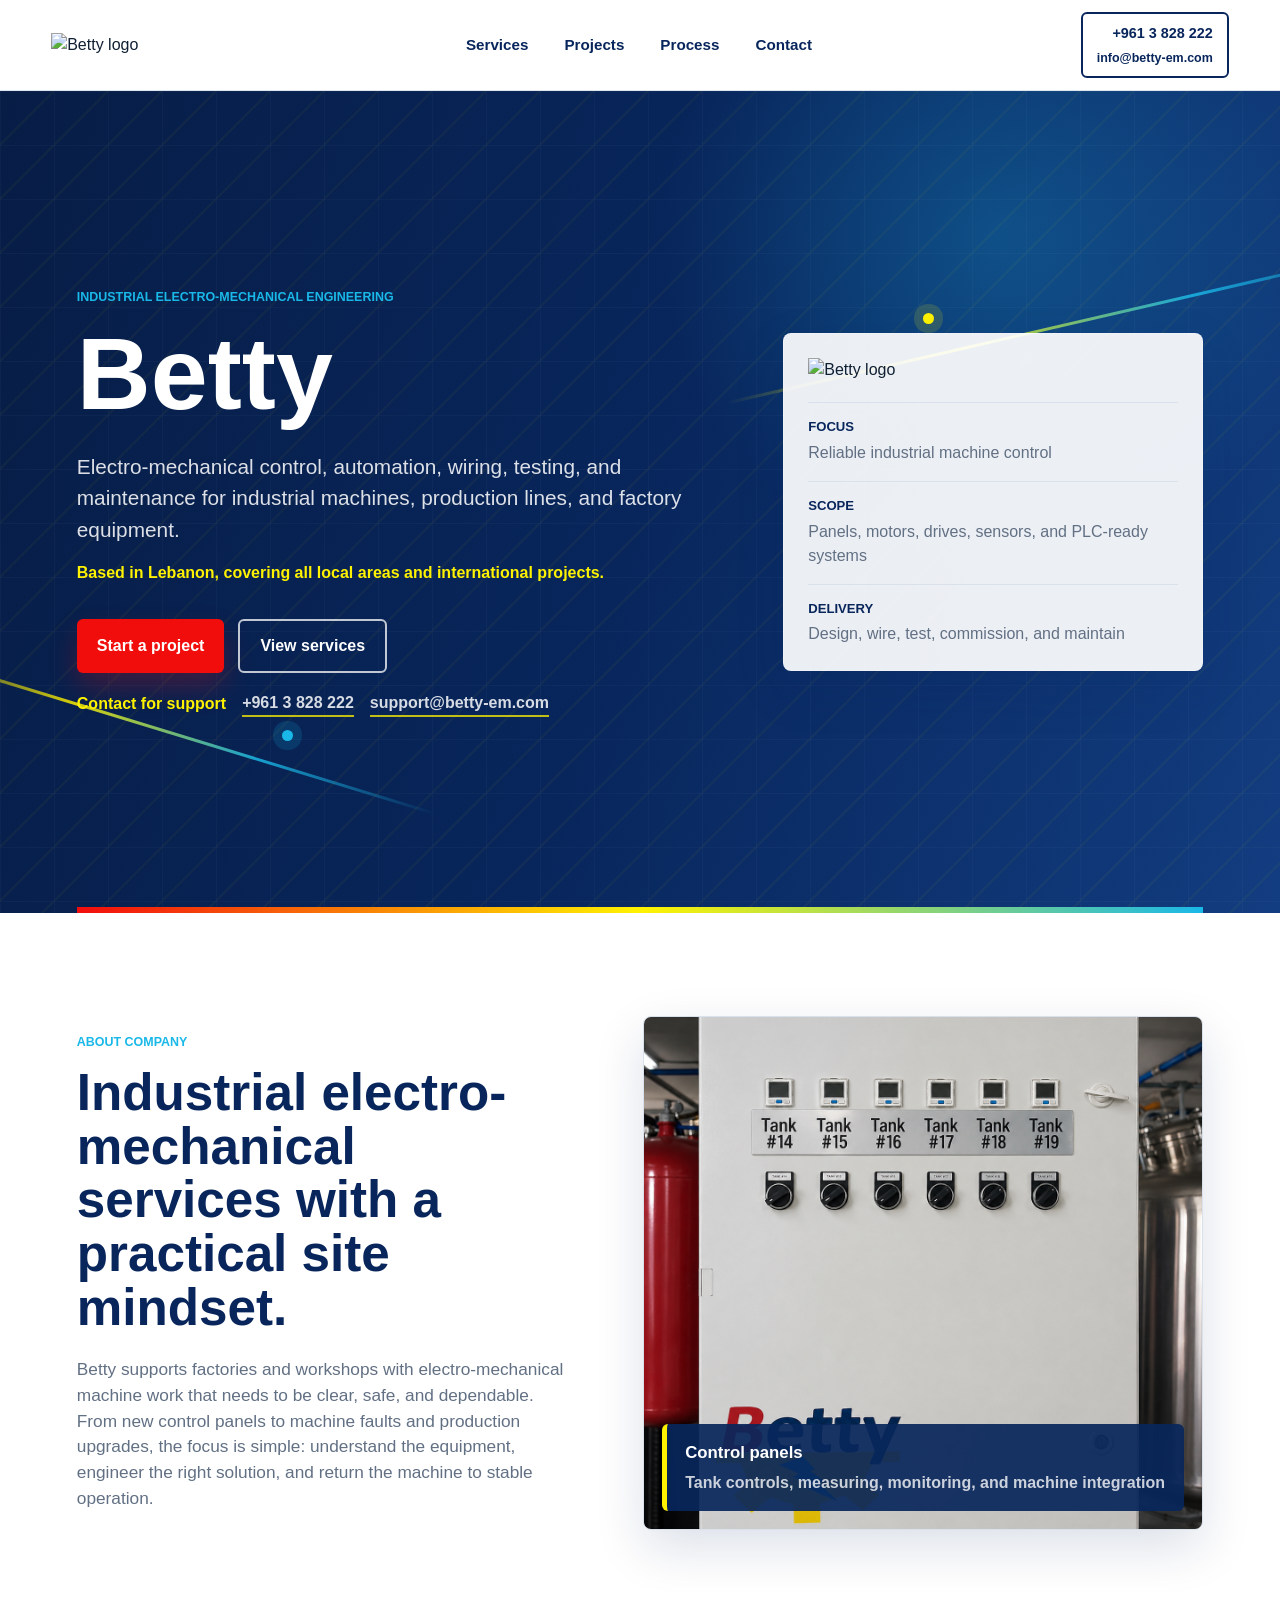
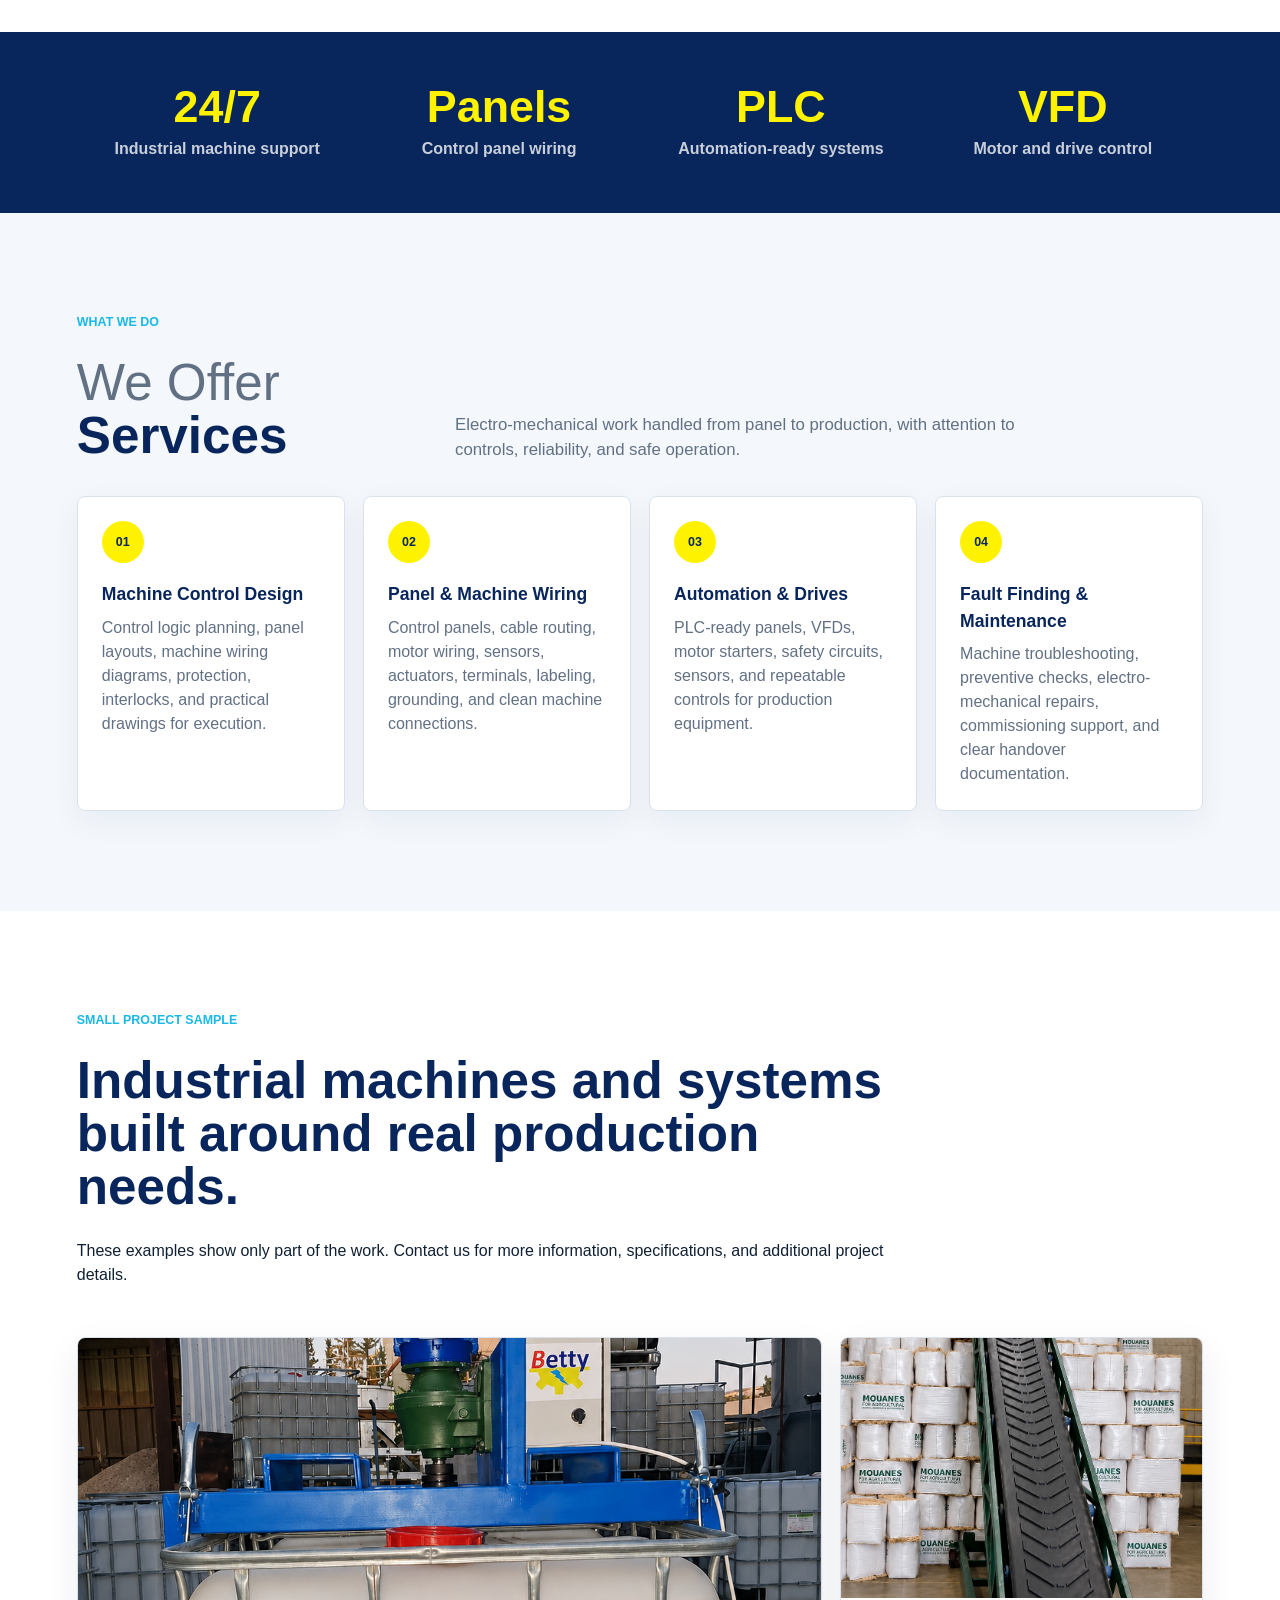
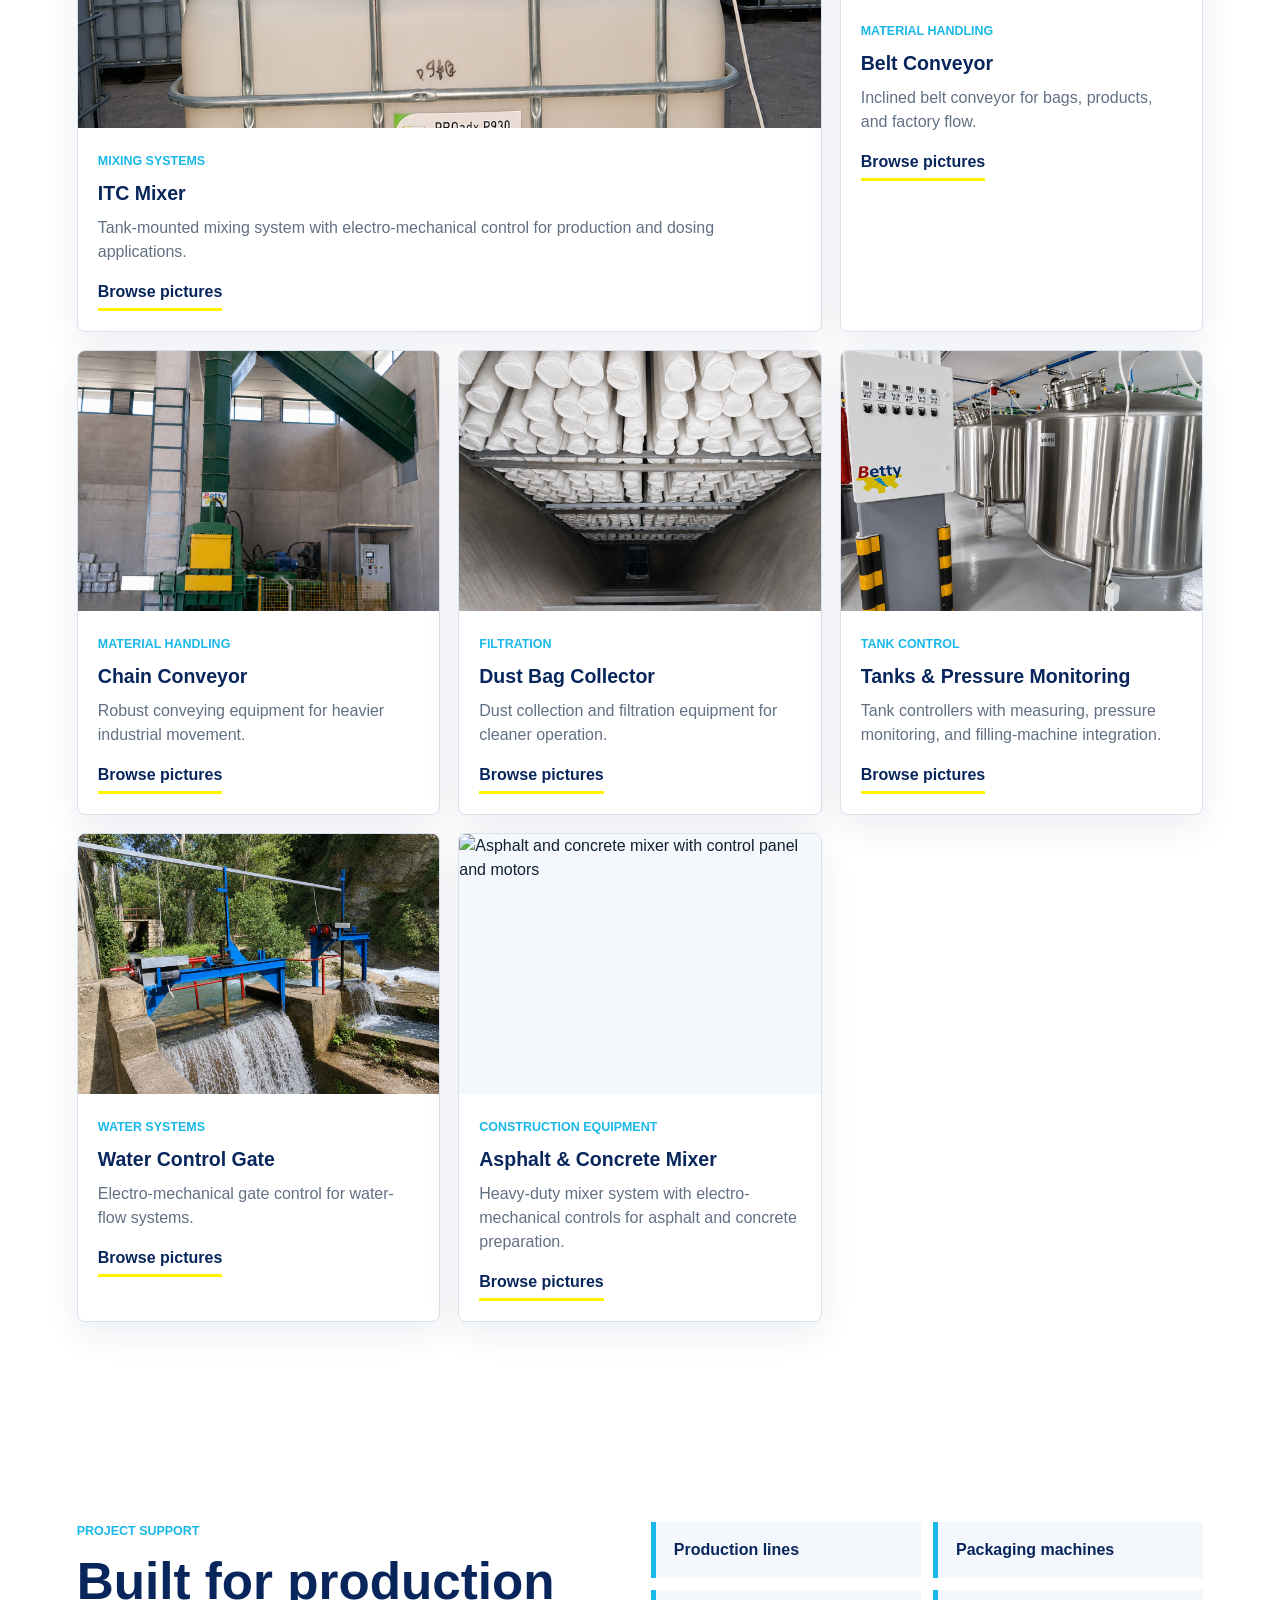
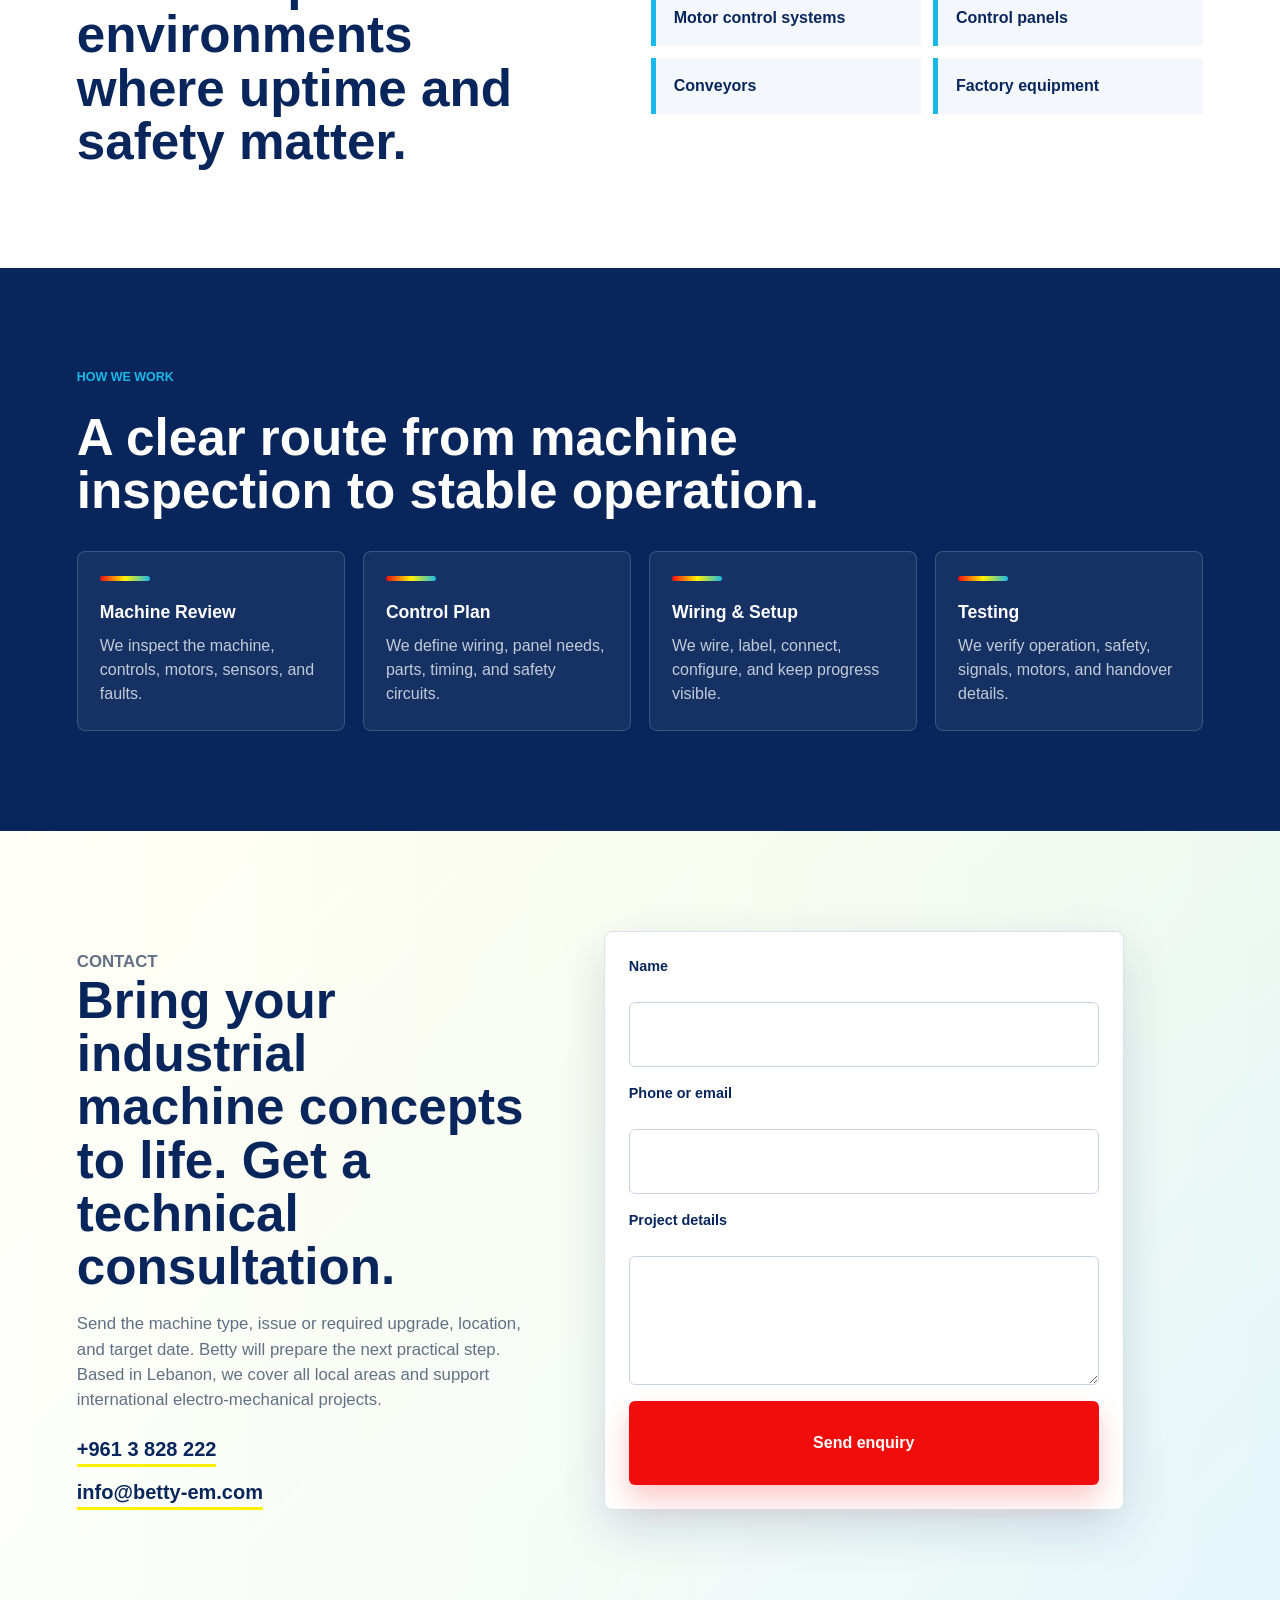
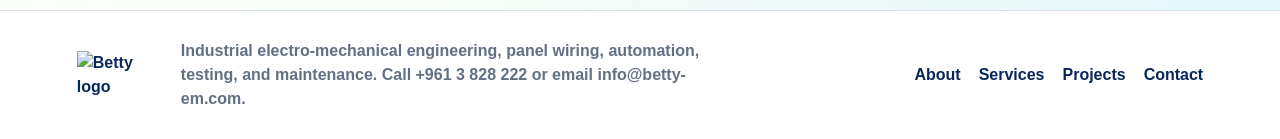
==== index.html @ 01eec105 "Update index.html" ====
<!doctype html>
<html lang="en">
  <head>
    <meta charset="UTF-8" />
    <meta name="viewport" content="width=device-width, initial-scale=1.0" />
    <title>Betty</title>
    <meta
      name="description"
      content="Betty provides electro-mechanical engineering, control panels, automation, wiring, testing, and maintenance for industrial machines."
    />
    <link rel="stylesheet" href="styles.css?v=modal-scale" />
  </head>
  <body>
    <header class="site-header">
      <a class="brand" href="#top" aria-label="Betty home">
        <img src="betty_logo_transparent.png" alt="Betty logo" />
      </a>
      <nav class="nav" aria-label="Primary navigation">
        <a href="#services">Services</a>
        <a href="#projects">Projects</a>
        <a href="#process">Process</a>
        <a href="#contact">Contact</a>
      </nav>
      <div class="header-contact">
        <a href="tel:+9613828222">+961 3 828 222</a>
        <a href="mailto:info@betty-em.com">info@betty-em.com</a>
      </div>
    </header>

    <main id="top">
      <section class="hero">
        <div class="hero-media" aria-hidden="true">
          <div class="grid-overlay"></div>
          <div class="cable cable-one"></div>
          <div class="cable cable-two"></div>
          <div class="pulse pulse-one"></div>
          <div class="pulse pulse-two"></div>
        </div>
        <div class="hero-content">
          <p class="eyebrow">Industrial electro-mechanical engineering</p>
          <h1>Betty</h1>
          <p class="hero-copy">
            Electro-mechanical control, automation, wiring, testing, and maintenance for
            industrial machines, production lines, and factory equipment.
          </p>
          <p class="service-area">
            Based in Lebanon, covering all local areas and international projects.
          </p>
          <div class="hero-actions">
            <a class="button button-primary" href="#contact">Start a project</a>
            <a class="button button-secondary" href="#services">View services</a>
          </div>
          <div class="hero-support" aria-label="Support contact">
            <span>Contact for support</span>
            <a href="tel:+9613828222">+961 3 828 222</a>
            <a href="mailto:support@betty-em.com">support@betty-em.com</a>
          </div>
        </div>
        <div class="hero-panel" aria-label="Company highlights">
          <img src="betty_logo_transparent.png" alt="Betty logo" />
          <dl>
            <div>
              <dt>Focus</dt>
              <dd>Reliable industrial machine control</dd>
            </div>
            <div>
              <dt>Scope</dt>
              <dd>Panels, motors, drives, sensors, and PLC-ready systems</dd>
            </div>
            <div>
              <dt>Delivery</dt>
              <dd>Design, wire, test, commission, and maintain</dd>
            </div>
          </dl>
        </div>
      </section>

      <section class="intro-section" id="about">
        <div class="intro-copy">
          <p class="eyebrow">About company</p>
          <h2>Industrial electro-mechanical services with a practical site mindset.</h2>
          <p>
            Betty supports factories and workshops with
            electro-mechanical machine work that needs to be clear, safe, and dependable.
            From new control panels to machine faults and production upgrades,
            the focus is simple: understand the equipment, engineer the right
            solution, and return the machine to stable operation.
          </p>
        </div>
        <div class="about-showcase" aria-label="Betty tank control project">
          <img
            src="sample of products/tanks/01d6681a-9b33-4f45-a48b-f57b7b93f0a9.png"
            alt="Betty tank control panel with labeled tank controls"
          />
          <div class="showcase-note">
            <strong>Control panels</strong>
            <span>Tank controls, measuring, monitoring, and machine integration</span>
          </div>
        </div>
      </section>

      <section class="stats-section" aria-label="Company capability highlights">
        <div>
          <strong>24/7</strong>
          <span>Industrial machine support</span>
        </div>
        <div>
          <strong>Panels</strong>
          <span>Control panel wiring</span>
        </div>
        <div>
          <strong>PLC</strong>
          <span>Automation-ready systems</span>
        </div>
        <div>
          <strong>VFD</strong>
          <span>Motor and drive control</span>
        </div>
      </section>

      <section class="section service-band" id="services">
        <div class="section-heading split-heading">
          <p class="eyebrow">What we do</p>
          <h2><span>We Offer</span> Services</h2>
          <p>
            Electro-mechanical work handled from panel to production, with
            attention to controls, reliability, and safe operation.
          </p>
        </div>
        <div class="services-grid">
          <article class="service-card">
            <span class="service-icon">01</span>
            <h3>Machine Control Design</h3>
            <p>
              Control logic planning, panel layouts, machine wiring diagrams,
              protection, interlocks, and practical drawings for execution.
            </p>
          </article>
          <article class="service-card">
            <span class="service-icon">02</span>
            <h3>Panel & Machine Wiring</h3>
            <p>
              Control panels, cable routing, motor wiring, sensors, actuators,
              terminals, labeling, grounding, and clean machine connections.
            </p>
          </article>
          <article class="service-card">
            <span class="service-icon">03</span>
            <h3>Automation & Drives</h3>
            <p>
              PLC-ready panels, VFDs, motor starters, safety circuits, sensors,
              and repeatable controls for production equipment.
            </p>
          </article>
          <article class="service-card">
            <span class="service-icon">04</span>
            <h3>Fault Finding & Maintenance</h3>
            <p>
              Machine troubleshooting, preventive checks, electro-mechanical repairs,
              commissioning support, and clear handover documentation.
            </p>
          </article>
        </div>
      </section>

      <section class="section products-section" id="projects">
        <div class="section-heading">
          <p class="eyebrow">Small project sample</p>
          <h2>Industrial machines and systems built around real production needs.</h2>
          <p>
            These examples show only part of the work. Contact us for more
            information, specifications, and additional project details.
          </p>
        </div>
        <div class="products-grid">
          <article class="product-card product-card-large" data-project="itc-mixer" tabindex="0">
            <img
              src="sample of products/ITC Mixer/6ba4d309-cedd-4802-8313-b58b00057329.png"
              alt="Betty ITC mixer mounted on an industrial tank"
            />
            <div>
              <span>Mixing systems</span>
              <h3>ITC Mixer</h3>
              <p>
                Tank-mounted mixing system with electro-mechanical control for
                production and dosing applications.
              </p>
              <button class="project-link" type="button">Browse pictures</button>
            </div>
          </article>
          <article class="product-card" data-project="belt-conveyor" tabindex="0">
            <img
              src="sample of products/Belt Convoyor/2ea0b155-3908-4ad0-a5b0-e48b38e64b82.png"
              alt="Industrial belt conveyor carrying packed material"
            />
            <div>
              <span>Material handling</span>
              <h3>Belt Conveyor</h3>
              <p>Inclined belt conveyor for bags, products, and factory flow.</p>
              <button class="project-link" type="button">Browse pictures</button>
            </div>
          </article>
          <article class="product-card" data-project="chain-conveyor" tabindex="0">
            <img
              src="sample of products/Chain Convoyor/e9f48030-730c-4724-a2d8-ee0367d316c2.png"
              alt="Industrial chain conveyor equipment"
            />
            <div>
              <span>Material handling</span>
              <h3>Chain Conveyor</h3>
              <p>Robust conveying equipment for heavier industrial movement.</p>
              <button class="project-link" type="button">Browse pictures</button>
            </div>
          </article>
          <article class="product-card" data-project="dust-bag-collector" tabindex="0">
            <img
              src="sample of products/dust bag collector/ffc1c26e-dbb4-40c5-98e5-bfd7b4ad288d.png"
              alt="Dust bag collector filter bags inside industrial collector"
            />
            <div>
              <span>Filtration</span>
              <h3>Dust Bag Collector</h3>
              <p>Dust collection and filtration equipment for cleaner operation.</p>
              <button class="project-link" type="button">Browse pictures</button>
            </div>
          </article>
          <article class="product-card" data-project="tanks" tabindex="0">
            <img
              src="sample of products/tanks/387f1846-4e38-491b-8585-3c9fe64cb062.png"
              alt="Tanks with Betty control panel and pressure monitoring"
            />
            <div>
              <span>Tank control</span>
              <h3>Tanks & Pressure Monitoring</h3>
              <p>
                Tank controllers with measuring, pressure monitoring, and
                filling-machine integration.
              </p>
              <button class="project-link" type="button">Browse pictures</button>
            </div>
          </article>
          <article class="product-card" data-project="water-control-gate" tabindex="0">
            <img
              src="sample of products/water control gate/370b9430-be28-44bb-9465-a42d21eccda6.png"
              alt="Water control gate installed over flowing water"
            />
            <div>
              <span>Water systems</span>
              <h3>Water Control Gate</h3>
              <p>Electro-mechanical gate control for water-flow systems.</p>
              <button class="project-link" type="button">Browse pictures</button>
            </div>
          </article>
          <article class="product-card" data-project="asphalt-concrete-mixer" tabindex="0">
            <img
              src="sample of products/Asphalt and Concrete mixer/181fadfc-509d-4592-9fe7-c29b2b3b46ec.png"
              alt="Asphalt and concrete mixer with control panel and motors"
            />
            <div>
              <span>Construction equipment</span>
              <h3>Asphalt & Concrete Mixer</h3>
              <p>
                Heavy-duty mixer system with electro-mechanical controls for
                asphalt and concrete preparation.
              </p>
              <button class="project-link" type="button">Browse pictures</button>
            </div>
          </article>
        </div>
      </section>

      <section class="section split-section" id="applications">
        <div>
          <p class="eyebrow">Project support</p>
          <h2>Built for production environments where uptime and safety matter.</h2>
        </div>
        <div class="industries">
          <span>Production lines</span>
          <span>Packaging machines</span>
          <span>Motor control systems</span>
          <span>Control panels</span>
          <span>Conveyors</span>
          <span>Factory equipment</span>
        </div>
      </section>

      <section class="section process-section" id="process">
        <div class="section-heading">
          <p class="eyebrow">How we work</p>
          <h2>A clear route from machine inspection to stable operation.</h2>
        </div>
        <div class="timeline">
          <article>
            <span></span>
            <h3>Machine Review</h3>
            <p>We inspect the machine, controls, motors, sensors, and faults.</p>
          </article>
          <article>
            <span></span>
            <h3>Control Plan</h3>
            <p>We define wiring, panel needs, parts, timing, and safety circuits.</p>
          </article>
          <article>
            <span></span>
            <h3>Wiring & Setup</h3>
            <p>We wire, label, connect, configure, and keep progress visible.</p>
          </article>
          <article>
            <span></span>
            <h3>Testing</h3>
            <p>We verify operation, safety, signals, motors, and handover details.</p>
          </article>
        </div>
      </section>

      <section class="contact-section" id="contact">
        <div class="contact-copy">
          <p class="eyebrow">Contact</p>
          <h2>Bring your industrial machine concepts to life. Get a technical consultation.</h2>
          <p>
            Send the machine type, issue or required upgrade, location, and
            target date. Betty will prepare the next practical step.
            Based in Lebanon, we cover all local areas and support international
            electro-mechanical projects.
          </p>
          <p class="form-success" id="form-success" hidden>
            Thank you. Your message was sent successfully.
          </p>
          <div class="contact-links">
            <a class="phone-link" href="tel:+9613828222">+961 3 828 222</a>
            <a class="phone-link" href="mailto:info@betty-em.com">
              info@betty-em.com
            </a>
          </div>
        </div>
        <form
          class="contact-form"
          name="contact"
          method="POST"
          action="/index.html?success=true#contact"
          data-netlify="true"
          netlify-honeypot="company"
        >
          <input type="hidden" name="form-name" value="contact" />
          <label class="hidden-field">
            Company
            <input type="text" name="company" />
          </label>
          <label>
            Name
            <input type="text" name="name" autocomplete="name" required />
          </label>
          <label>
            Phone or email
            <input type="text" name="contact" autocomplete="email" required />
          </label>
          <label>
            Project details
            <textarea name="message" rows="4" required></textarea>
          </label>
          <button class="button button-primary" type="submit">Send enquiry</button>
        </form>
      </section>
    </main>

    <footer class="site-footer">
      <div class="footer-about">
        <img src="betty_logo_transparent.png" alt="Betty logo" />
        <p>
          Industrial electro-mechanical engineering, panel wiring, automation,
          testing, and maintenance. Call +961 3 828 222 or email
          info@betty-em.com.
        </p>
      </div>
      <div class="footer-links">
        <a href="#about">About</a>
        <a href="#services">Services</a>
        <a href="#projects">Projects</a>
        <a href="#contact">Contact</a>
      </div>
    </footer>
    <div class="project-modal" id="project-modal" aria-hidden="true">
      <div class="project-modal-backdrop" data-close-modal></div>
      <section
        class="project-dialog"
        role="dialog"
        aria-modal="true"
        aria-labelledby="project-modal-title"
      >
        <button class="modal-close" type="button" aria-label="Close project details">
          Close
        </button>
        <div class="project-gallery">
          <button class="gallery-nav gallery-prev" type="button" aria-label="Previous image">
            Prev
          </button>
          <img id="project-modal-image" src="" alt="" />
          <button class="gallery-nav gallery-next" type="button" aria-label="Next image">
            Next
          </button>
        </div>
        <div class="project-details">
          <p class="eyebrow" id="project-modal-category"></p>
          <h2 id="project-modal-title"></h2>
          <p id="project-modal-description"></p>
          <div class="project-thumbs" aria-label="Project pictures"></div>
          <a class="button button-primary modal-contact-link" href="#contact">
            Contact us for more info
          </a>
        </div>
      </section>
    </div>
    <script src="script.js?v=form-success"></script>
  </body>
</html>
---- styles.css ----
:root {
  --navy: #08265c;
  --navy-2: #123d80;
  --red: #f20d0d;
  --yellow: #fff200;
  --cyan: #1ab8e8;
  --ink: #102033;
  --muted: #627084;
  --line: #d9e2ec;
  --surface: #ffffff;
  --soft: #f4f8fc;
  --shadow: 0 18px 50px rgba(8, 38, 92, 0.14);
}

* {
  box-sizing: border-box;
}

html {
  scroll-behavior: smooth;
}

body {
  margin: 0;
  color: var(--ink);
  background: var(--surface);
  font-family: Inter, Arial, Helvetica, sans-serif;
  line-height: 1.5;
}

a {
  color: inherit;
  text-decoration: none;
}

img {
  display: block;
  max-width: 100%;
}

.site-header {
  position: sticky;
  top: 0;
  z-index: 20;
  display: grid;
  grid-template-columns: auto 1fr auto;
  align-items: center;
  gap: 28px;
  min-height: 78px;
  padding: 12px clamp(18px, 4vw, 64px);
  border-bottom: 1px solid rgba(217, 226, 236, 0.9);
  background: rgba(255, 255, 255, 0.93);
  backdrop-filter: blur(14px);
}

.brand img {
  width: 146px;
}

.nav {
  display: flex;
  justify-content: center;
  gap: clamp(16px, 3vw, 36px);
  color: var(--navy);
  font-size: 0.95rem;
  font-weight: 700;
}

.nav a,
.header-contact a {
  transition: color 160ms ease, transform 160ms ease;
}

.nav a:hover,
.header-contact a:hover {
  color: var(--red);
}

.header-contact {
  display: grid;
  justify-items: end;
  gap: 4px;
  border: 2px solid var(--navy);
  border-radius: 6px;
  padding: 9px 14px;
  color: var(--navy);
  font-size: 0.9rem;
  font-weight: 800;
}

.header-contact a:last-child {
  font-size: 0.78rem;
}

.hero {
  position: relative;
  min-height: calc(100vh - 78px);
  display: grid;
  grid-template-columns: minmax(0, 1fr) minmax(280px, 420px);
  align-items: center;
  gap: clamp(28px, 5vw, 70px);
  overflow: hidden;
  padding: clamp(56px, 8vw, 112px) clamp(18px, 6vw, 82px);
  background:
    radial-gradient(circle at 78% 18%, rgba(26, 184, 232, 0.24), transparent 28%),
    linear-gradient(105deg, #071d46 0%, #08265c 50%, #123d80 100%);
  color: #fff;
}

.hero::after {
  content: "";
  position: absolute;
  left: clamp(18px, 6vw, 82px);
  right: clamp(18px, 6vw, 82px);
  bottom: 0;
  height: 6px;
  background: linear-gradient(90deg, var(--red), var(--yellow), var(--cyan));
}

.hero-media {
  position: absolute;
  inset: 0;
  overflow: hidden;
  pointer-events: none;
}

.grid-overlay {
  position: absolute;
  inset: 0;
  opacity: 0.22;
  background-image:
    linear-gradient(rgba(255, 255, 255, 0.12) 1px, transparent 1px),
    linear-gradient(90deg, rgba(255, 255, 255, 0.12) 1px, transparent 1px),
    linear-gradient(135deg, transparent 48%, rgba(255, 242, 0, 0.17) 49%, rgba(255, 242, 0, 0.17) 51%, transparent 52%);
  background-size: 54px 54px;
}

.cable,
.pulse {
  position: absolute;
  border-radius: 999px;
}

.cable {
  height: 3px;
  background: linear-gradient(90deg, transparent, var(--yellow), var(--cyan), transparent);
  opacity: 0.84;
  transform-origin: center;
}

.cable-one {
  width: 56vw;
  right: -12vw;
  top: 28%;
  transform: rotate(-13deg);
}

.cable-two {
  width: 44vw;
  left: -9vw;
  bottom: 22%;
  transform: rotate(17deg);
}

.pulse {
  width: 11px;
  height: 11px;
  background: var(--yellow);
  box-shadow: 0 0 0 9px rgba(255, 242, 0, 0.14);
}

.pulse-one {
  right: 27%;
  top: 27%;
}

.pulse-two {
  left: 22%;
  bottom: 21%;
  background: var(--cyan);
  box-shadow: 0 0 0 9px rgba(26, 184, 232, 0.15);
}

.hero-content,
.hero-panel {
  position: relative;
  z-index: 1;
}

.eyebrow {
  margin: 0 0 14px;
  color: var(--cyan);
  font-size: 0.78rem;
  font-weight: 800;
  letter-spacing: 0;
  text-transform: uppercase;
}

.hero h1,
.section h2,
.contact-copy h2 {
  margin: 0;
  line-height: 1.04;
  letter-spacing: 0;
}

.hero h1 {
  max-width: 760px;
  font-size: clamp(3rem, 8vw, 6.8rem);
  font-weight: 800;
}

.hero-copy {
  max-width: 650px;
  margin: 24px 0 0;
  color: rgba(255, 255, 255, 0.86);
  font-size: clamp(1.05rem, 2vw, 1.3rem);
}

.service-area {
  max-width: 650px;
  margin: 16px 0 0;
  color: var(--yellow);
  font-weight: 800;
}

.hero-actions {
  display: flex;
  flex-wrap: wrap;
  gap: 14px;
  margin-top: 34px;
}

.hero-support {
  display: flex;
  flex-wrap: wrap;
  align-items: center;
  gap: 10px 16px;
  margin-top: 18px;
  color: rgba(255, 255, 255, 0.84);
  font-weight: 700;
}

.hero-support span {
  color: var(--yellow);
  font-weight: 800;
}

.hero-support a {
  border-bottom: 2px solid rgba(255, 242, 0, 0.75);
}

.hero-support a:hover {
  color: var(--yellow);
}

.button {
  display: inline-flex;
  align-items: center;
  justify-content: center;
  min-height: 48px;
  border: 0;
  border-radius: 6px;
  padding: 13px 20px;
  font: inherit;
  font-weight: 800;
  cursor: pointer;
}

.button-primary {
  background: var(--red);
  color: #fff;
  box-shadow: 0 14px 28px rgba(242, 13, 13, 0.23);
}

.button-secondary {
  border: 2px solid rgba(255, 255, 255, 0.75);
  color: #fff;
}

.hero-panel {
  border: 1px solid rgba(255, 255, 255, 0.2);
  border-radius: 8px;
  padding: 24px;
  background: rgba(255, 255, 255, 0.92);
  color: var(--ink);
  box-shadow: var(--shadow);
}

.hero-panel img {
  width: min(280px, 100%);
  margin-bottom: 20px;
}

.hero-panel dl {
  display: grid;
  gap: 16px;
  margin: 0;
}

.hero-panel div {
  padding-top: 14px;
  border-top: 1px solid var(--line);
}

.hero-panel dt {
  color: var(--navy);
  font-size: 0.82rem;
  font-weight: 800;
  text-transform: uppercase;
}

.hero-panel dd {
  margin: 4px 0 0;
  color: var(--muted);
}

.section {
  padding: clamp(58px, 8vw, 100px) clamp(18px, 6vw, 82px);
}

.intro-section {
  display: grid;
  grid-template-columns: minmax(0, 1fr) minmax(300px, 560px);
  align-items: center;
  gap: clamp(30px, 6vw, 86px);
  padding: clamp(58px, 8vw, 104px) clamp(18px, 6vw, 82px);
  background: #fff;
}

.intro-copy h2 {
  max-width: 760px;
  margin: 0;
  color: var(--navy);
  font-size: clamp(2rem, 4vw, 3.45rem);
  line-height: 1.05;
}

.intro-copy p:not(.eyebrow) {
  max-width: 700px;
  margin: 22px 0 0;
  color: var(--muted);
  font-size: 1.08rem;
}

.about-showcase {
  position: relative;
  overflow: hidden;
  border: 1px solid var(--line);
  border-radius: 8px;
  background: var(--soft);
  box-shadow: var(--shadow);
}

.about-showcase img {
  width: 100%;
  height: clamp(360px, 40vw, 520px);
  object-fit: cover;
}

.showcase-note {
  position: absolute;
  left: 18px;
  right: 18px;
  bottom: 18px;
  display: grid;
  gap: 6px;
  border-left: 5px solid var(--yellow);
  border-radius: 6px;
  padding: 16px 18px;
  background: rgba(8, 38, 92, 0.92);
  color: #fff;
}

.showcase-note strong {
  font-size: 1.05rem;
}

.showcase-note span {
  color: rgba(255, 255, 255, 0.78);
  font-weight: 600;
}

.stats-section {
  display: grid;
  grid-template-columns: repeat(4, minmax(0, 1fr));
  gap: 1px;
  background: rgba(255, 255, 255, 0.16);
  padding: 0 clamp(18px, 6vw, 82px);
  background-color: var(--navy);
}

.stats-section div {
  display: grid;
  justify-items: center;
  gap: 8px;
  padding: clamp(28px, 5vw, 52px) 16px;
  color: #fff;
  text-align: center;
}

.stats-section strong {
  color: var(--yellow);
  font-size: clamp(1.8rem, 3.5vw, 3.2rem);
  line-height: 1;
}

.stats-section span {
  color: rgba(255, 255, 255, 0.78);
  font-weight: 800;
}

.service-band {
  background: var(--soft);
}

.section-heading {
  display: grid;
  gap: 10px;
  max-width: 820px;
  margin-bottom: 34px;
}

.split-heading {
  grid-template-columns: minmax(190px, 0.42fr) minmax(0, 1fr);
  align-items: end;
  max-width: none;
  column-gap: clamp(24px, 5vw, 72px);
}

.split-heading .eyebrow {
  grid-column: 1;
  align-self: start;
}

.split-heading h2 {
  grid-column: 1;
}

.split-heading h2 span {
  display: block;
  color: var(--muted);
  font-weight: 500;
}

.split-heading p:not(.eyebrow) {
  grid-column: 2;
  grid-row: 1 / span 2;
  max-width: 620px;
  margin: 0;
  color: var(--muted);
  font-size: 1.05rem;
}

.section h2,
.contact-copy h2 {
  color: var(--navy);
  font-size: clamp(2rem, 4vw, 3.4rem);
}

.services-grid {
  display: grid;
  grid-template-columns: repeat(4, minmax(0, 1fr));
  gap: 18px;
}

.service-card {
  border: 1px solid var(--line);
  border-radius: 8px;
  padding: 24px;
  background: #fff;
  box-shadow: 0 10px 30px rgba(8, 38, 92, 0.06);
}

.service-icon {
  display: inline-flex;
  align-items: center;
  justify-content: center;
  width: 42px;
  height: 42px;
  border-radius: 50%;
  background: var(--yellow);
  color: var(--navy);
  font-size: 0.78rem;
  font-weight: 800;
}

.service-card h3,
.timeline h3 {
  margin: 18px 0 8px;
  color: var(--navy);
  font-size: 1.1rem;
}

.service-card p,
.timeline p,
.contact-copy p {
  margin: 0;
  color: var(--muted);
}

.split-section {
  display: grid;
  grid-template-columns: minmax(0, 0.9fr) minmax(280px, 1fr);
  align-items: start;
  gap: clamp(28px, 6vw, 80px);
}

.industries {
  display: grid;
  grid-template-columns: repeat(2, minmax(0, 1fr));
  gap: 12px;
}

.industries span {
  border-left: 5px solid var(--cyan);
  padding: 16px 18px;
  background: var(--soft);
  color: var(--navy);
  font-weight: 800;
}

.products-section {
  background: #fff;
}

.products-grid {
  display: grid;
  grid-template-columns: repeat(3, minmax(0, 1fr));
  gap: 18px;
}

.product-card {
  overflow: hidden;
  border: 1px solid var(--line);
  border-radius: 8px;
  background: #fff;
  box-shadow: 0 12px 34px rgba(8, 38, 92, 0.08);
  cursor: pointer;
  transition: transform 160ms ease, box-shadow 160ms ease, border-color 160ms ease;
}

.product-card:hover,
.product-card:focus {
  border-color: rgba(26, 184, 232, 0.7);
  box-shadow: 0 18px 42px rgba(8, 38, 92, 0.14);
  outline: none;
  transform: translateY(-3px);
}

.product-card-large {
  grid-column: span 2;
}

.product-card img {
  width: 100%;
  height: 260px;
  object-fit: cover;
  background: var(--soft);
}

.product-card-large img {
  height: 390px;
}

.product-card div {
  padding: 20px;
}

.product-card span {
  display: inline-flex;
  margin-bottom: 8px;
  color: var(--cyan);
  font-size: 0.78rem;
  font-weight: 800;
  text-transform: uppercase;
}

.product-card h3 {
  margin: 0 0 8px;
  color: var(--navy);
  font-size: 1.22rem;
}

.product-card p {
  margin: 0;
  color: var(--muted);
}

.project-link {
  margin-top: 16px;
  border: 0;
  border-bottom: 3px solid var(--yellow);
  padding: 0 0 4px;
  background: transparent;
  color: var(--navy);
  font: inherit;
  font-weight: 800;
  cursor: pointer;
}

.project-link:hover {
  color: var(--red);
}

.project-modal {
  position: fixed;
  inset: 0;
  z-index: 100;
  display: none;
  align-items: center;
  justify-content: center;
  padding: clamp(8px, 2vw, 24px);
  overflow: hidden;
}

.project-modal.is-open {
  display: flex;
}

.project-modal-backdrop {
  position: absolute;
  inset: 0;
  background: rgba(5, 18, 43, 0.72);
}

.project-dialog {
  position: relative;
  z-index: 1;
  display: grid;
  grid-template-columns: minmax(0, 1.35fr) minmax(280px, 0.65fr);
  width: min(1180px, calc(100vw - clamp(16px, 4vw, 48px)));
  height: min(760px, calc(100dvh - clamp(16px, 4vw, 48px)));
  max-height: calc(100dvh - clamp(16px, 4vw, 48px));
  overflow: hidden;
  border-radius: 8px;
  background: #fff;
  box-shadow: 0 28px 90px rgba(0, 0, 0, 0.28);
}

.modal-close {
  position: absolute;
  top: 14px;
  right: 14px;
  z-index: 4;
  border: 0;
  border-radius: 6px;
  padding: 10px 13px;
  background: var(--navy);
  color: #fff;
  font: inherit;
  font-weight: 800;
  cursor: pointer;
}

.project-gallery {
  position: relative;
  min-width: 0;
  min-height: 0;
  background: var(--navy);
}

.project-gallery img {
  width: 100%;
  height: 100%;
  object-fit: contain;
}

.gallery-nav {
  position: absolute;
  top: 50%;
  z-index: 3;
  transform: translateY(-50%);
  border: 0;
  border-radius: 6px;
  padding: 11px 13px;
  background: rgba(255, 255, 255, 0.9);
  color: var(--navy);
  font: inherit;
  font-weight: 800;
  cursor: pointer;
}

.gallery-prev {
  left: 14px;
}

.gallery-next {
  right: 14px;
}

.project-details {
  display: grid;
  align-content: start;
  gap: clamp(10px, 1.5dvh, 16px);
  min-width: 0;
  min-height: 0;
  overflow-y: auto;
  padding: clamp(20px, 3vw, 34px);
}

.project-details h2 {
  margin: 0;
  color: var(--navy);
  font-size: clamp(1.8rem, 3vw, 2.6rem);
  line-height: 1.05;
}

.project-details p:not(.eyebrow) {
  margin: 0;
  color: var(--muted);
}

.project-thumbs {
  display: grid;
  grid-template-columns: repeat(3, minmax(0, 1fr));
  gap: clamp(8px, 1vw, 10px);
  margin: 8px 0;
}

.project-thumb {
  overflow: hidden;
  border: 3px solid transparent;
  border-radius: 6px;
  padding: 0;
  background: var(--soft);
  cursor: pointer;
}

.project-thumb.is-active {
  border-color: var(--cyan);
}

.project-thumb img {
  width: 100%;
  height: clamp(54px, 9dvh, 74px);
  object-fit: cover;
}

body.modal-open {
  overflow: hidden;
  width: 100%;
}

.process-section {
  background: var(--navy);
  color: #fff;
}

.process-section h2 {
  color: #fff;
}

.timeline {
  display: grid;
  grid-template-columns: repeat(4, minmax(0, 1fr));
  gap: 18px;
}

.timeline article {
  position: relative;
  padding: 24px 22px;
  border: 1px solid rgba(255, 255, 255, 0.16);
  border-radius: 8px;
  background: rgba(255, 255, 255, 0.06);
}

.timeline span {
  display: block;
  width: 50px;
  height: 5px;
  border-radius: 999px;
  background: linear-gradient(90deg, var(--red), var(--yellow), var(--cyan));
}

.timeline h3 {
  color: #fff;
}

.timeline p {
  color: rgba(255, 255, 255, 0.74);
}

.contact-section {
  display: grid;
  grid-template-columns: minmax(0, 0.85fr) minmax(290px, 520px);
  gap: clamp(28px, 6vw, 80px);
  padding: clamp(58px, 8vw, 100px) clamp(18px, 6vw, 82px);
  background:
    linear-gradient(90deg, rgba(255, 255, 255, 0.97), rgba(255, 255, 255, 0.88)),
    linear-gradient(135deg, var(--yellow), var(--cyan));
}

.contact-copy p {
  max-width: 620px;
  margin-top: 18px;
  font-size: 1.05rem;
}

.contact-links {
  display: grid;
  justify-items: start;
  gap: 10px;
  margin-top: 22px;
}

.form-success {
  border-left: 5px solid var(--cyan);
  border-radius: 6px;
  padding: 14px 16px;
  background: rgba(26, 184, 232, 0.12);
  color: var(--navy) !important;
  font-weight: 800;
}

.phone-link {
  display: inline-flex;
  border-bottom: 3px solid var(--yellow);
  color: var(--navy);
  font-size: 1.25rem;
  font-weight: 800;
}

.phone-link:hover {
  color: var(--red);
}

.contact-form {
  display: grid;
  gap: 16px;
  border: 1px solid var(--line);
  border-radius: 8px;
  padding: 24px;
  background: #fff;
  box-shadow: var(--shadow);
}

.contact-form label {
  display: grid;
  gap: 8px;
  color: var(--navy);
  font-size: 0.9rem;
  font-weight: 800;
}

.hidden-field {
  display: none !important;
}

.contact-form input,
.contact-form textarea {
  width: 100%;
  border: 1px solid #c6d3e1;
  border-radius: 6px;
  padding: 12px;
  color: var(--ink);
  font: inherit;
}

.contact-form textarea {
  resize: vertical;
}

.site-footer {
  display: grid;
  grid-template-columns: minmax(0, 1fr) auto;
  align-items: center;
  gap: 24px;
  padding: 28px clamp(18px, 6vw, 82px);
  border-top: 1px solid var(--line);
  color: var(--navy);
  font-weight: 800;
}

.footer-about {
  display: flex;
  align-items: center;
  gap: 18px;
}

.footer-about img {
  width: 86px;
}

.footer-about p {
  max-width: 520px;
  margin: 0;
  color: var(--muted);
  font-weight: 600;
}

.footer-links {
  display: flex;
  flex-wrap: wrap;
  gap: 18px;
  justify-content: flex-end;
}

.footer-links a:hover {
  color: var(--red);
}

.thank-you-page {
  display: grid;
  align-content: center;
  justify-items: start;
  overflow-x: hidden;
  min-height: 100vh;
  padding: clamp(32px, 8vw, 90px);
  background:
    radial-gradient(circle at 82% 18%, rgba(26, 184, 232, 0.2), transparent 30%),
    linear-gradient(105deg, #071d46 0%, #08265c 58%, #123d80 100%);
  color: #fff;
}

.thank-you-page img {
  width: min(220px, 70vw);
  margin-bottom: 28px;
  border-radius: 8px;
  background: rgba(255, 255, 255, 0.92);
}

.thank-you-page h1 {
  max-width: 760px;
  margin: 0;
  font-size: clamp(2.4rem, 7vw, 5rem);
  line-height: 1.04;
}

.thank-you-page p:not(.eyebrow) {
  max-width: 620px;
  margin: 20px 0 28px;
  color: rgba(255, 255, 255, 0.8);
  font-size: 1.1rem;
}

.thank-you-page a:not(.button) {
  color: var(--yellow);
  font-weight: 800;
}

@media (max-width: 960px) {
  .site-header {
    grid-template-columns: 1fr auto;
  }

  .nav {
    grid-column: 1 / -1;
    grid-row: 2;
    justify-content: flex-start;
    overflow-x: auto;
    padding-bottom: 4px;
  }

  .hero,
  .intro-section,
  .split-section,
  .contact-section {
    grid-template-columns: 1fr;
  }

  .hero {
    min-height: auto;
  }

  .hero-panel {
    max-width: 480px;
  }

  .services-grid,
  .stats-section,
  .products-grid,
  .timeline {
    grid-template-columns: repeat(2, minmax(0, 1fr));
  }

  .product-card-large {
    grid-column: span 2;
  }

  .split-heading {
    grid-template-columns: 1fr;
  }

  .split-heading .eyebrow,
  .split-heading h2,
  .split-heading p:not(.eyebrow) {
    grid-column: auto;
    grid-row: auto;
  }

  .site-footer {
    grid-template-columns: 1fr;
  }

  .footer-links {
    justify-content: flex-start;
  }

  .project-dialog {
    grid-template-columns: 1fr;
    grid-template-rows: minmax(220px, 44dvh) minmax(0, 1fr);
    width: min(720px, calc(100vw - 20px));
    height: calc(100dvh - 20px);
    overflow-y: auto;
  }

  .project-gallery {
    min-height: 0;
  }
}

@media (max-height: 720px) and (min-width: 961px) {
  .project-dialog {
    grid-template-columns: minmax(0, 1fr) minmax(260px, 0.72fr);
    height: calc(100dvh - 16px);
    width: calc(100vw - 16px);
  }

  .project-details {
    padding: 20px;
  }

  .project-details h2 {
    font-size: clamp(1.6rem, 2.5vw, 2.2rem);
  }

  .project-thumb img {
    height: 54px;
  }
}

@media (max-width: 620px) {
  .site-header {
    gap: 12px;
    min-height: 70px;
  }

  .brand img {
    width: 112px;
  }

  .header-contact {
    padding: 9px 11px;
    font-size: 0.78rem;
  }

  .header-contact a:last-child {
    font-size: 0.68rem;
  }

  .nav {
    gap: 18px;
    font-size: 0.88rem;
  }

  .hero {
    padding-top: 46px;
  }

  .hero h1 {
    font-size: clamp(2.55rem, 13vw, 4rem);
  }

  .hero-actions,
  .site-footer {
    align-items: stretch;
  }

  .button {
    width: 100%;
  }

  .about-showcase img {
    height: 300px;
  }

  .services-grid,
  .stats-section,
  .products-grid,
  .timeline,
  .industries {
    grid-template-columns: 1fr;
  }

  .product-card-large {
    grid-column: span 1;
  }

  .product-card img,
  .product-card-large img {
    height: 240px;
  }

  .project-modal {
    padding: 8px;
  }

  .project-dialog {
    grid-template-rows: minmax(200px, 38dvh) minmax(0, 1fr);
    width: calc(100vw - 16px);
    height: calc(100dvh - 16px);
    max-height: calc(100dvh - 16px);
  }

  .modal-close {
    top: 10px;
    right: 10px;
    padding: 8px 10px;
    font-size: 0.9rem;
  }

  .project-details {
    padding: 18px;
  }

  .project-thumbs {
    grid-template-columns: repeat(2, minmax(0, 1fr));
  }

  .footer-about {
    align-items: flex-start;
    flex-direction: column;
  }

  .contact-form {
    padding: 18px;
  }
}
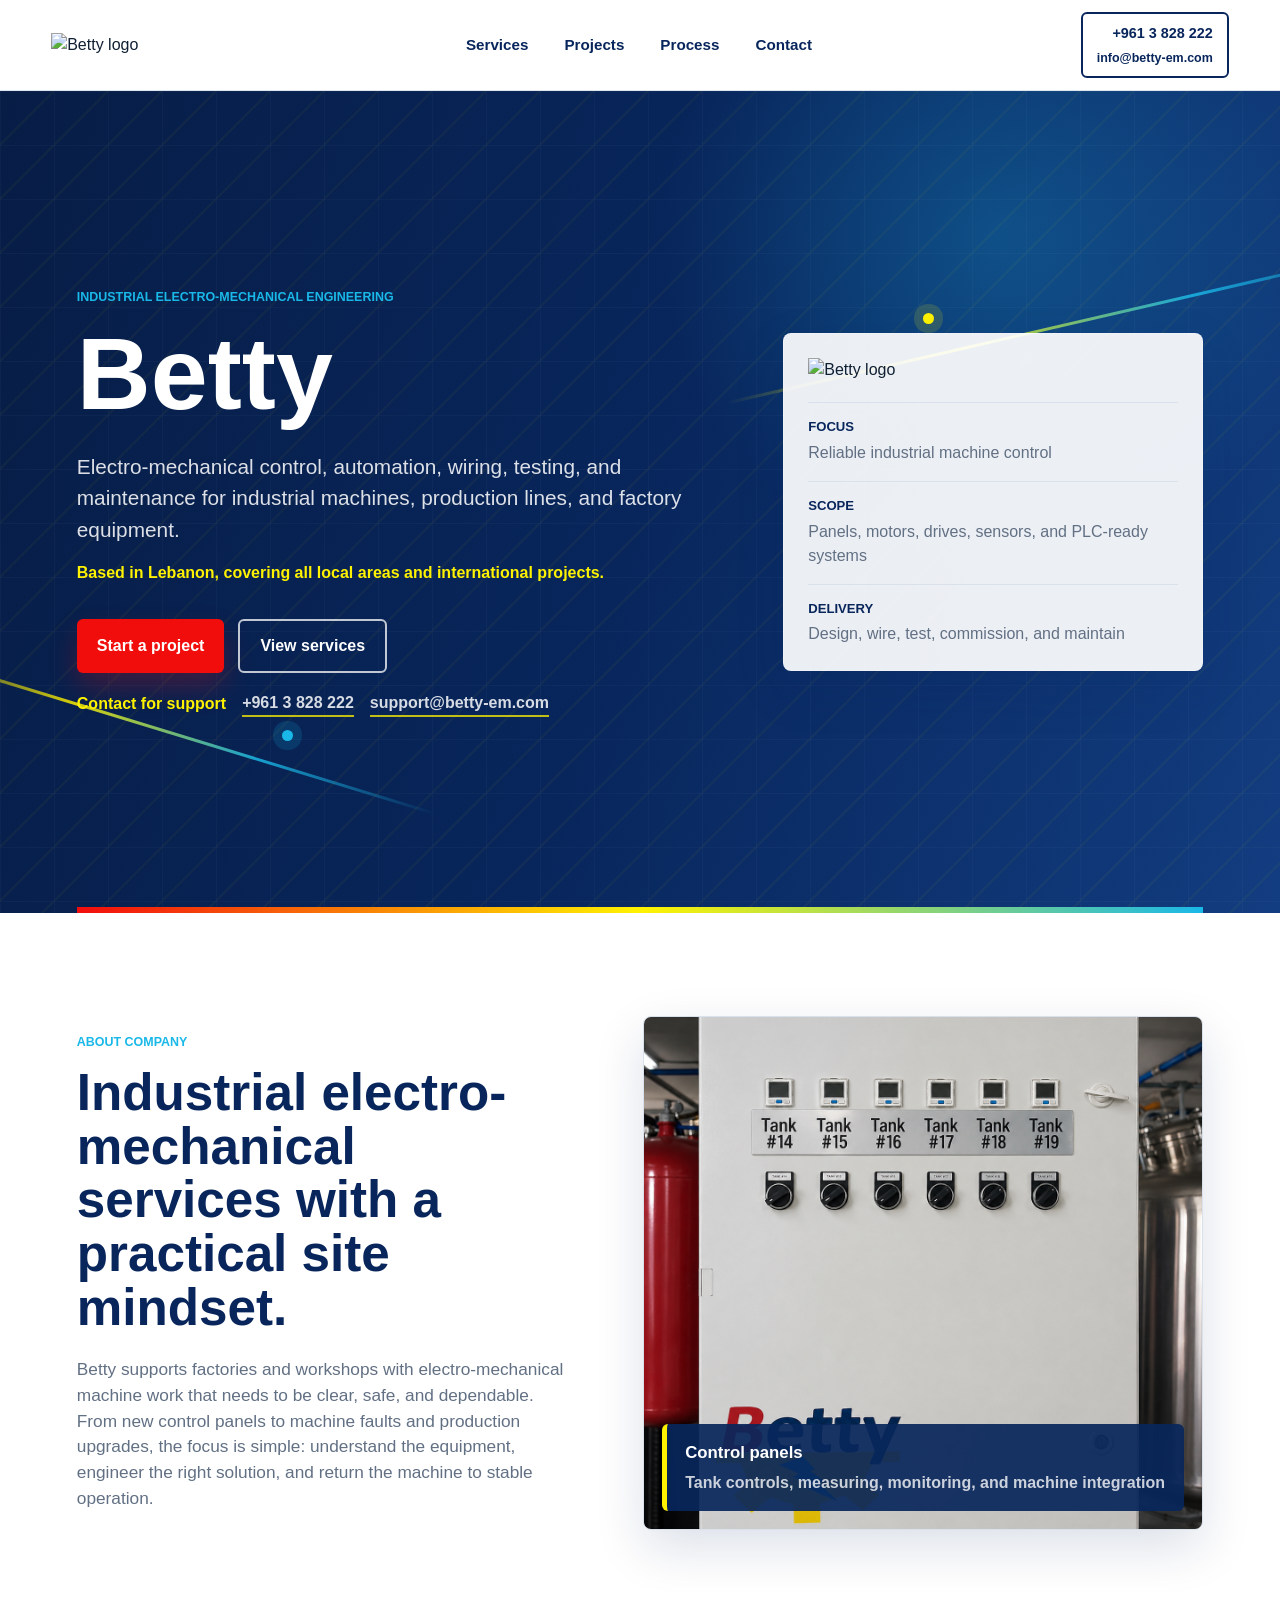
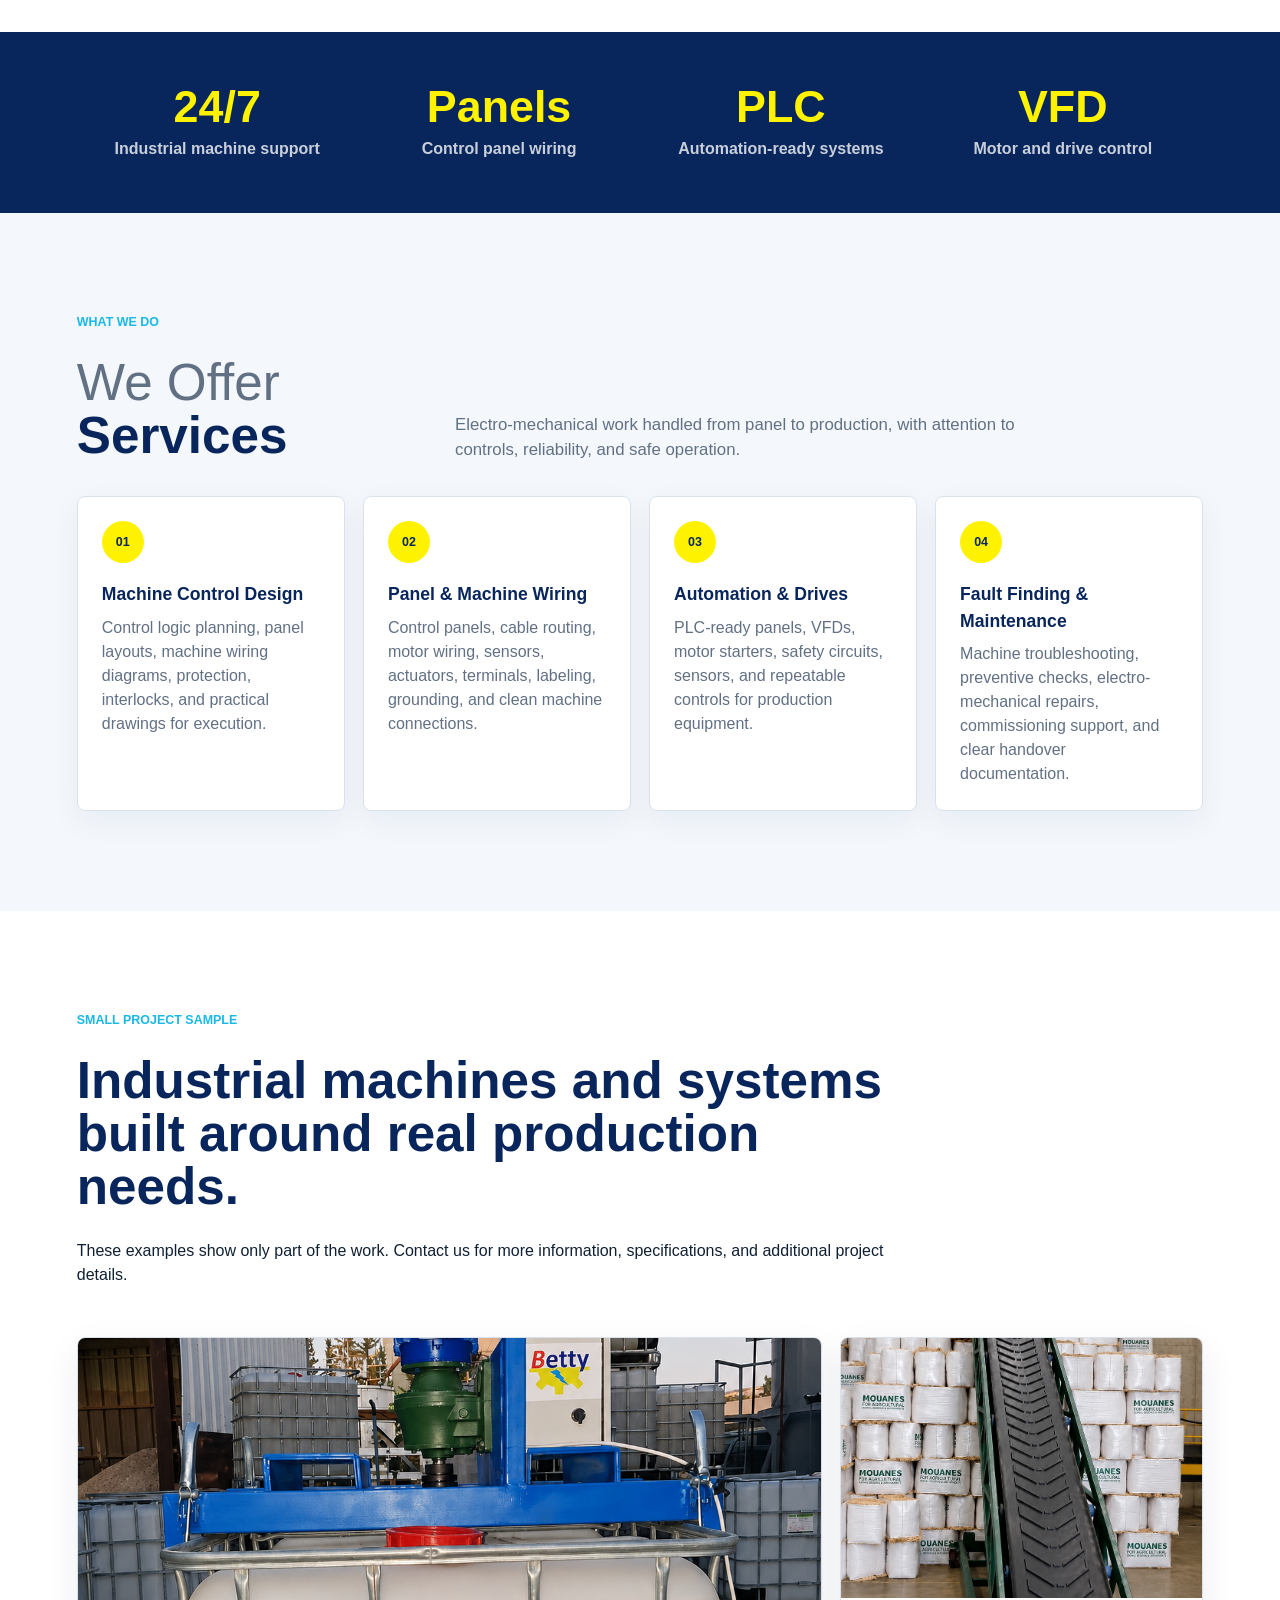
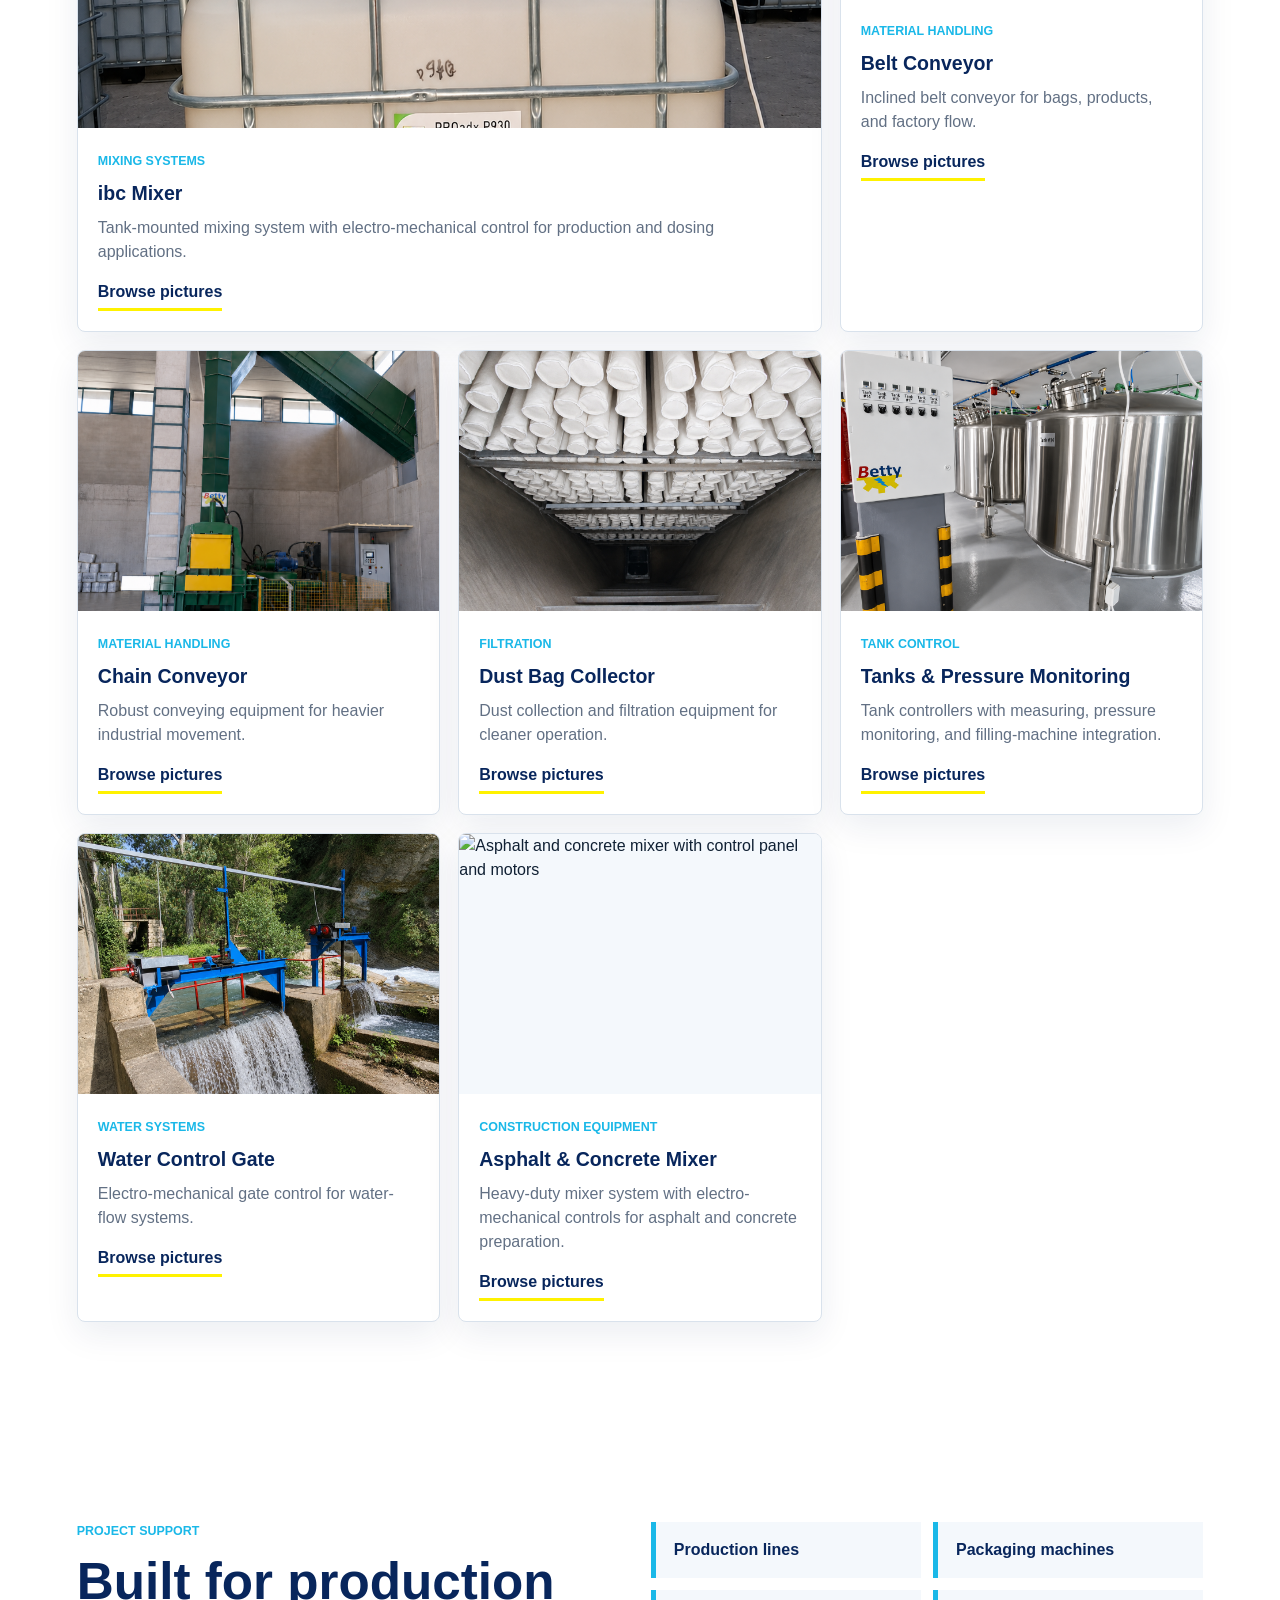
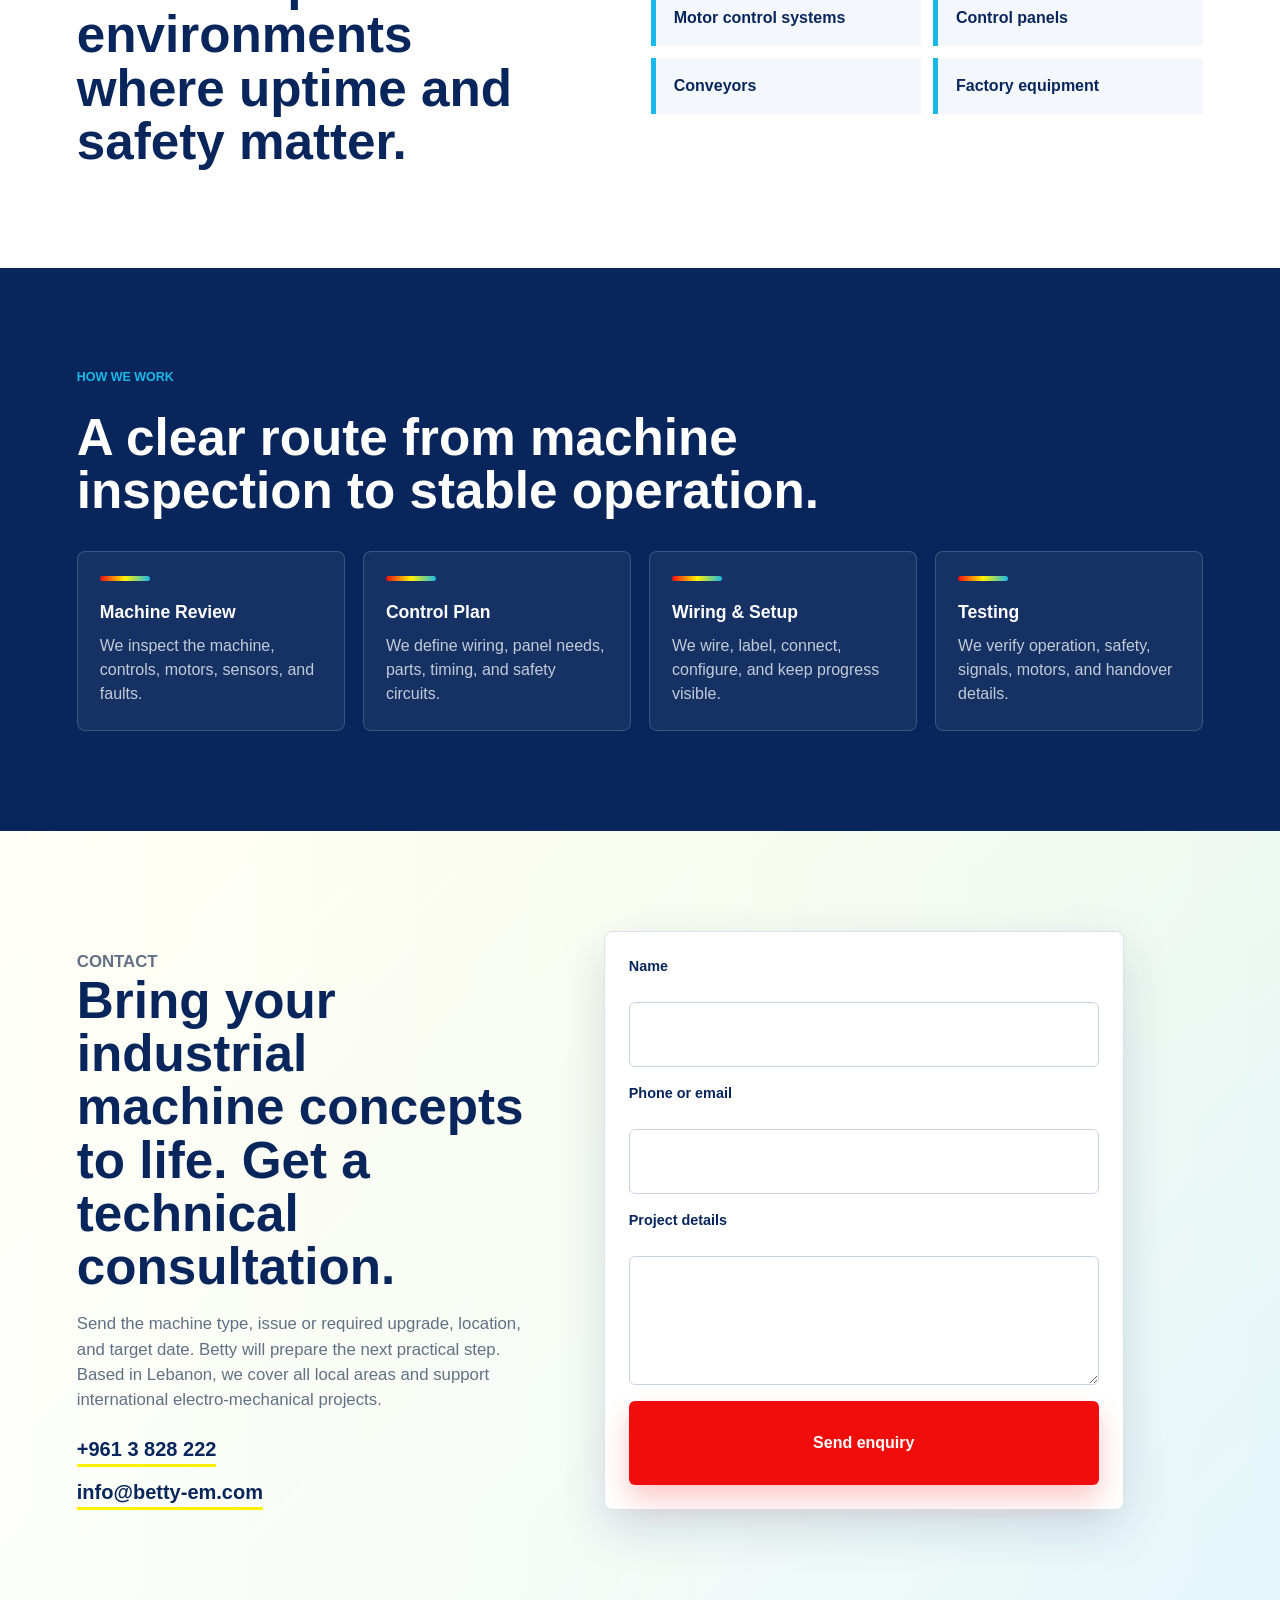
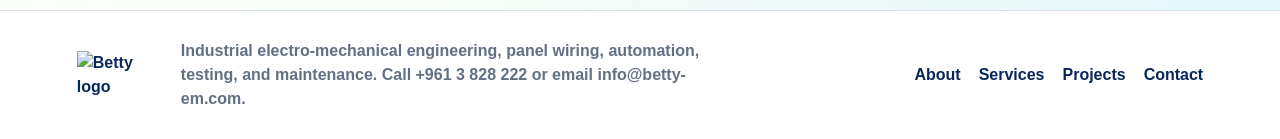
==== commit 9ba2059b: "Update index.html" ====
--- a/index.html
+++ b/index.html
@@ -173,14 +173,14 @@
           </p>
         </div>
         <div class="products-grid">
-          <article class="product-card product-card-large" data-project="itc-mixer" tabindex="0">
+          <article class="product-card product-card-large" data-project="ibc-mixer" tabindex="0">
             <img
               src="sample of products/ITC Mixer/6ba4d309-cedd-4802-8313-b58b00057329.png"
-              alt="Betty ITC mixer mounted on an industrial tank"
+              alt="Betty IBC mixer mounted on an industrial tank"
             />
             <div>
               <span>Mixing systems</span>
-              <h3>ITC Mixer</h3>
+              <h3>ibc Mixer</h3>
               <p>
                 Tank-mounted mixing system with electro-mechanical control for
                 production and dosing applications.
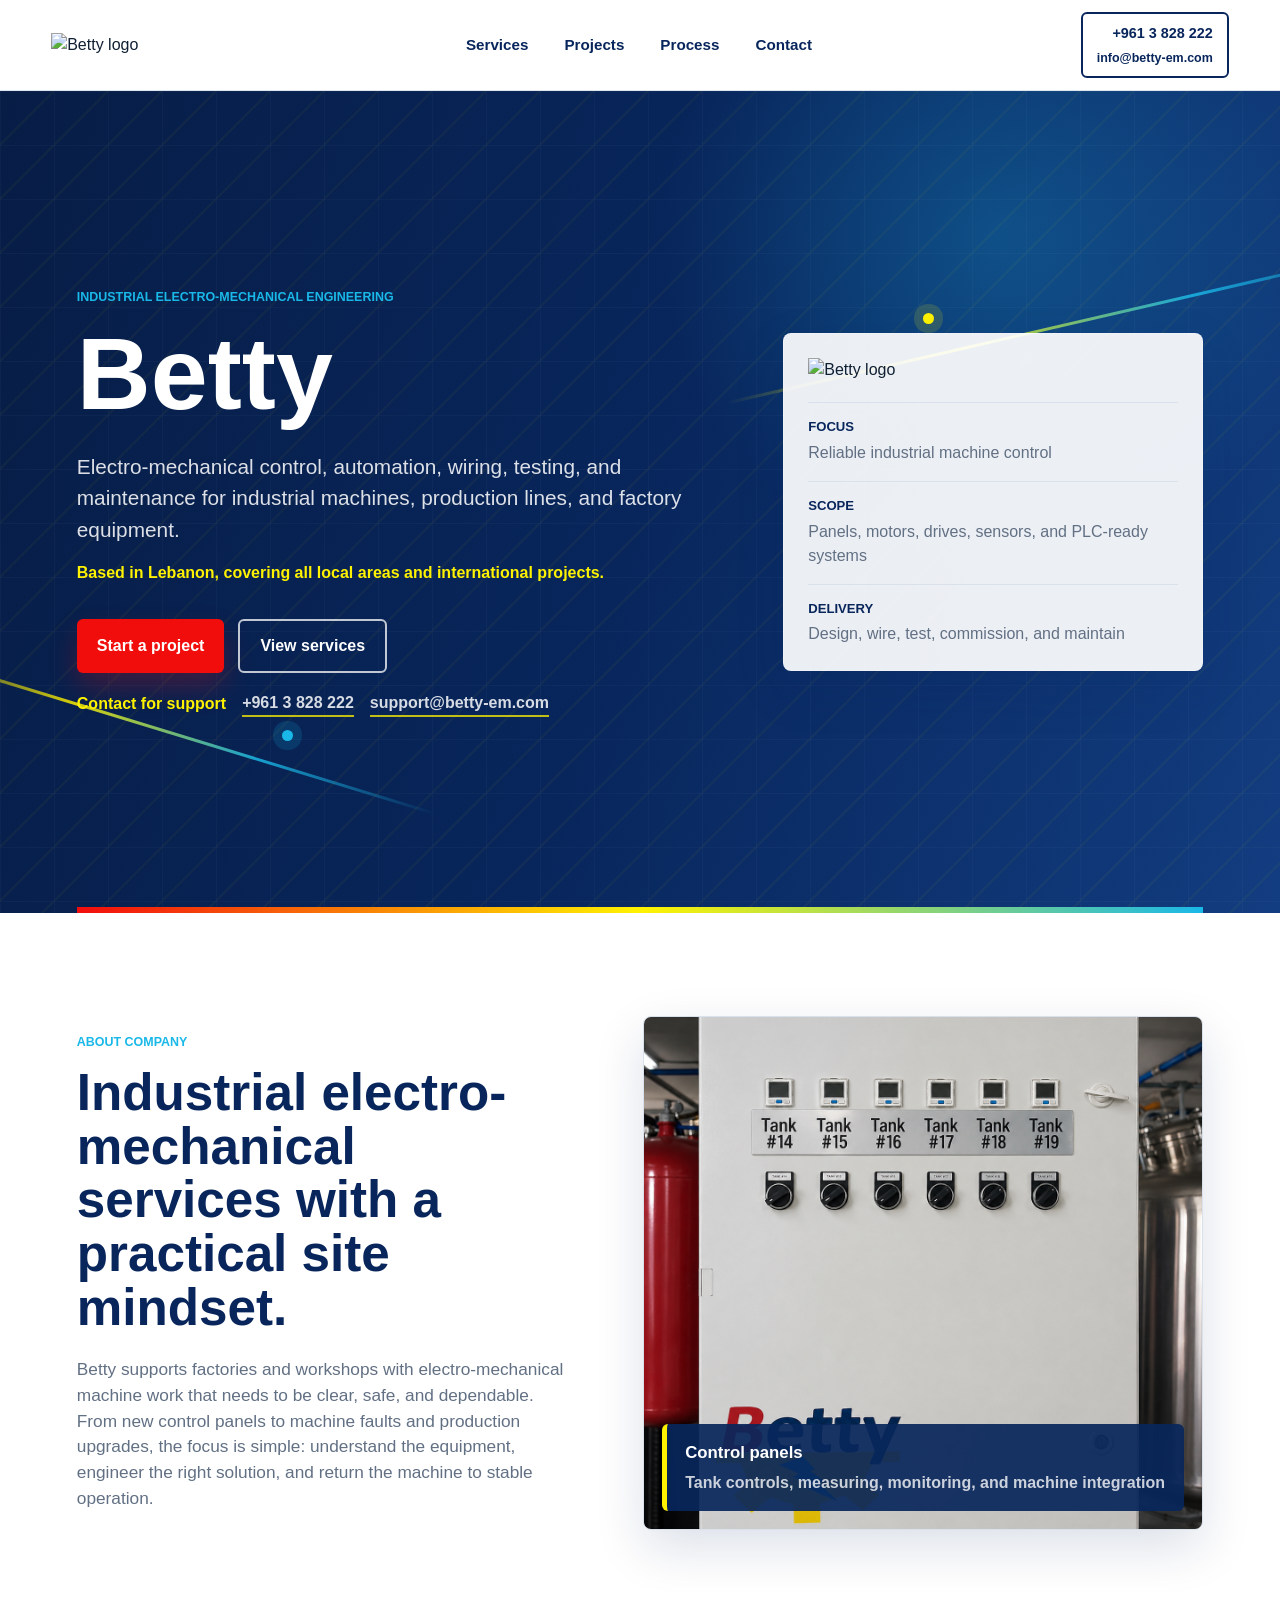
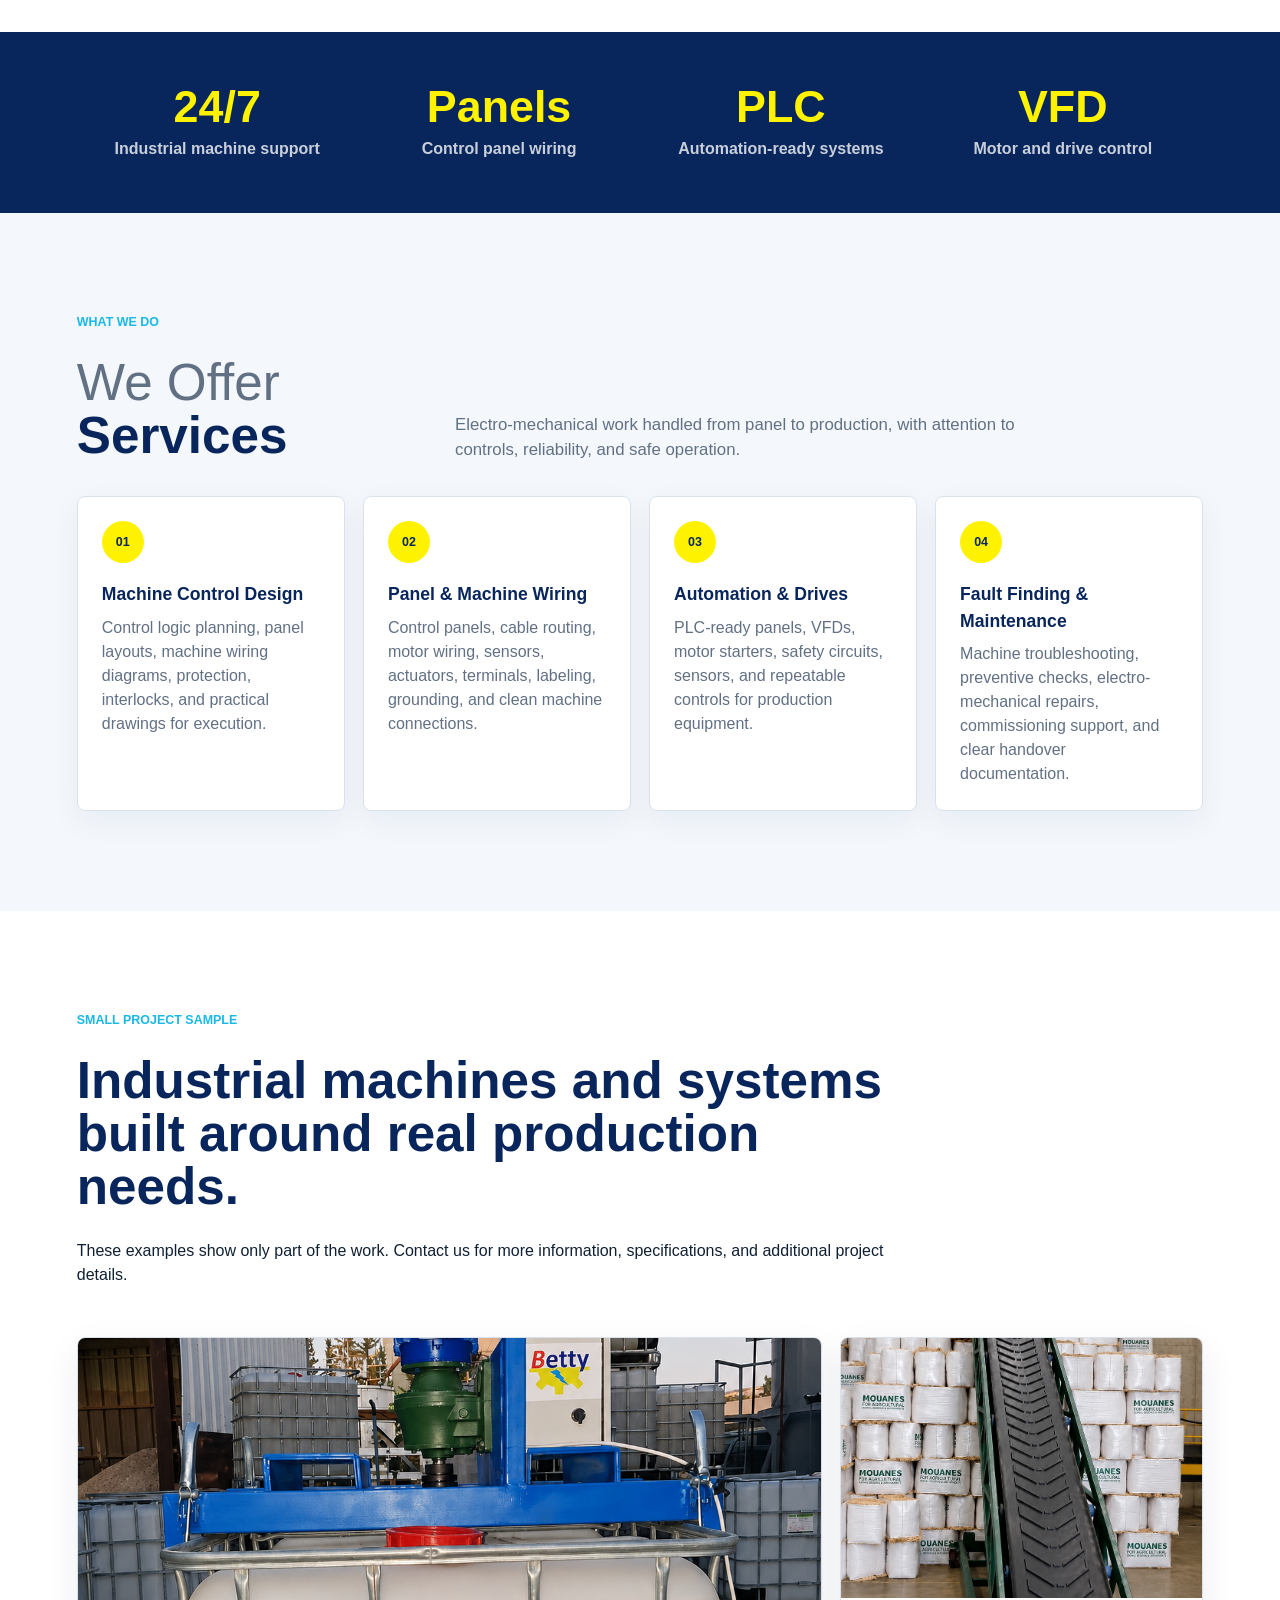
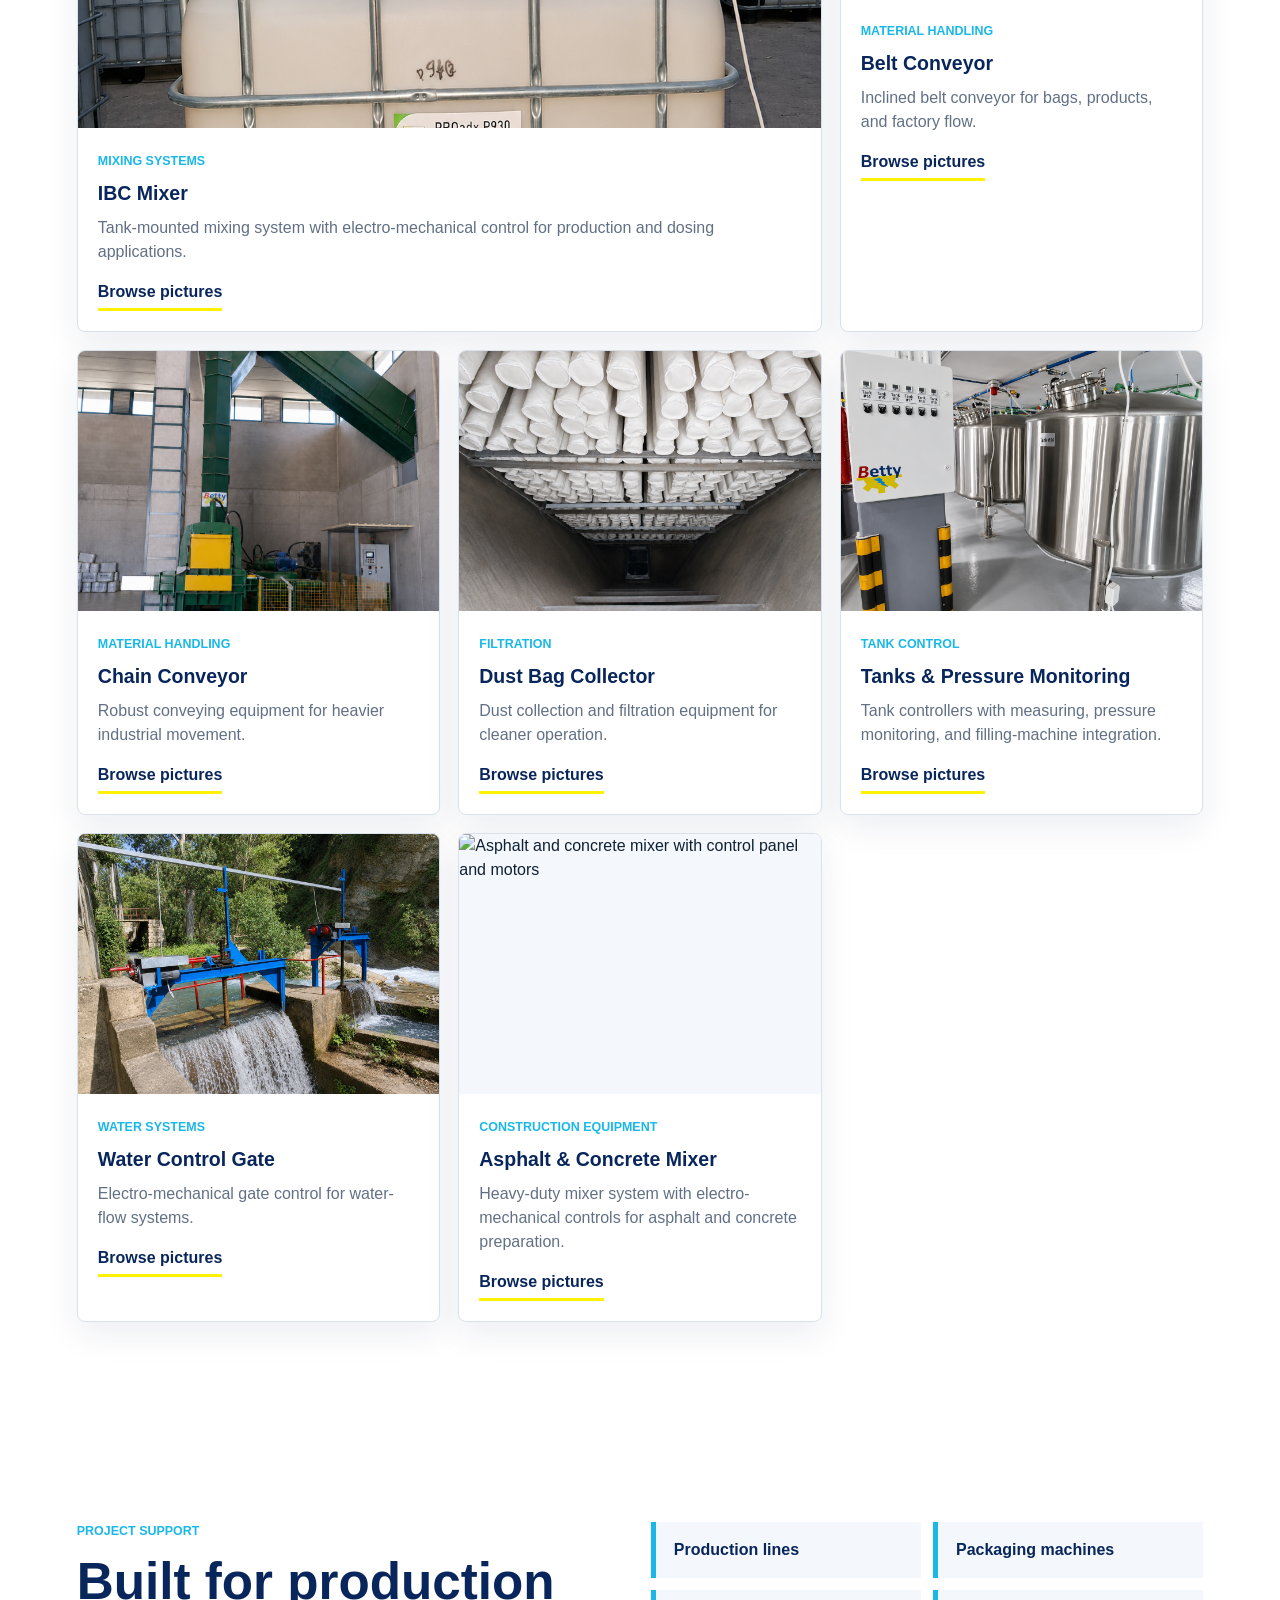
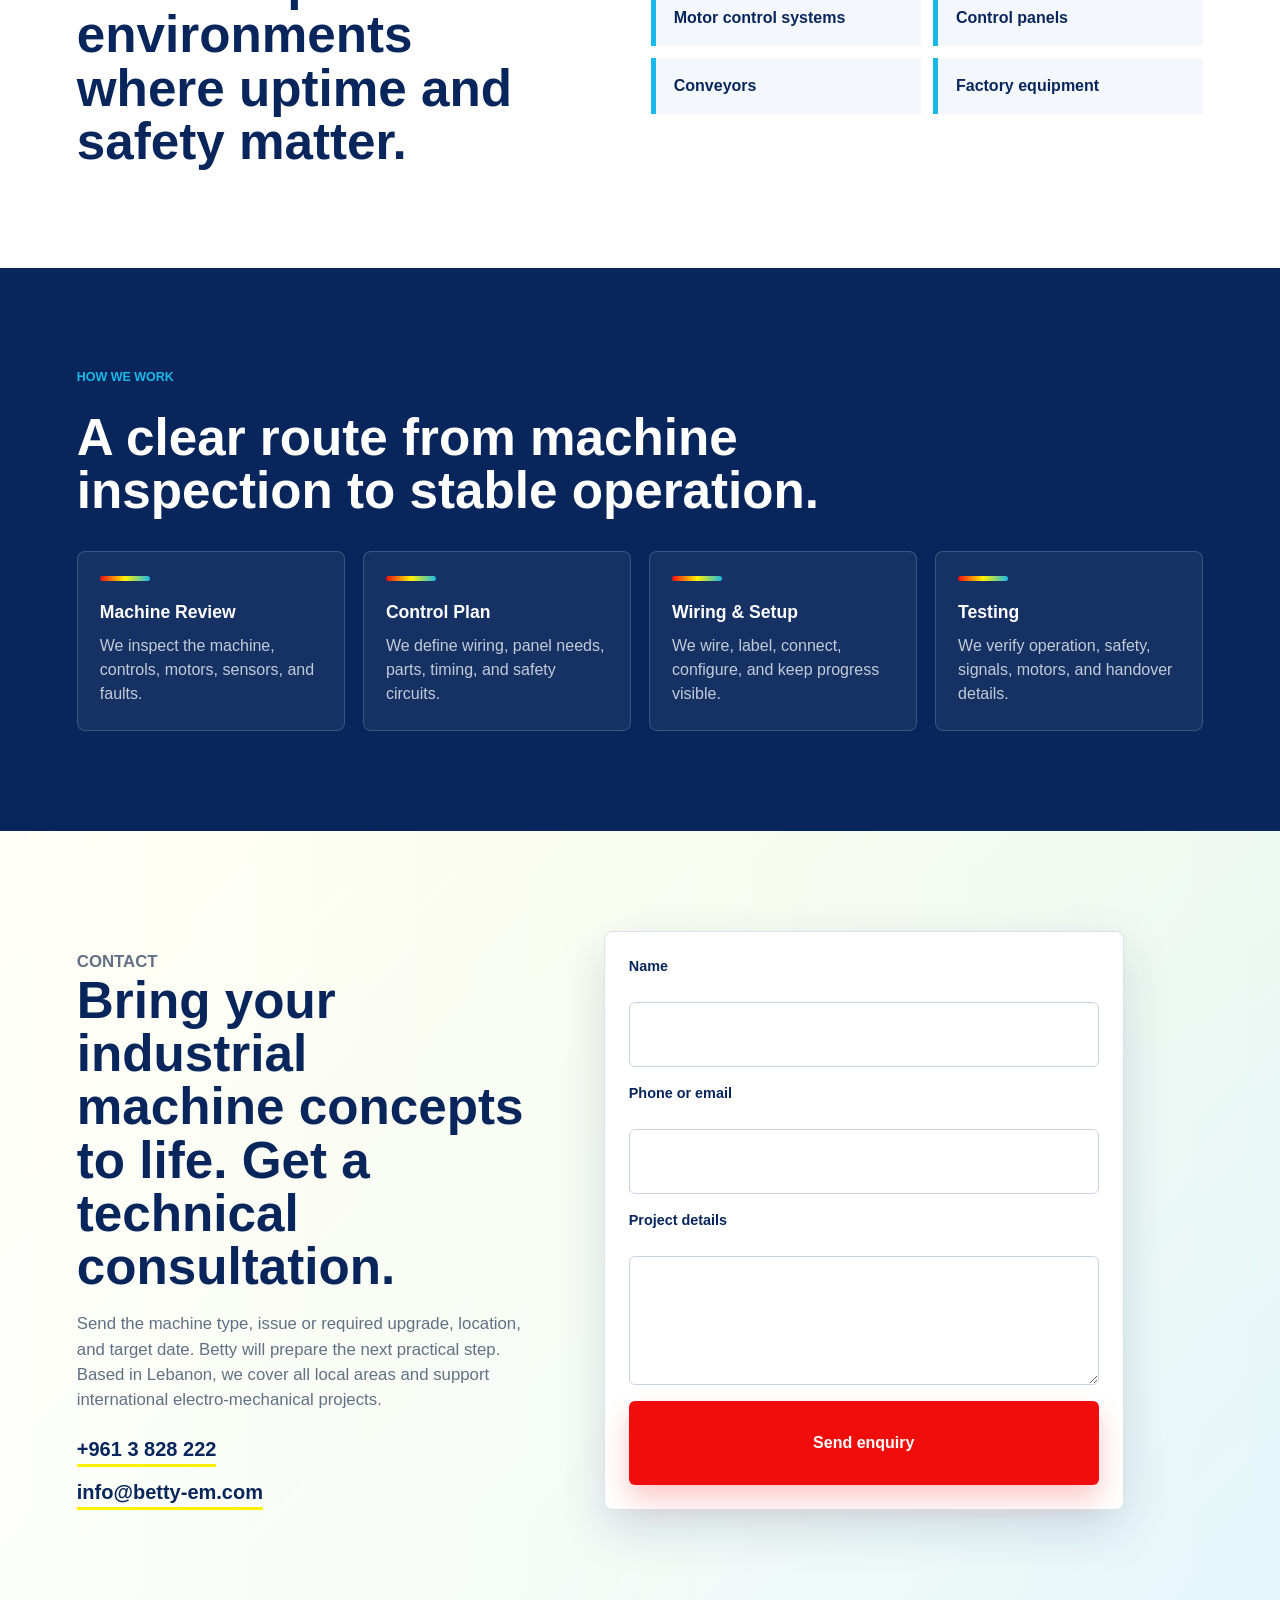
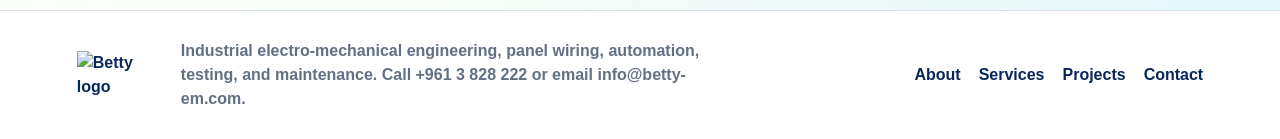
==== commit cc190fa9: "Fix capitalization of 'IBC' in header" ====
--- a/index.html
+++ b/index.html
@@ -180,7 +180,7 @@
             />
             <div>
               <span>Mixing systems</span>
-              <h3>ibc Mixer</h3>
+              <h3>IBC Mixer</h3>
               <p>
                 Tank-mounted mixing system with electro-mechanical control for
                 production and dosing applications.
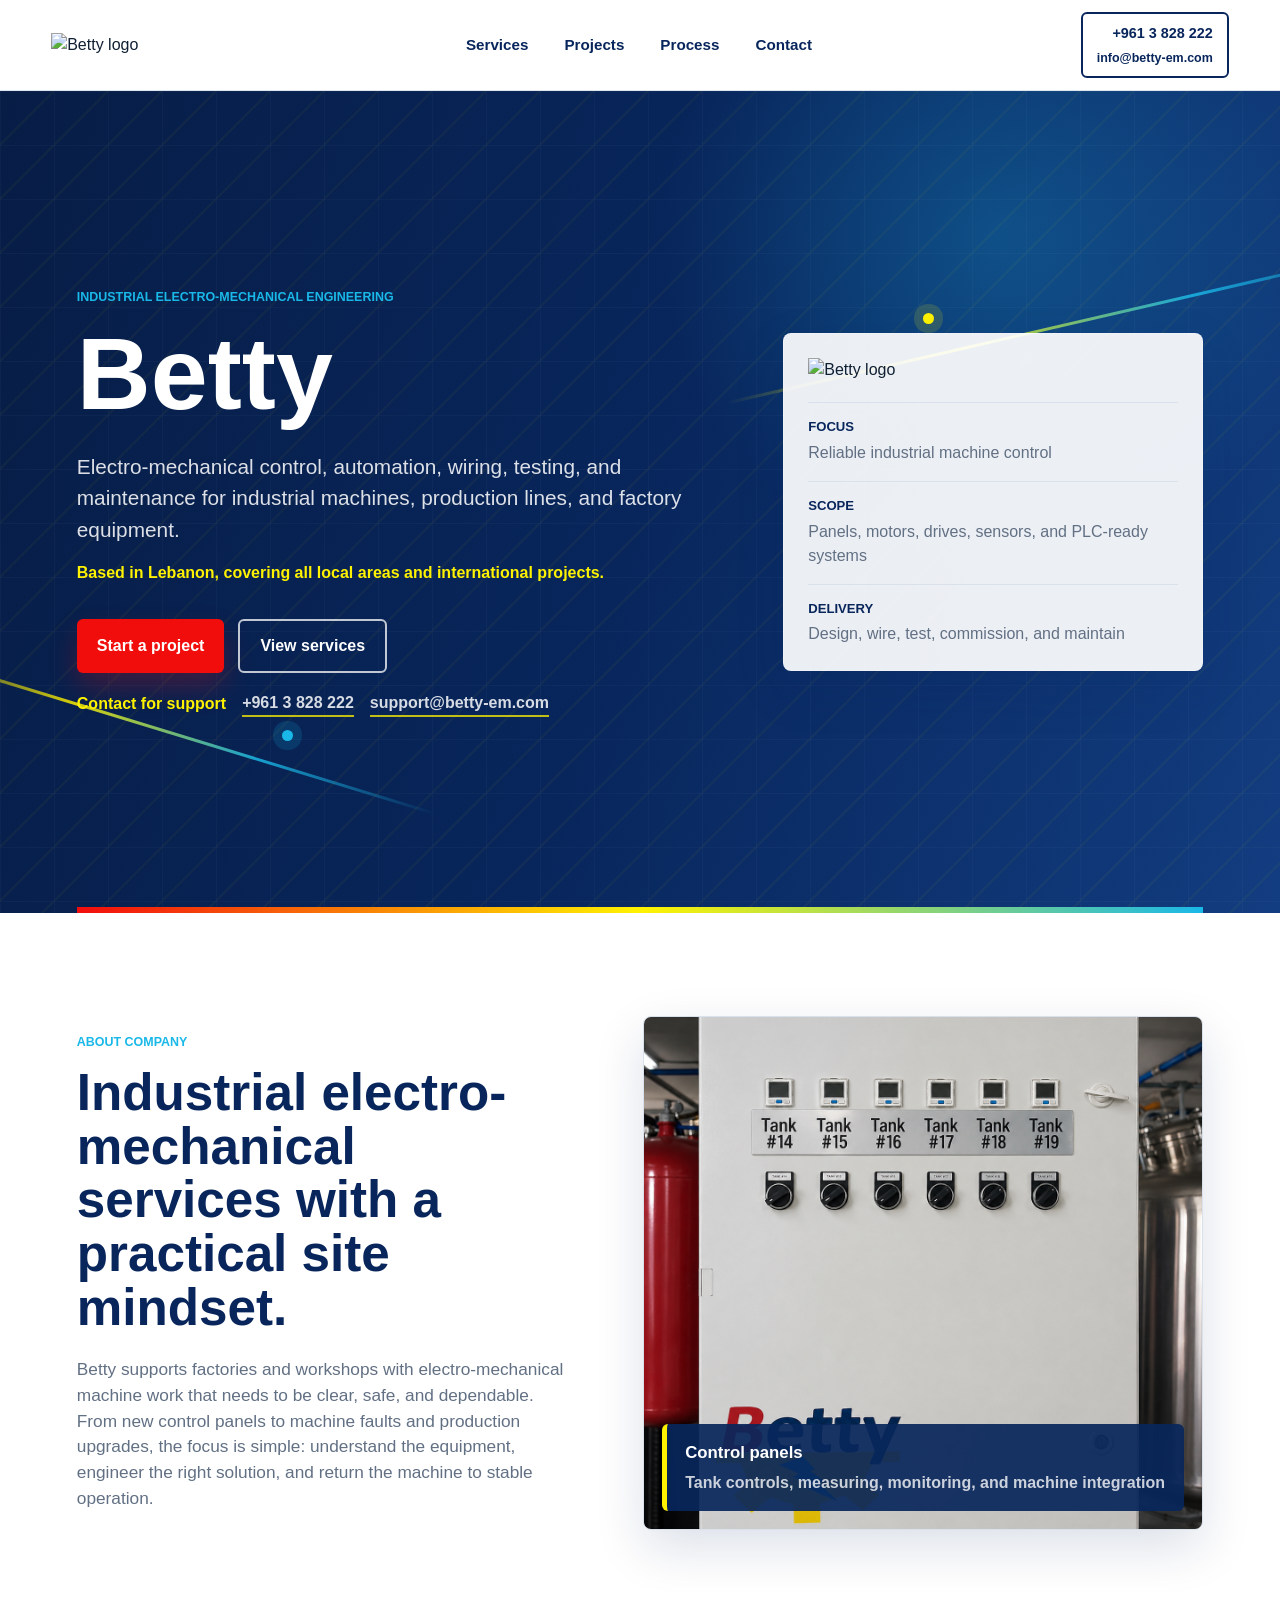
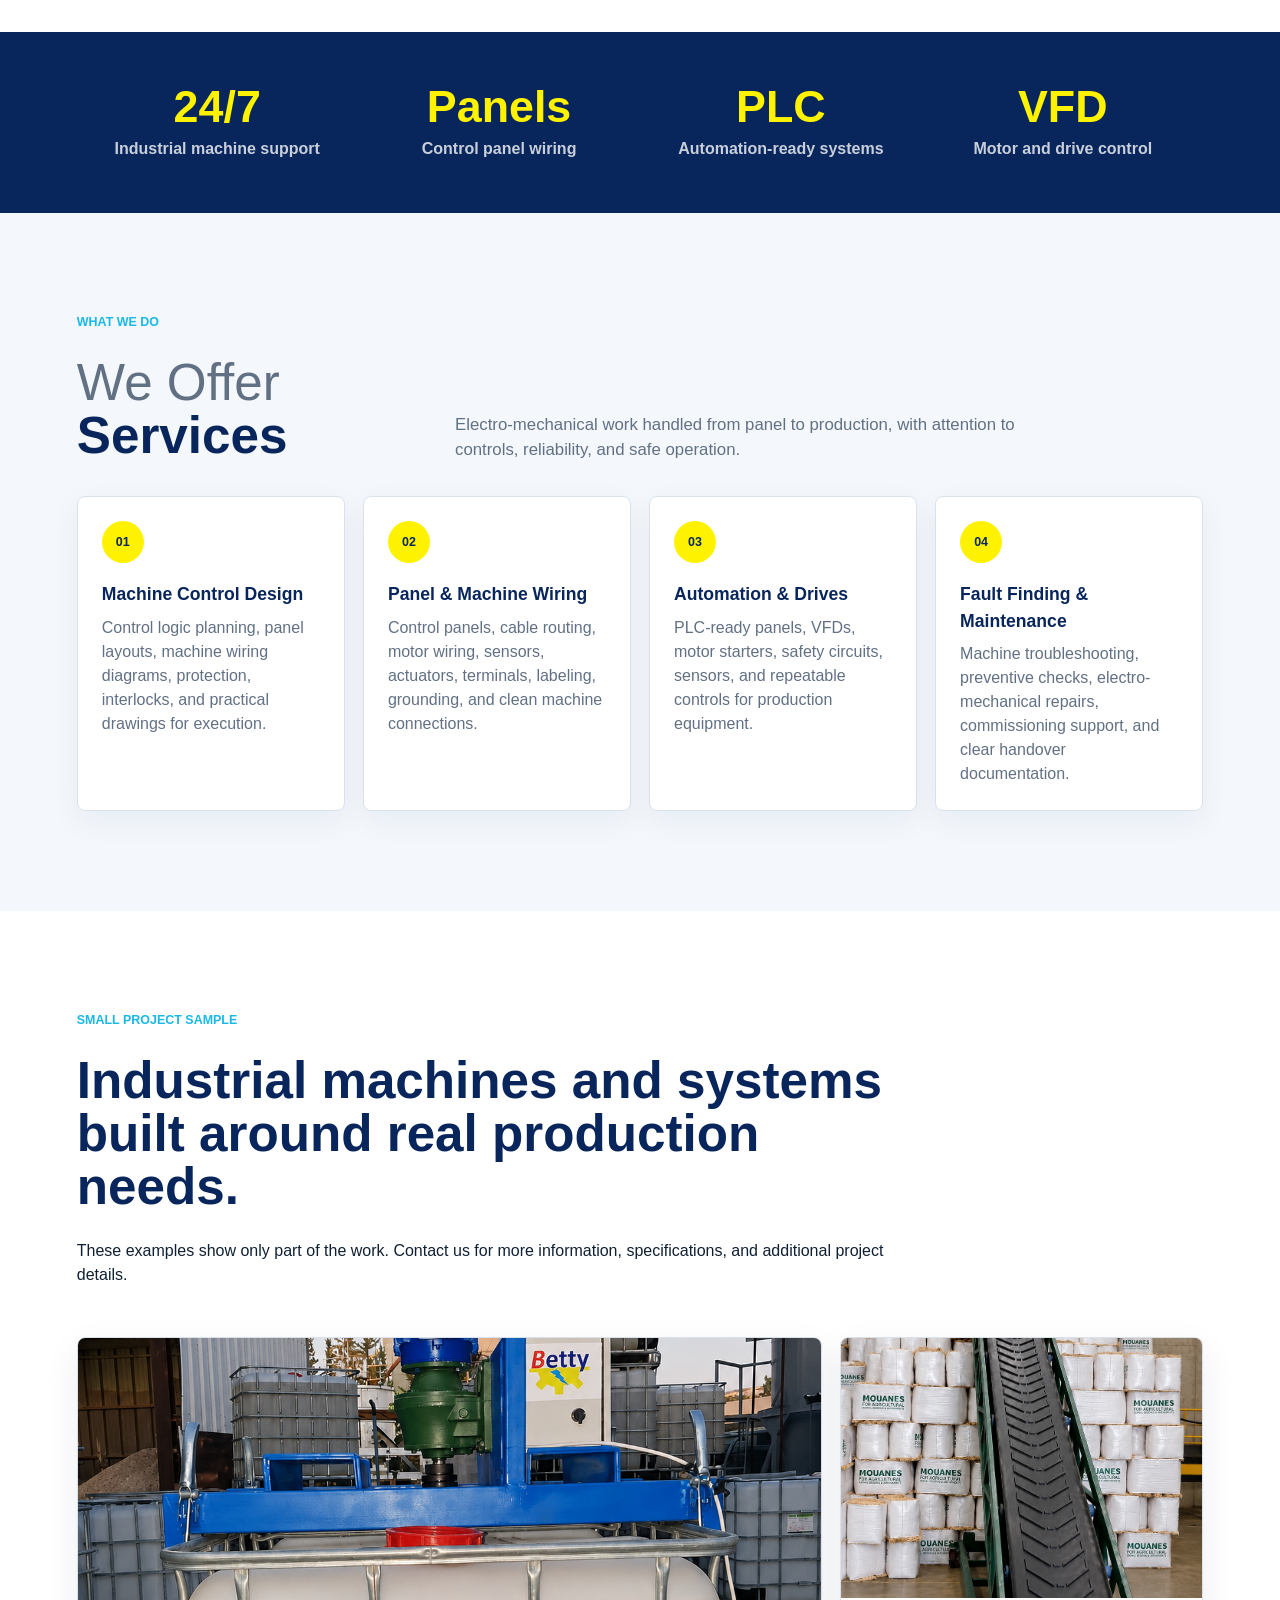
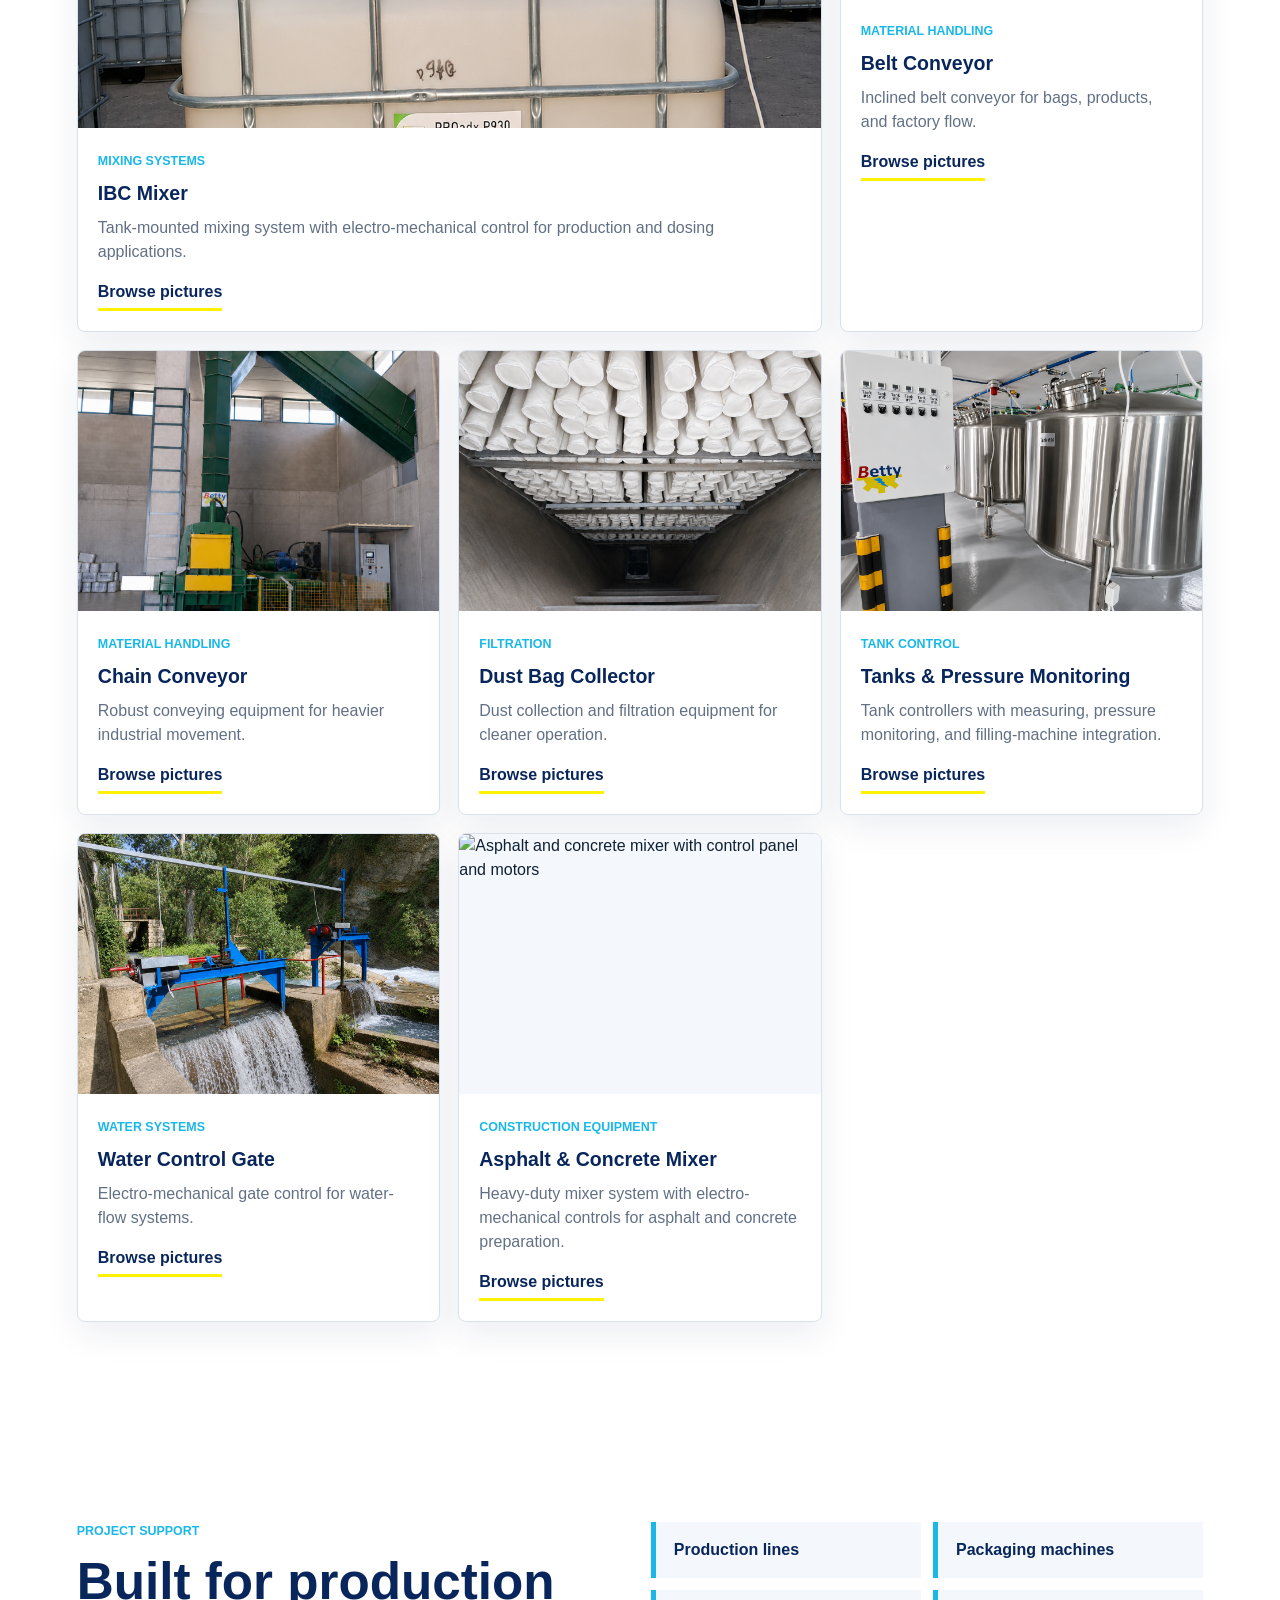
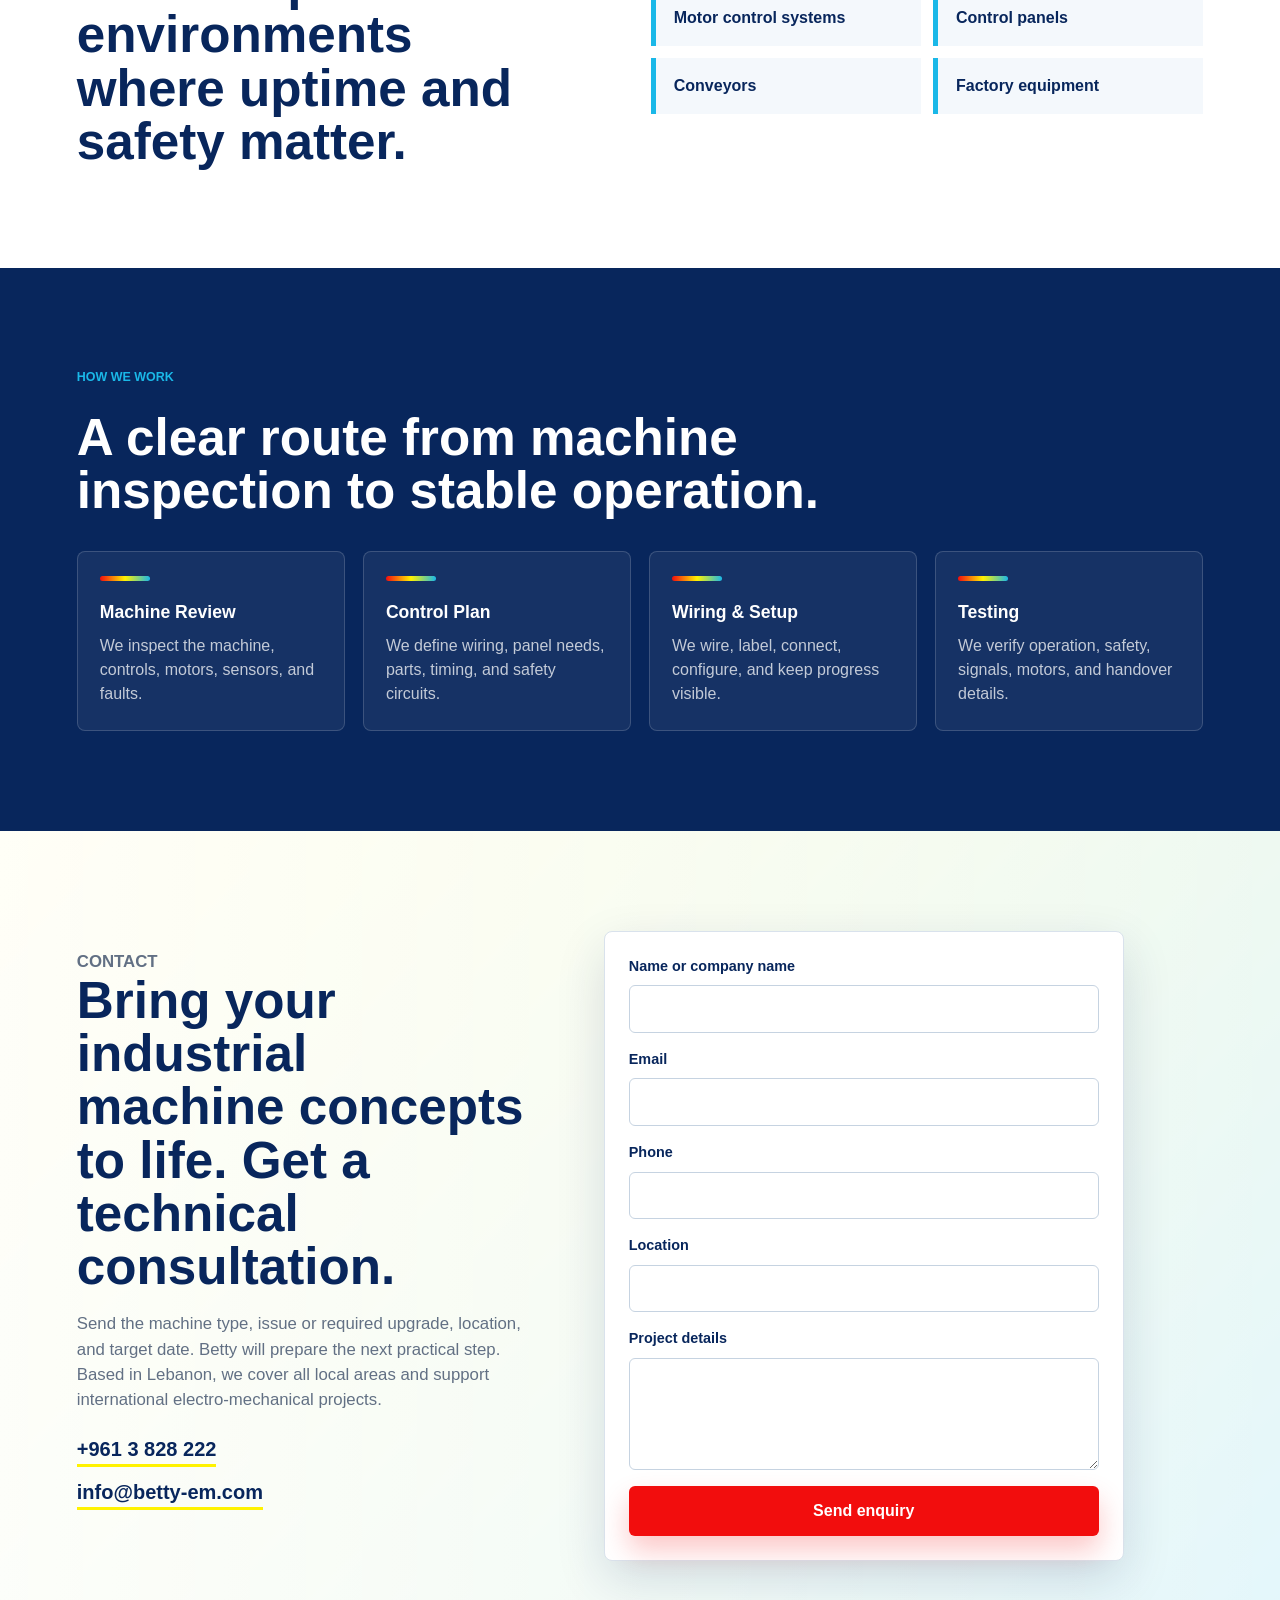
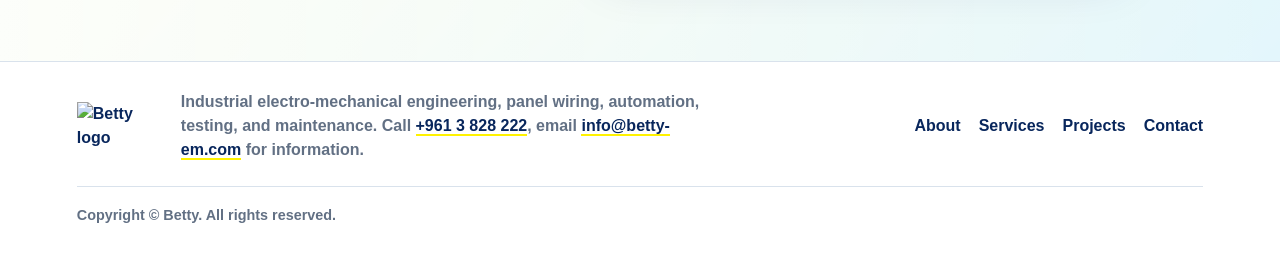
==== commit d08c47ad: "Add files via upload" ====
--- a/index.html
+++ b/index.html
@@ -8,7 +8,7 @@
       name="description"
       content="Betty provides electro-mechanical engineering, control panels, automation, wiring, testing, and maintenance for industrial machines."
     />
-    <link rel="stylesheet" href="styles.css?v=modal-scale" />
+    <link rel="stylesheet" href="styles.css?v=formspree-thanks" />
   </head>
   <body>
     <header class="site-header">
@@ -175,7 +175,7 @@
         <div class="products-grid">
           <article class="product-card product-card-large" data-project="ibc-mixer" tabindex="0">
             <img
-              src="sample of products/ITC Mixer/6ba4d309-cedd-4802-8313-b58b00057329.png"
+              src="sample of products/IBC Mixer/6ba4d309-cedd-4802-8313-b58b00057329.png"
               alt="Betty IBC mixer mounted on an industrial tank"
             />
             <div>
@@ -328,36 +328,40 @@
           </p>
           <div class="contact-links">
             <a class="phone-link" href="tel:+9613828222">+961 3 828 222</a>
-            <a class="phone-link" href="mailto:info@betty-em.com">
-              info@betty-em.com
-            </a>
+            <a class="phone-link" href="mailto:info@betty-em.com">info@betty-em.com</a>
           </div>
         </div>
         <form
           class="contact-form"
           name="contact"
           method="POST"
-          action="/index.html?success=true#contact"
-          data-netlify="true"
-          netlify-honeypot="company"
+          action="https://formspree.io/f/xrewppdp"
+          data-success-page="thank-you.html"
         >
-          <input type="hidden" name="form-name" value="contact" />
-          <label class="hidden-field">
-            Company
-            <input type="text" name="company" />
-          </label>
+          <input type="hidden" name="_subject" value="New Betty website inquiry" />
           <label>
-            Name
+            Name or company name
             <input type="text" name="name" autocomplete="name" required />
           </label>
           <label>
-            Phone or email
-            <input type="text" name="contact" autocomplete="email" required />
+            Email
+            <input type="email" name="email" autocomplete="email" required />
+          </label>
+          <label>
+            Phone
+            <input type="tel" name="phone" autocomplete="tel" />
+          </label>
+          <label>
+            Location
+            <input type="text" name="location" autocomplete="address-level2" />
           </label>
           <label>
             Project details
             <textarea name="message" rows="4" required></textarea>
           </label>
+          <p class="form-error" id="form-error" hidden>
+            Sorry, the message could not be sent. Please call or email Betty directly.
+          </p>
           <button class="button button-primary" type="submit">Send enquiry</button>
         </form>
       </section>
@@ -368,8 +372,9 @@
         <img src="betty_logo_transparent.png" alt="Betty logo" />
         <p>
           Industrial electro-mechanical engineering, panel wiring, automation,
-          testing, and maintenance. Call +961 3 828 222 or email
-          info@betty-em.com.
+          testing, and maintenance. Call
+          <a href="tel:+9613828222">+961 3 828 222</a>, email
+          <a href="mailto:info@betty-em.com">info@betty-em.com</a> for information.
         </p>
       </div>
       <div class="footer-links">
@@ -378,6 +383,7 @@
         <a href="#projects">Projects</a>
         <a href="#contact">Contact</a>
       </div>
+      <p class="footer-copy">Copyright © Betty. All rights reserved.</p>
     </footer>
     <div class="project-modal" id="project-modal" aria-hidden="true">
       <div class="project-modal-backdrop" data-close-modal></div>
@@ -410,6 +416,6 @@
         </div>
       </section>
     </div>
-    <script src="script.js?v=form-success"></script>
+    <script src="script.js?v=formspree-thanks"></script>
   </body>
 </html>
--- a/styles.css
+++ b/styles.css
@@ -813,6 +813,15 @@
   font-weight: 800;
 }
 
+.form-error {
+  border-left: 5px solid var(--red);
+  border-radius: 6px;
+  padding: 14px 16px;
+  background: rgba(242, 13, 13, 0.1);
+  color: var(--navy);
+  font-weight: 800;
+}
+
 .phone-link {
   display: inline-flex;
   border-bottom: 3px solid var(--yellow);
@@ -889,6 +898,16 @@
   font-weight: 600;
 }
 
+.footer-about p a {
+  color: var(--navy);
+  font-weight: 800;
+  border-bottom: 2px solid var(--yellow);
+}
+
+.footer-about p a:hover {
+  color: var(--red);
+}
+
 .footer-links {
   display: flex;
   flex-wrap: wrap;
@@ -898,6 +917,16 @@
 
 .footer-links a:hover {
   color: var(--red);
+}
+
+.footer-copy {
+  grid-column: 1 / -1;
+  margin: 0;
+  padding-top: 18px;
+  border-top: 1px solid var(--line);
+  color: var(--muted);
+  font-size: 0.9rem;
+  font-weight: 600;
 }
 
 .thank-you-page {
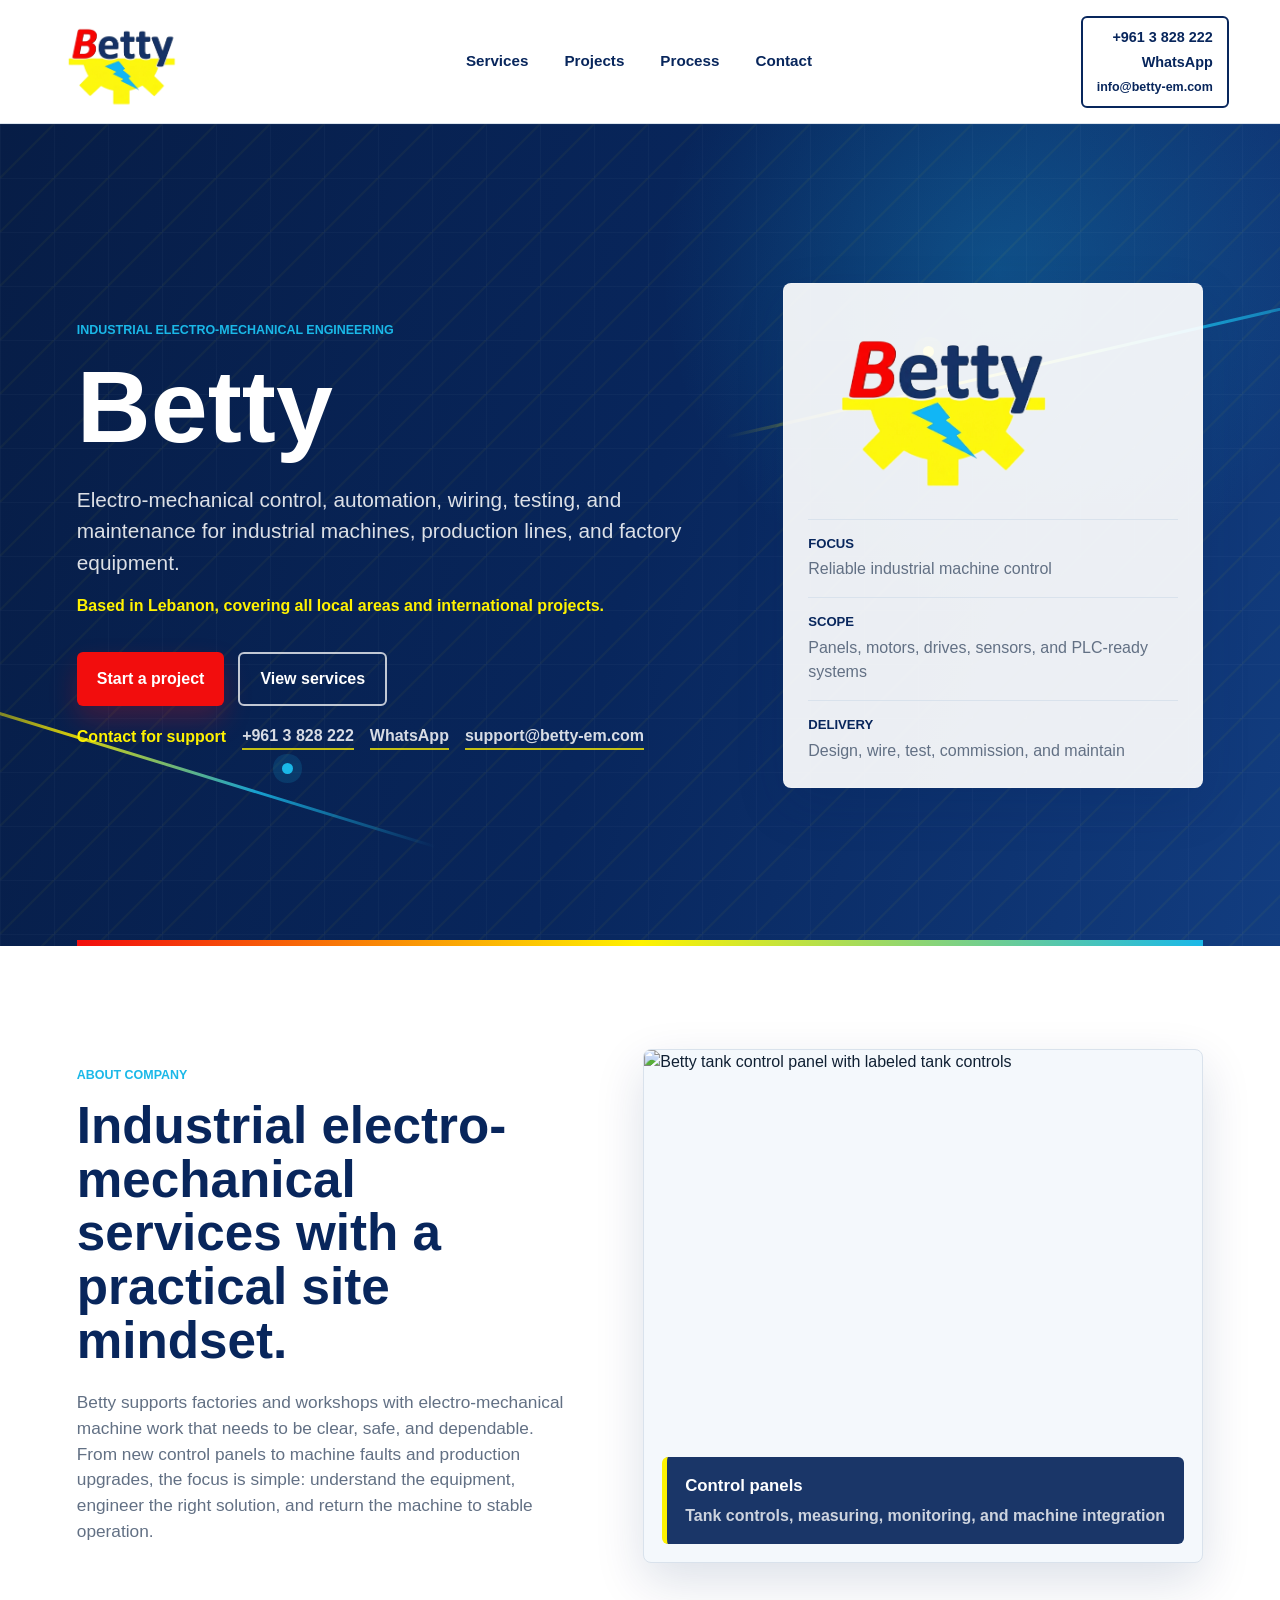
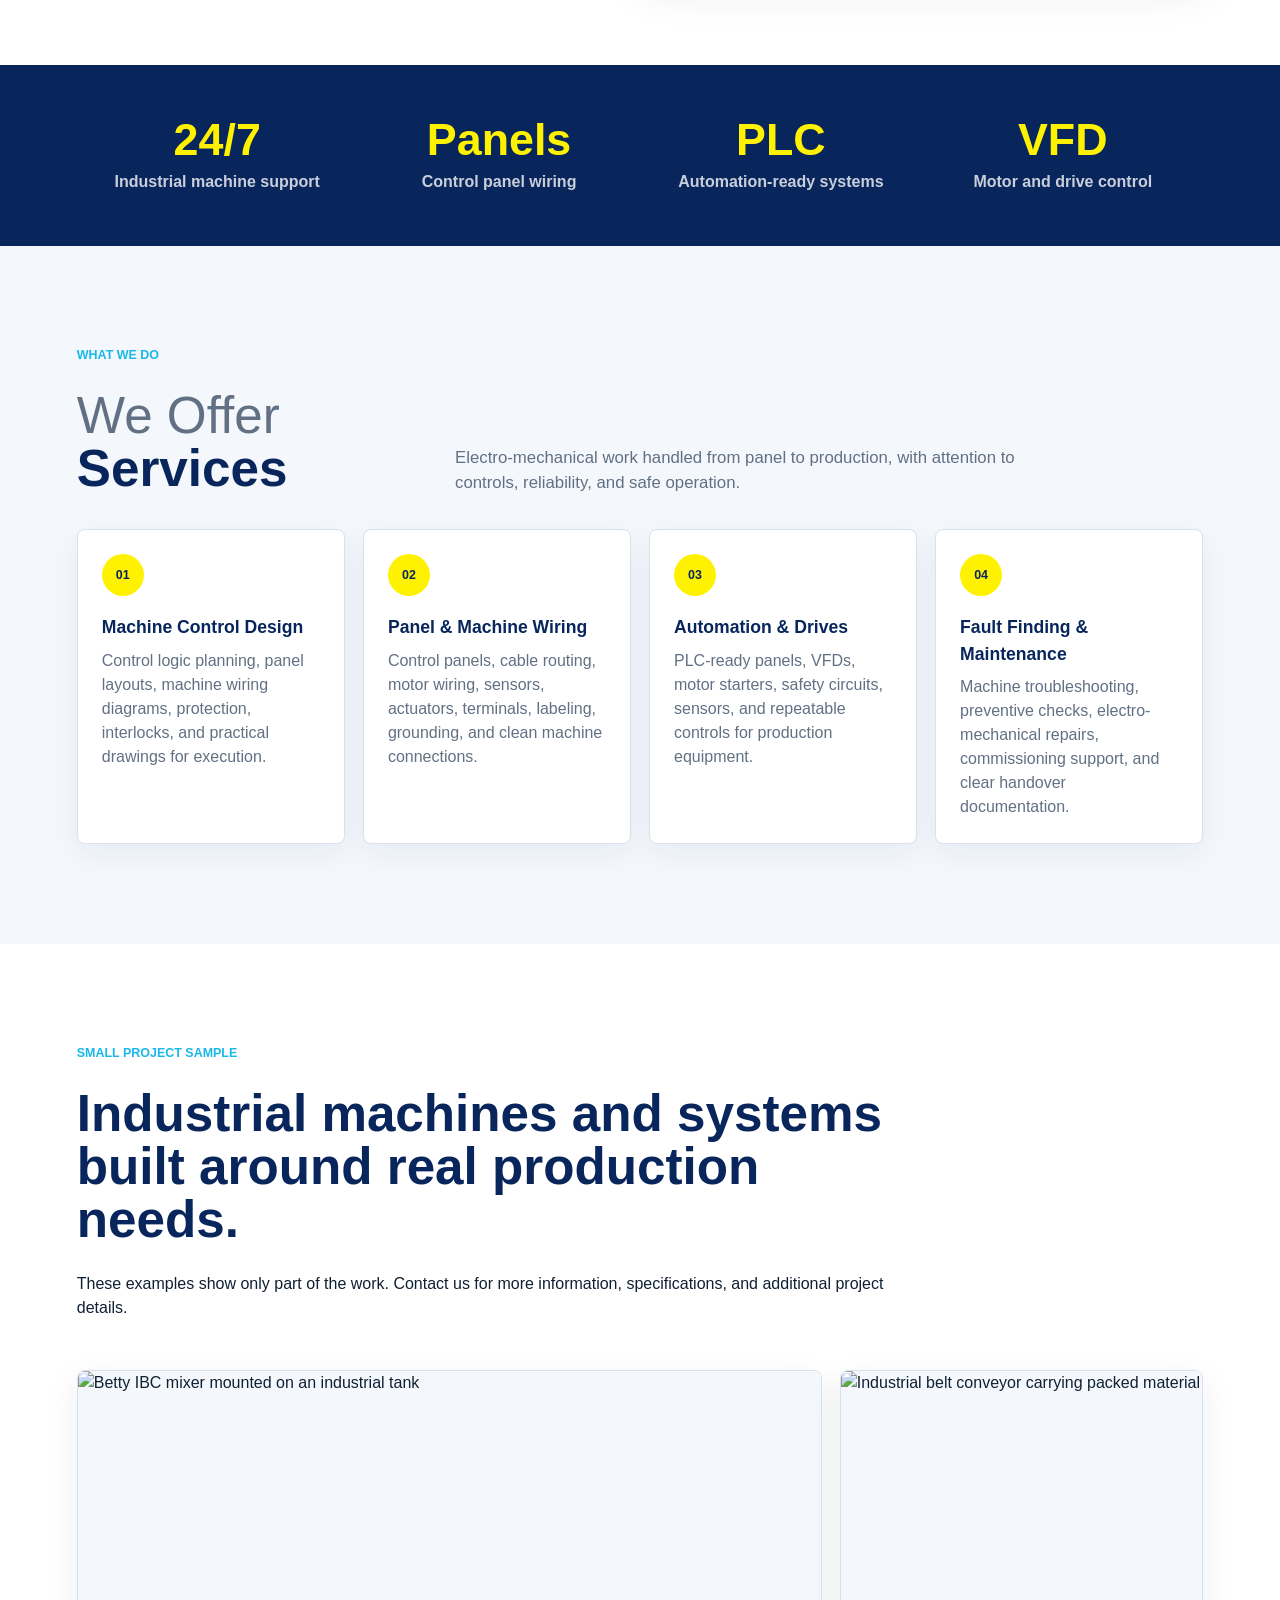
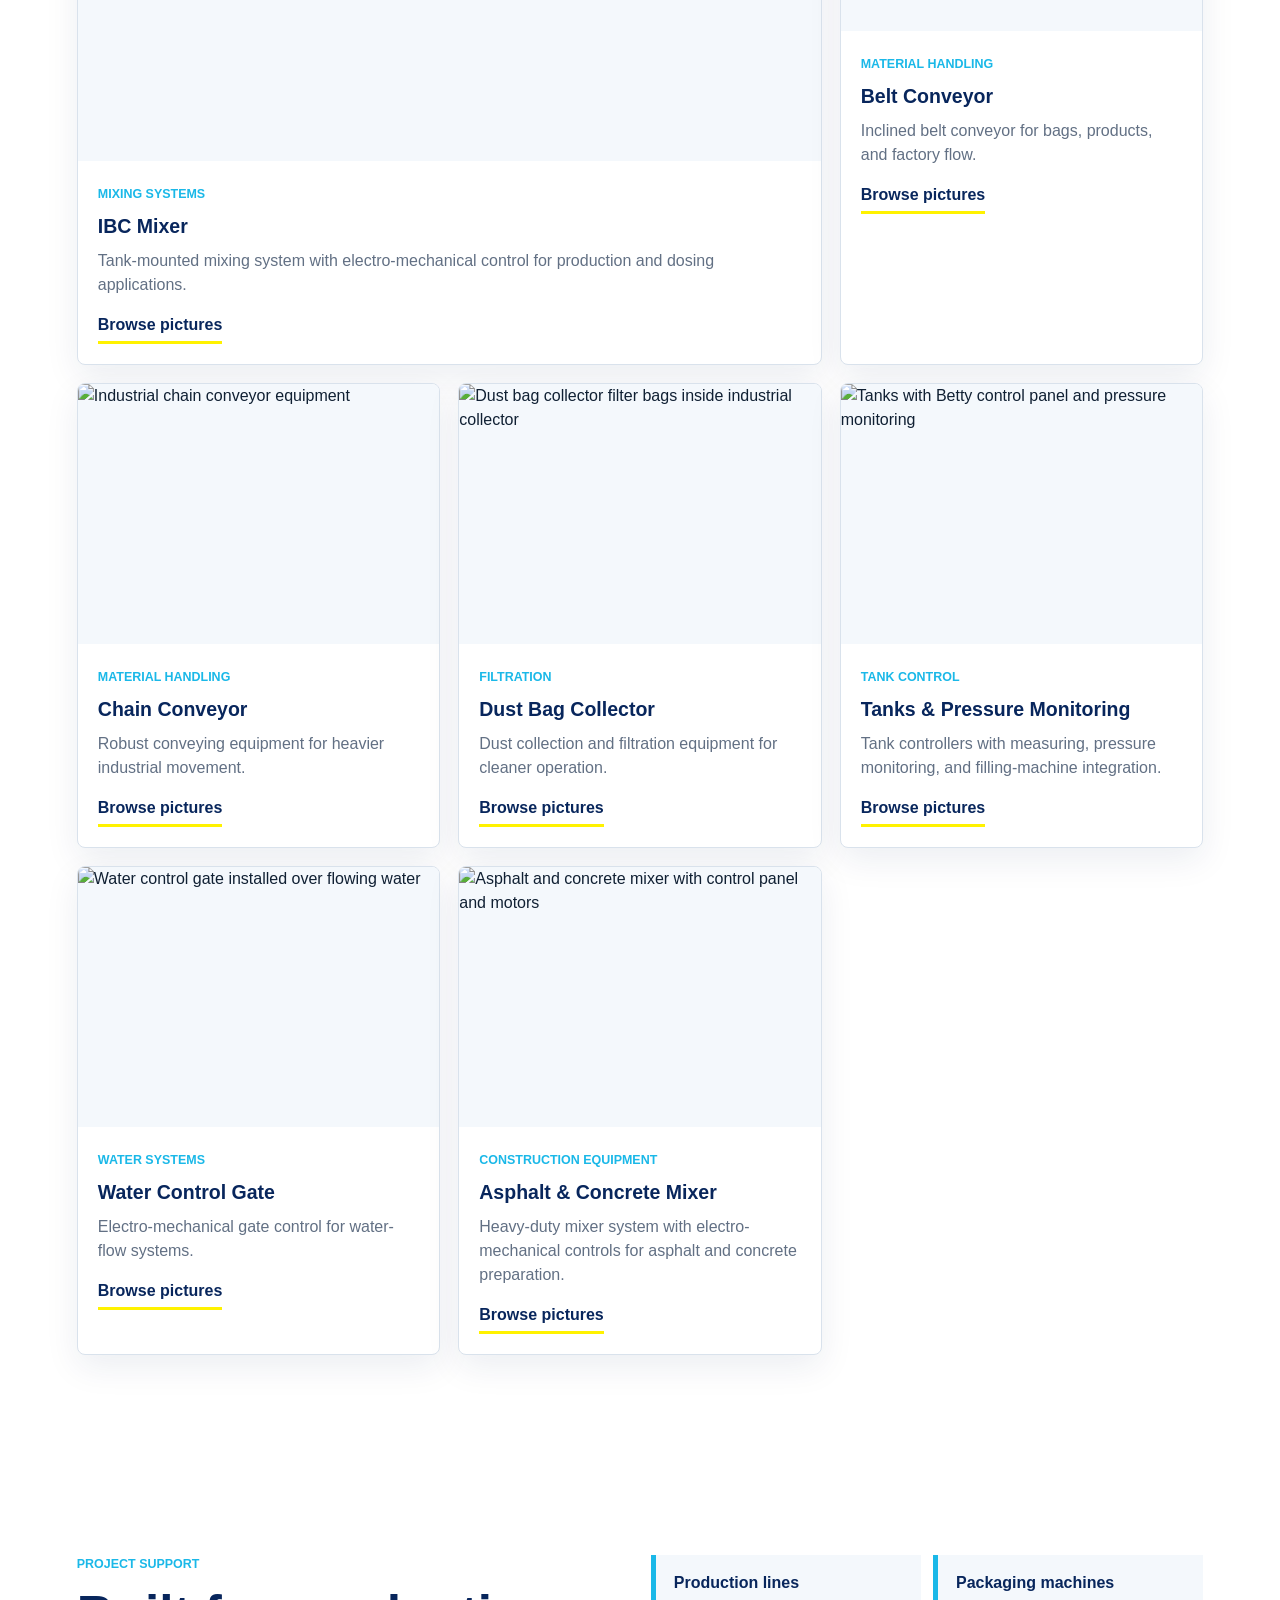
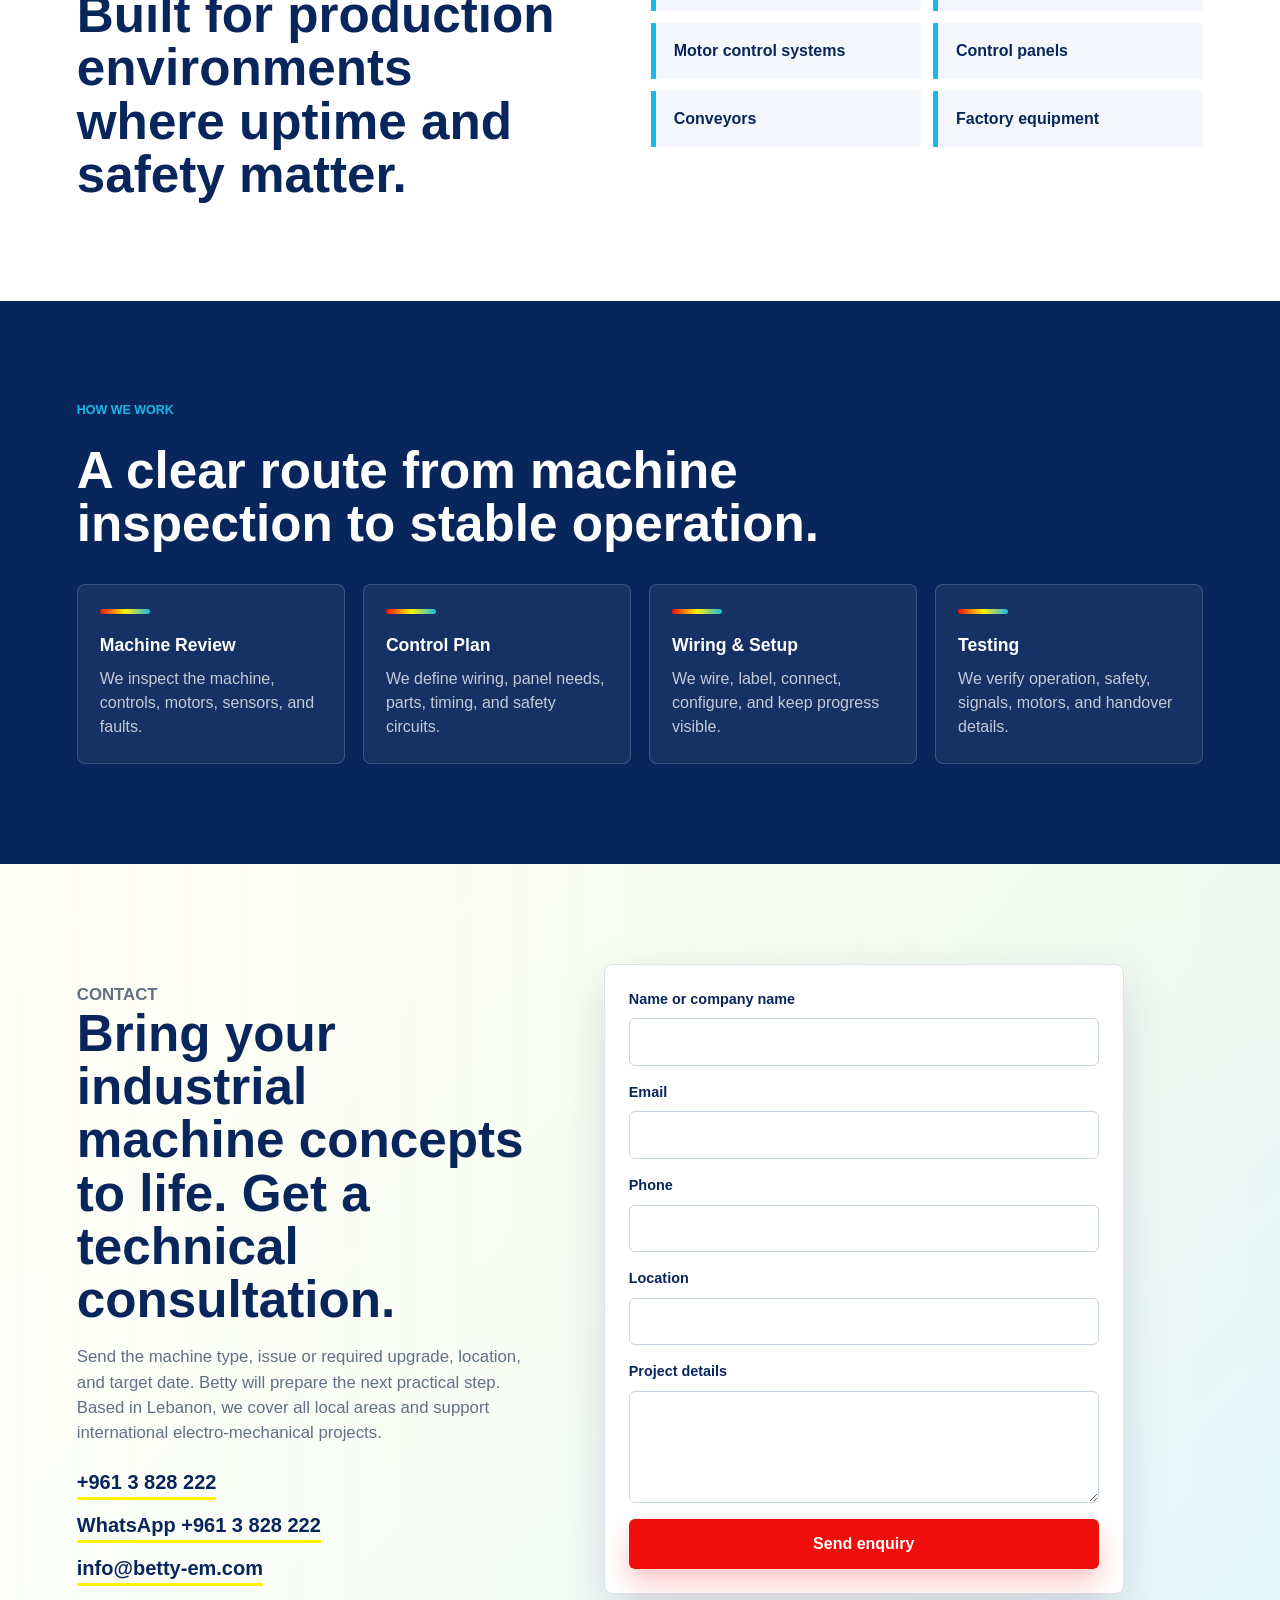
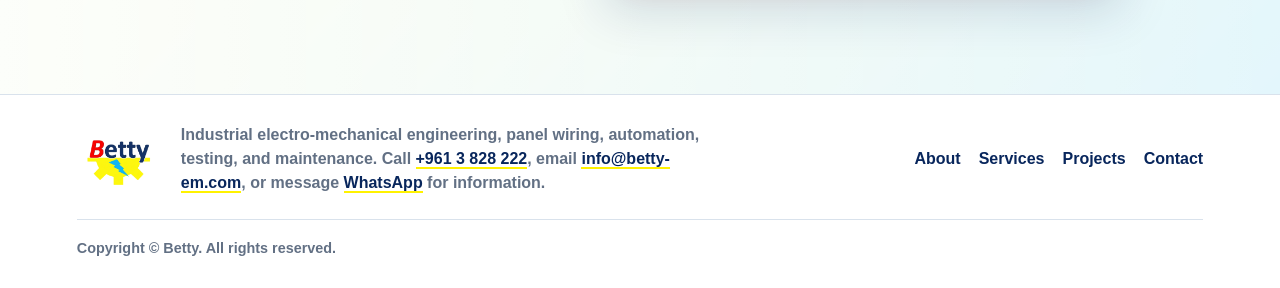
==== commit e9707cbd: "Add files via upload" ====
--- a/index.html
+++ b/index.html
@@ -13,7 +13,7 @@
   <body>
     <header class="site-header">
       <a class="brand" href="#top" aria-label="Betty home">
-        <img src="betty_logo_transparent.png" alt="Betty logo" />
+        <img src="betty_logo_transparent.webp" alt="Betty logo" />
       </a>
       <nav class="nav" aria-label="Primary navigation">
         <a href="#services">Services</a>
@@ -23,6 +23,7 @@
       </nav>
       <div class="header-contact">
         <a href="tel:+9613828222">+961 3 828 222</a>
+        <a href="https://wa.me/9613828222">WhatsApp</a>
         <a href="mailto:info@betty-em.com">info@betty-em.com</a>
       </div>
     </header>
@@ -53,11 +54,12 @@
           <div class="hero-support" aria-label="Support contact">
             <span>Contact for support</span>
             <a href="tel:+9613828222">+961 3 828 222</a>
+            <a href="https://wa.me/9613828222">WhatsApp</a>
             <a href="mailto:support@betty-em.com">support@betty-em.com</a>
           </div>
         </div>
         <div class="hero-panel" aria-label="Company highlights">
-          <img src="betty_logo_transparent.png" alt="Betty logo" />
+          <img src="betty_logo_transparent.webp" alt="Betty logo" />
           <dl>
             <div>
               <dt>Focus</dt>
@@ -89,8 +91,9 @@
         </div>
         <div class="about-showcase" aria-label="Betty tank control project">
           <img
-            src="sample of products/tanks/01d6681a-9b33-4f45-a48b-f57b7b93f0a9.png"
+            src="sample of products/tanks/01d6681a-9b33-4f45-a48b-f57b7b93f0a9.webp"
             alt="Betty tank control panel with labeled tank controls"
+            loading="lazy"
           />
           <div class="showcase-note">
             <strong>Control panels</strong>
@@ -175,8 +178,9 @@
         <div class="products-grid">
           <article class="product-card product-card-large" data-project="ibc-mixer" tabindex="0">
             <img
-              src="sample of products/IBC Mixer/6ba4d309-cedd-4802-8313-b58b00057329.png"
+              src="sample of products/IBC Mixer/6ba4d309-cedd-4802-8313-b58b00057329.webp"
               alt="Betty IBC mixer mounted on an industrial tank"
+              loading="lazy"
             />
             <div>
               <span>Mixing systems</span>
@@ -190,8 +194,9 @@
           </article>
           <article class="product-card" data-project="belt-conveyor" tabindex="0">
             <img
-              src="sample of products/Belt Convoyor/2ea0b155-3908-4ad0-a5b0-e48b38e64b82.png"
+              src="sample of products/Belt Convoyor/2ea0b155-3908-4ad0-a5b0-e48b38e64b82.webp"
               alt="Industrial belt conveyor carrying packed material"
+              loading="lazy"
             />
             <div>
               <span>Material handling</span>
@@ -202,8 +207,9 @@
           </article>
           <article class="product-card" data-project="chain-conveyor" tabindex="0">
             <img
-              src="sample of products/Chain Convoyor/e9f48030-730c-4724-a2d8-ee0367d316c2.png"
+              src="sample of products/Chain Convoyor/e9f48030-730c-4724-a2d8-ee0367d316c2.webp"
               alt="Industrial chain conveyor equipment"
+              loading="lazy"
             />
             <div>
               <span>Material handling</span>
@@ -214,8 +220,9 @@
           </article>
           <article class="product-card" data-project="dust-bag-collector" tabindex="0">
             <img
-              src="sample of products/dust bag collector/ffc1c26e-dbb4-40c5-98e5-bfd7b4ad288d.png"
+              src="sample of products/dust bag collector/ffc1c26e-dbb4-40c5-98e5-bfd7b4ad288d.webp"
               alt="Dust bag collector filter bags inside industrial collector"
+              loading="lazy"
             />
             <div>
               <span>Filtration</span>
@@ -226,8 +233,9 @@
           </article>
           <article class="product-card" data-project="tanks" tabindex="0">
             <img
-              src="sample of products/tanks/387f1846-4e38-491b-8585-3c9fe64cb062.png"
+              src="sample of products/tanks/387f1846-4e38-491b-8585-3c9fe64cb062.webp"
               alt="Tanks with Betty control panel and pressure monitoring"
+              loading="lazy"
             />
             <div>
               <span>Tank control</span>
@@ -241,8 +249,9 @@
           </article>
           <article class="product-card" data-project="water-control-gate" tabindex="0">
             <img
-              src="sample of products/water control gate/370b9430-be28-44bb-9465-a42d21eccda6.png"
+              src="sample of products/water control gate/370b9430-be28-44bb-9465-a42d21eccda6.webp"
               alt="Water control gate installed over flowing water"
+              loading="lazy"
             />
             <div>
               <span>Water systems</span>
@@ -253,8 +262,9 @@
           </article>
           <article class="product-card" data-project="asphalt-concrete-mixer" tabindex="0">
             <img
-              src="sample of products/Asphalt and Concrete mixer/181fadfc-509d-4592-9fe7-c29b2b3b46ec.png"
+              src="sample of products/Asphalt and Concrete mixer/181fadfc-509d-4592-9fe7-c29b2b3b46ec.webp"
               alt="Asphalt and concrete mixer with control panel and motors"
+              loading="lazy"
             />
             <div>
               <span>Construction equipment</span>
@@ -328,6 +338,7 @@
           </p>
           <div class="contact-links">
             <a class="phone-link" href="tel:+9613828222">+961 3 828 222</a>
+            <a class="phone-link" href="https://wa.me/9613828222">WhatsApp +961 3 828 222</a>
             <a class="phone-link" href="mailto:info@betty-em.com">info@betty-em.com</a>
           </div>
         </div>
@@ -369,12 +380,13 @@
 
     <footer class="site-footer">
       <div class="footer-about">
-        <img src="betty_logo_transparent.png" alt="Betty logo" />
+        <img src="betty_logo_transparent.webp" alt="Betty logo" />
         <p>
           Industrial electro-mechanical engineering, panel wiring, automation,
           testing, and maintenance. Call
           <a href="tel:+9613828222">+961 3 828 222</a>, email
-          <a href="mailto:info@betty-em.com">info@betty-em.com</a> for information.
+          <a href="mailto:info@betty-em.com">info@betty-em.com</a>, or message
+          <a href="https://wa.me/9613828222">WhatsApp</a> for information.
         </p>
       </div>
       <div class="footer-links">
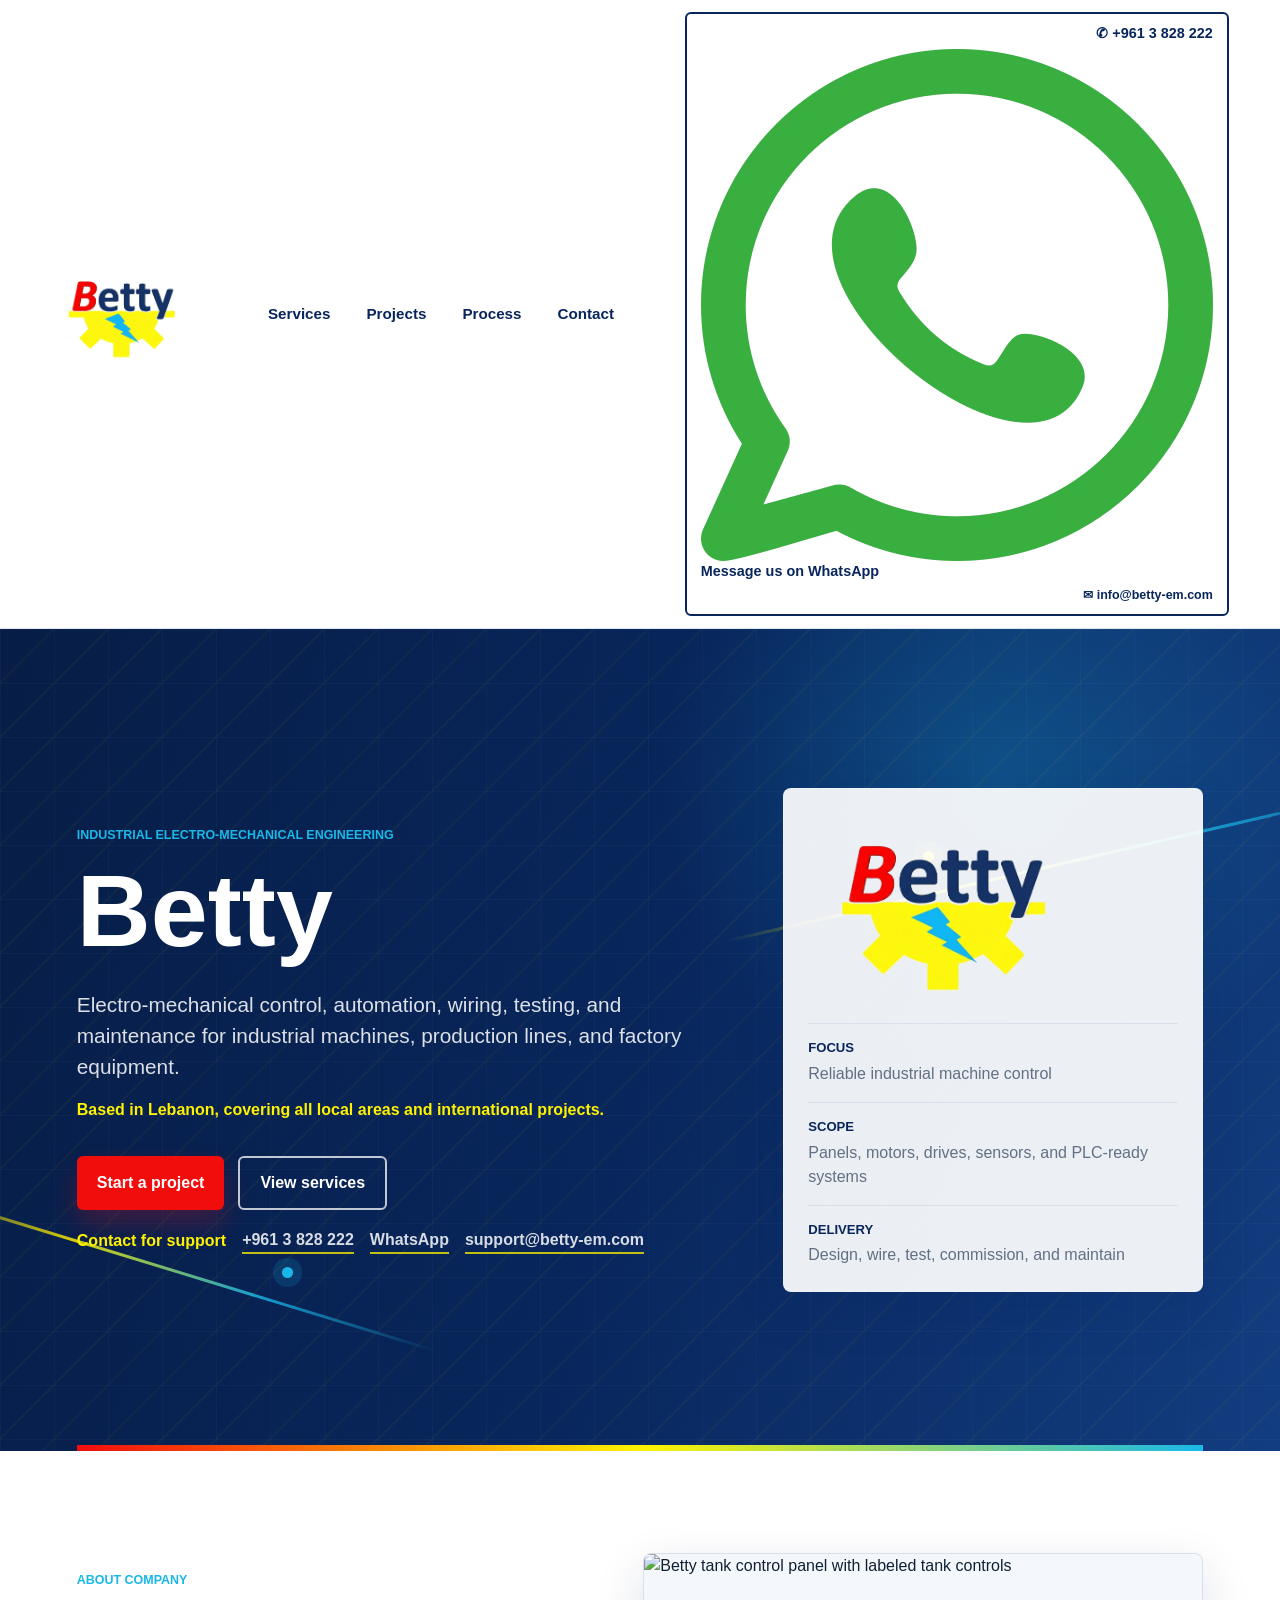
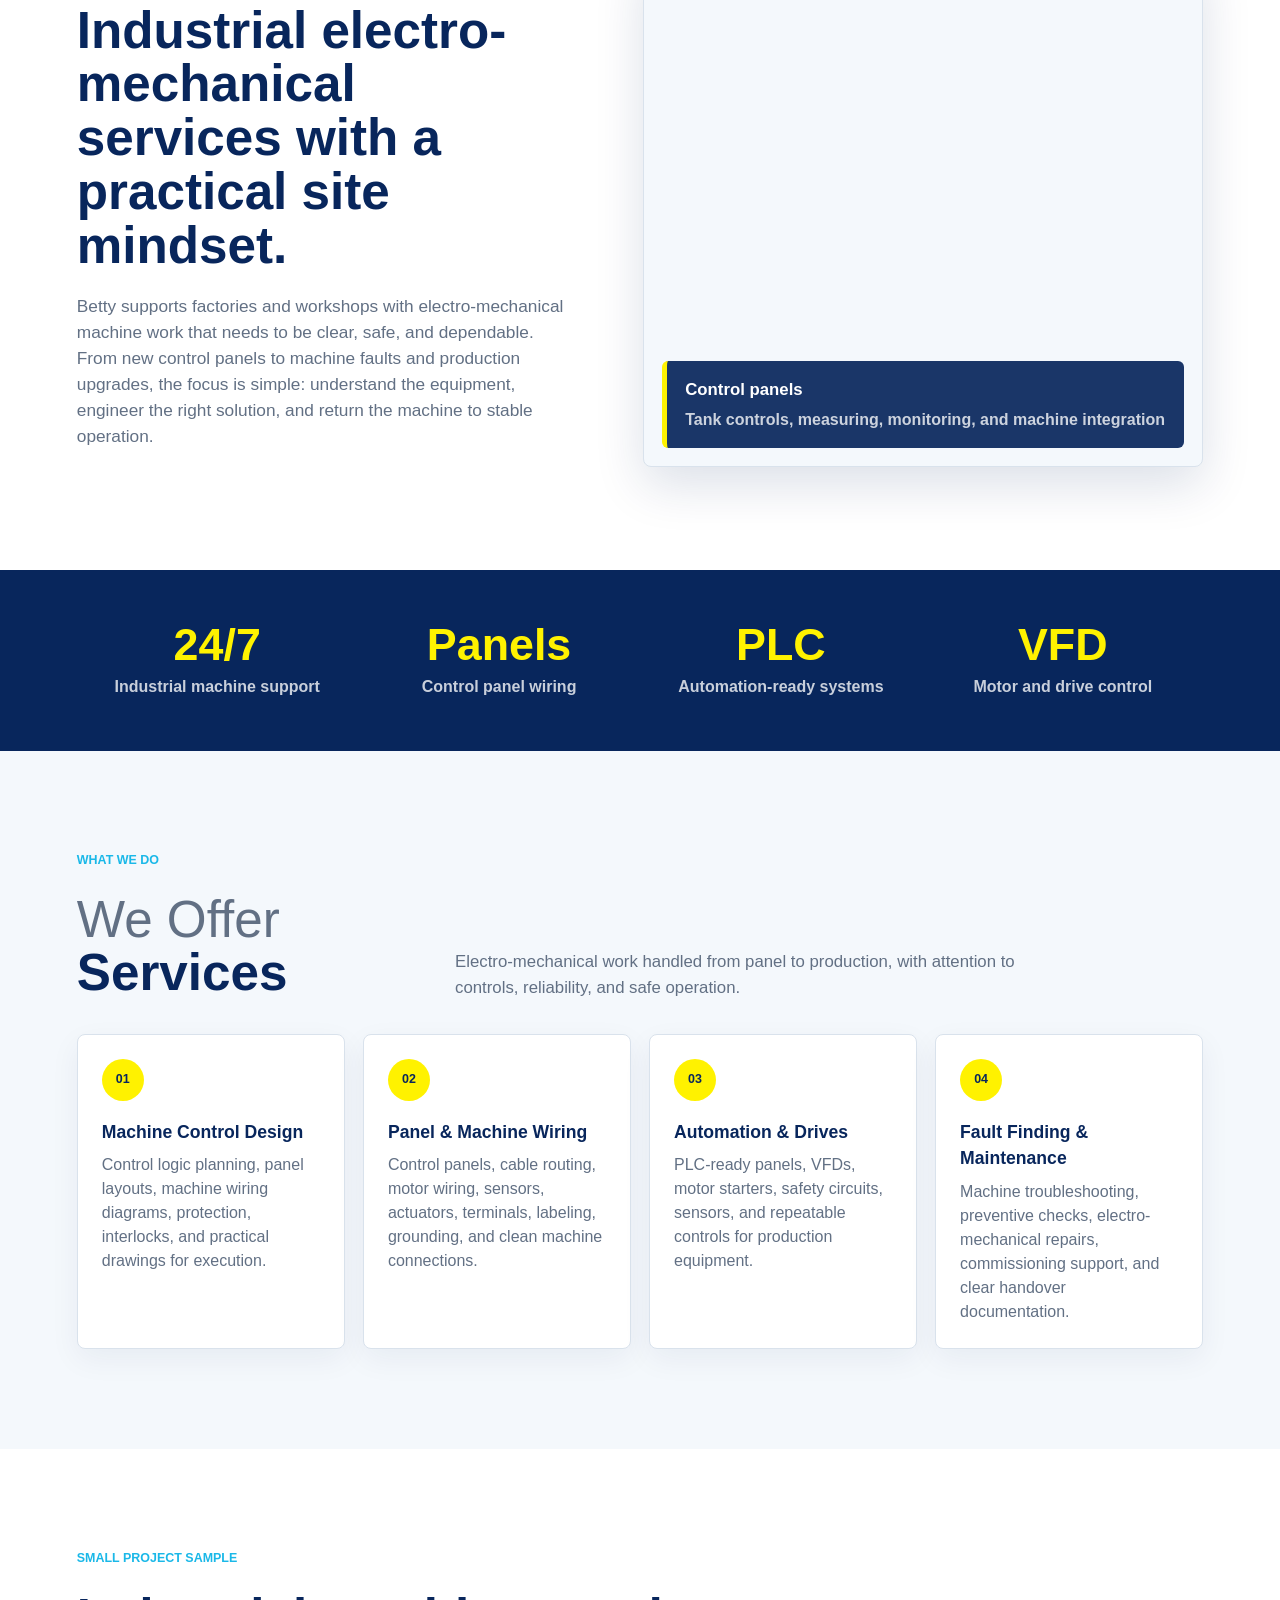
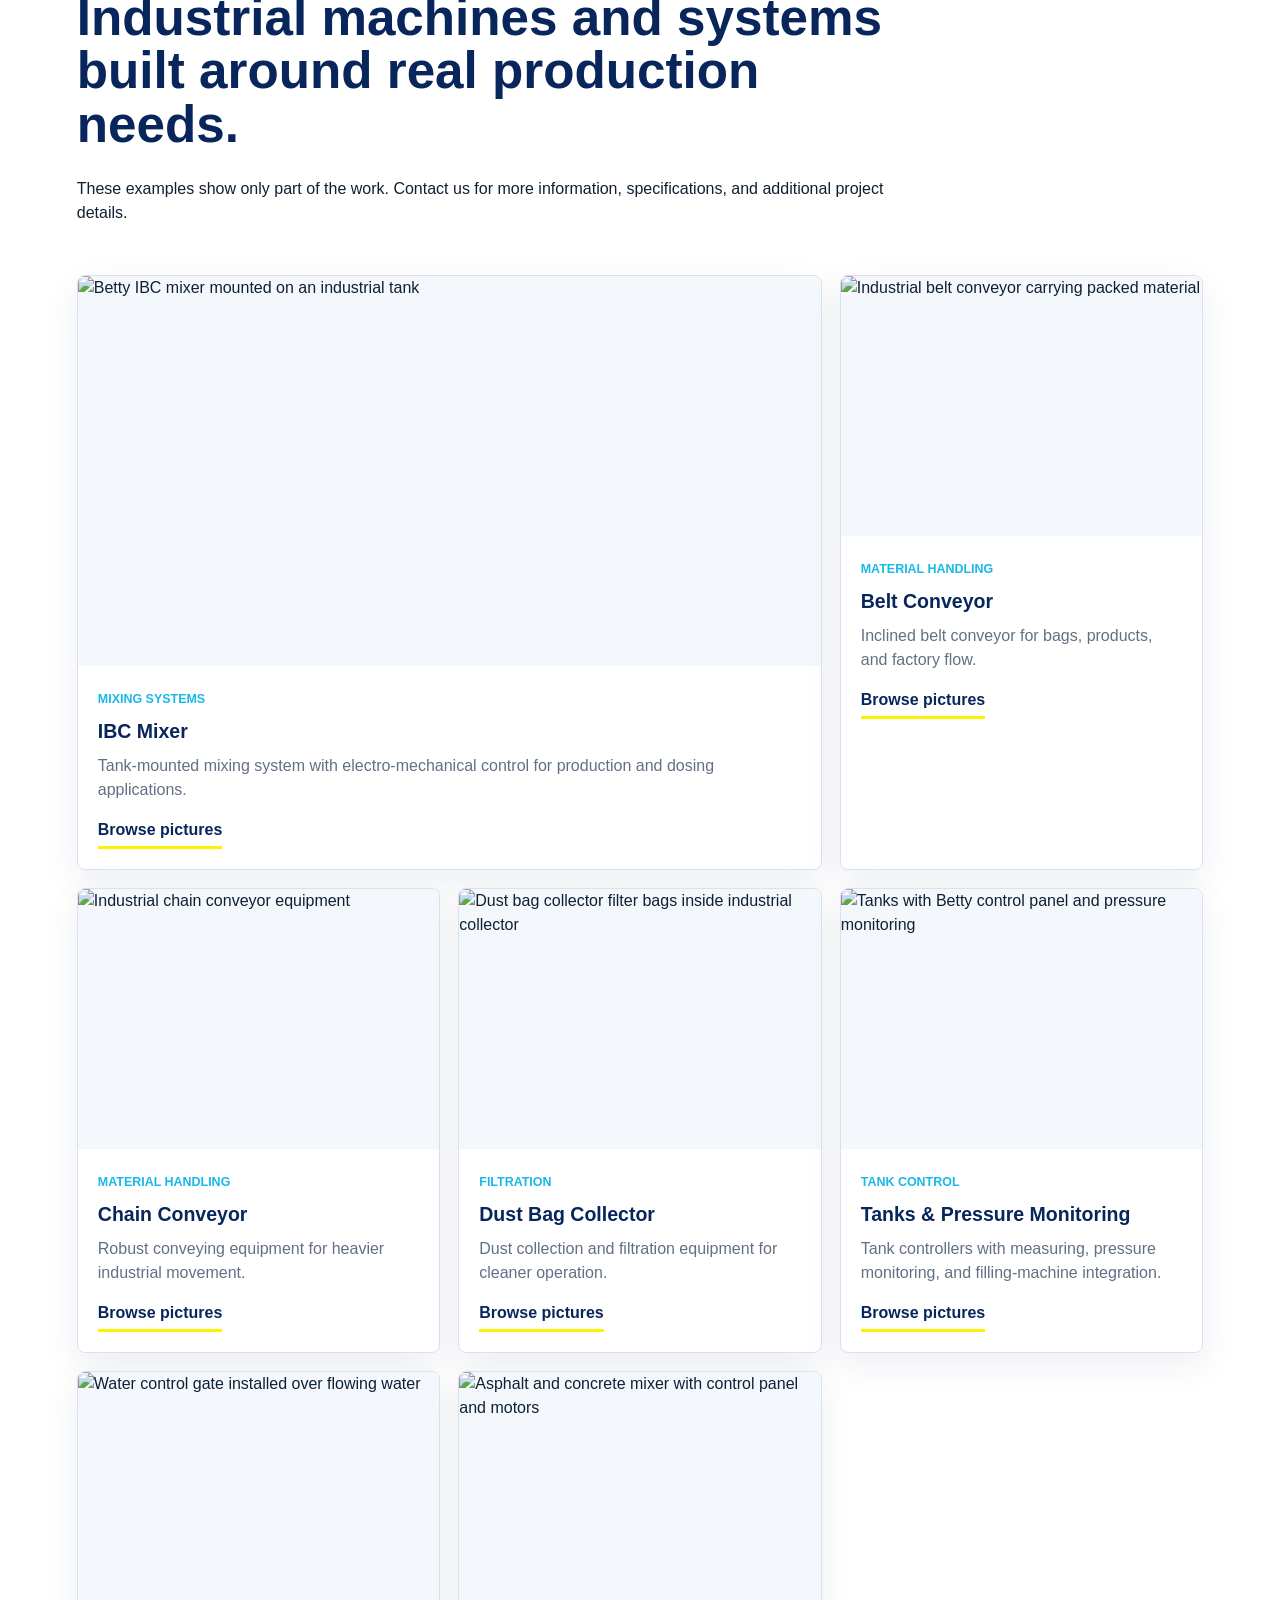
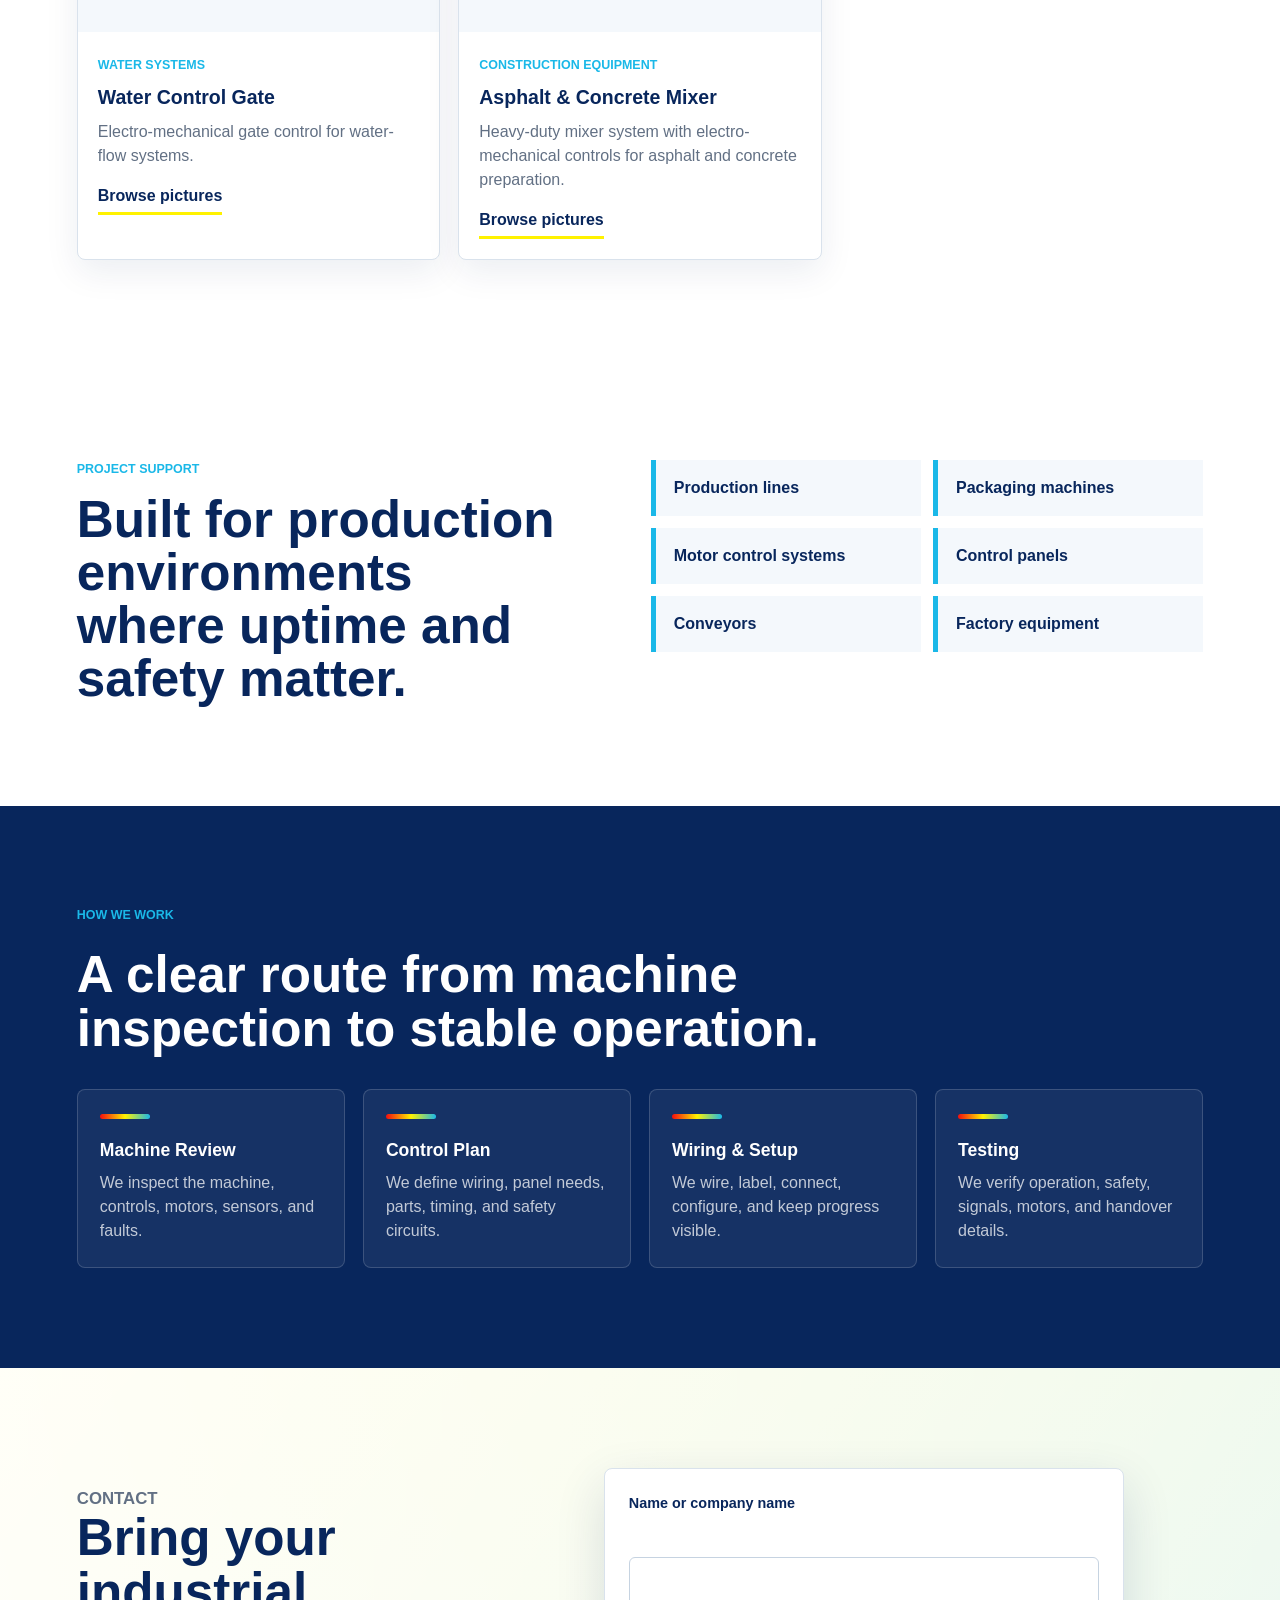
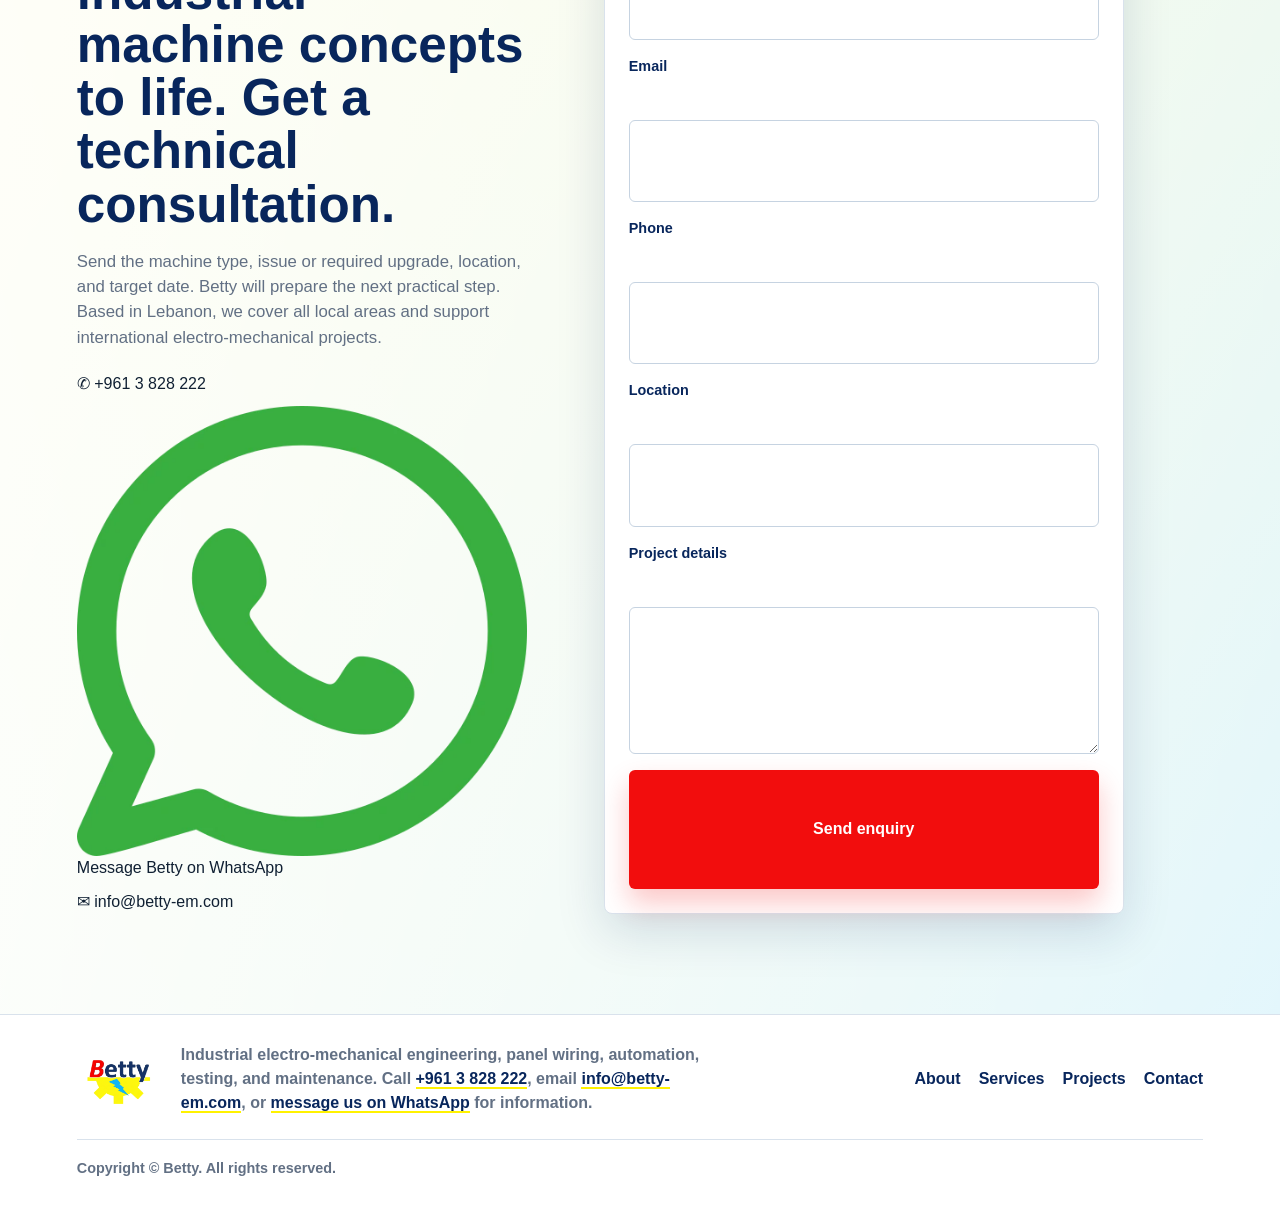
==== commit 295dccdf: "Add files via upload" ====
--- a/index.html
+++ b/index.html
@@ -4,6 +4,7 @@
     <meta charset="UTF-8" />
     <meta name="viewport" content="width=device-width, initial-scale=1.0" />
     <title>Betty</title>
+    <link rel="icon" href="betty_logo_transparent.webp" type="image/webp" />
     <meta
       name="description"
       content="Betty provides electro-mechanical engineering, control panels, automation, wiring, testing, and maintenance for industrial machines."
@@ -22,9 +23,12 @@
         <a href="#contact">Contact</a>
       </nav>
       <div class="header-contact">
-        <a href="tel:+9613828222">+961 3 828 222</a>
-        <a href="https://wa.me/9613828222">WhatsApp</a>
-        <a href="mailto:info@betty-em.com">info@betty-em.com</a>
+        <a href="tel:+9613828222"><span class="contact-icon">✆</span> +961 3 828 222</a>
+        <a href="https://wa.me/9613828222">
+          <img src="whatsapp.webp" alt="" aria-hidden="true" />
+          Message us on WhatsApp
+        </a>
+        <a href="mailto:info@betty-em.com"><span class="contact-icon">✉</span> info@betty-em.com</a>
       </div>
     </header>
 
@@ -337,9 +341,18 @@
             Thank you. Your message was sent successfully.
           </p>
           <div class="contact-links">
-            <a class="phone-link" href="tel:+9613828222">+961 3 828 222</a>
-            <a class="phone-link" href="https://wa.me/9613828222">WhatsApp +961 3 828 222</a>
-            <a class="phone-link" href="mailto:info@betty-em.com">info@betty-em.com</a>
+            <div class="contact-method">
+              <span class="contact-symbol">✆</span>
+              <a href="tel:+9613828222">+961 3 828 222</a>
+            </div>
+            <div class="contact-method">
+              <img src="whatsapp.webp" alt="" aria-hidden="true" />
+              <a href="https://wa.me/9613828222">Message Betty on WhatsApp</a>
+            </div>
+            <div class="contact-method">
+              <span class="contact-symbol">✉</span>
+              <a href="mailto:info@betty-em.com">info@betty-em.com</a>
+            </div>
           </div>
         </div>
         <form
@@ -385,8 +398,8 @@
           Industrial electro-mechanical engineering, panel wiring, automation,
           testing, and maintenance. Call
           <a href="tel:+9613828222">+961 3 828 222</a>, email
-          <a href="mailto:info@betty-em.com">info@betty-em.com</a>, or message
-          <a href="https://wa.me/9613828222">WhatsApp</a> for information.
+          <a href="mailto:info@betty-em.com">info@betty-em.com</a>, or
+          <a href="https://wa.me/9613828222">message us on WhatsApp</a> for information.
         </p>
       </div>
       <div class="footer-links">
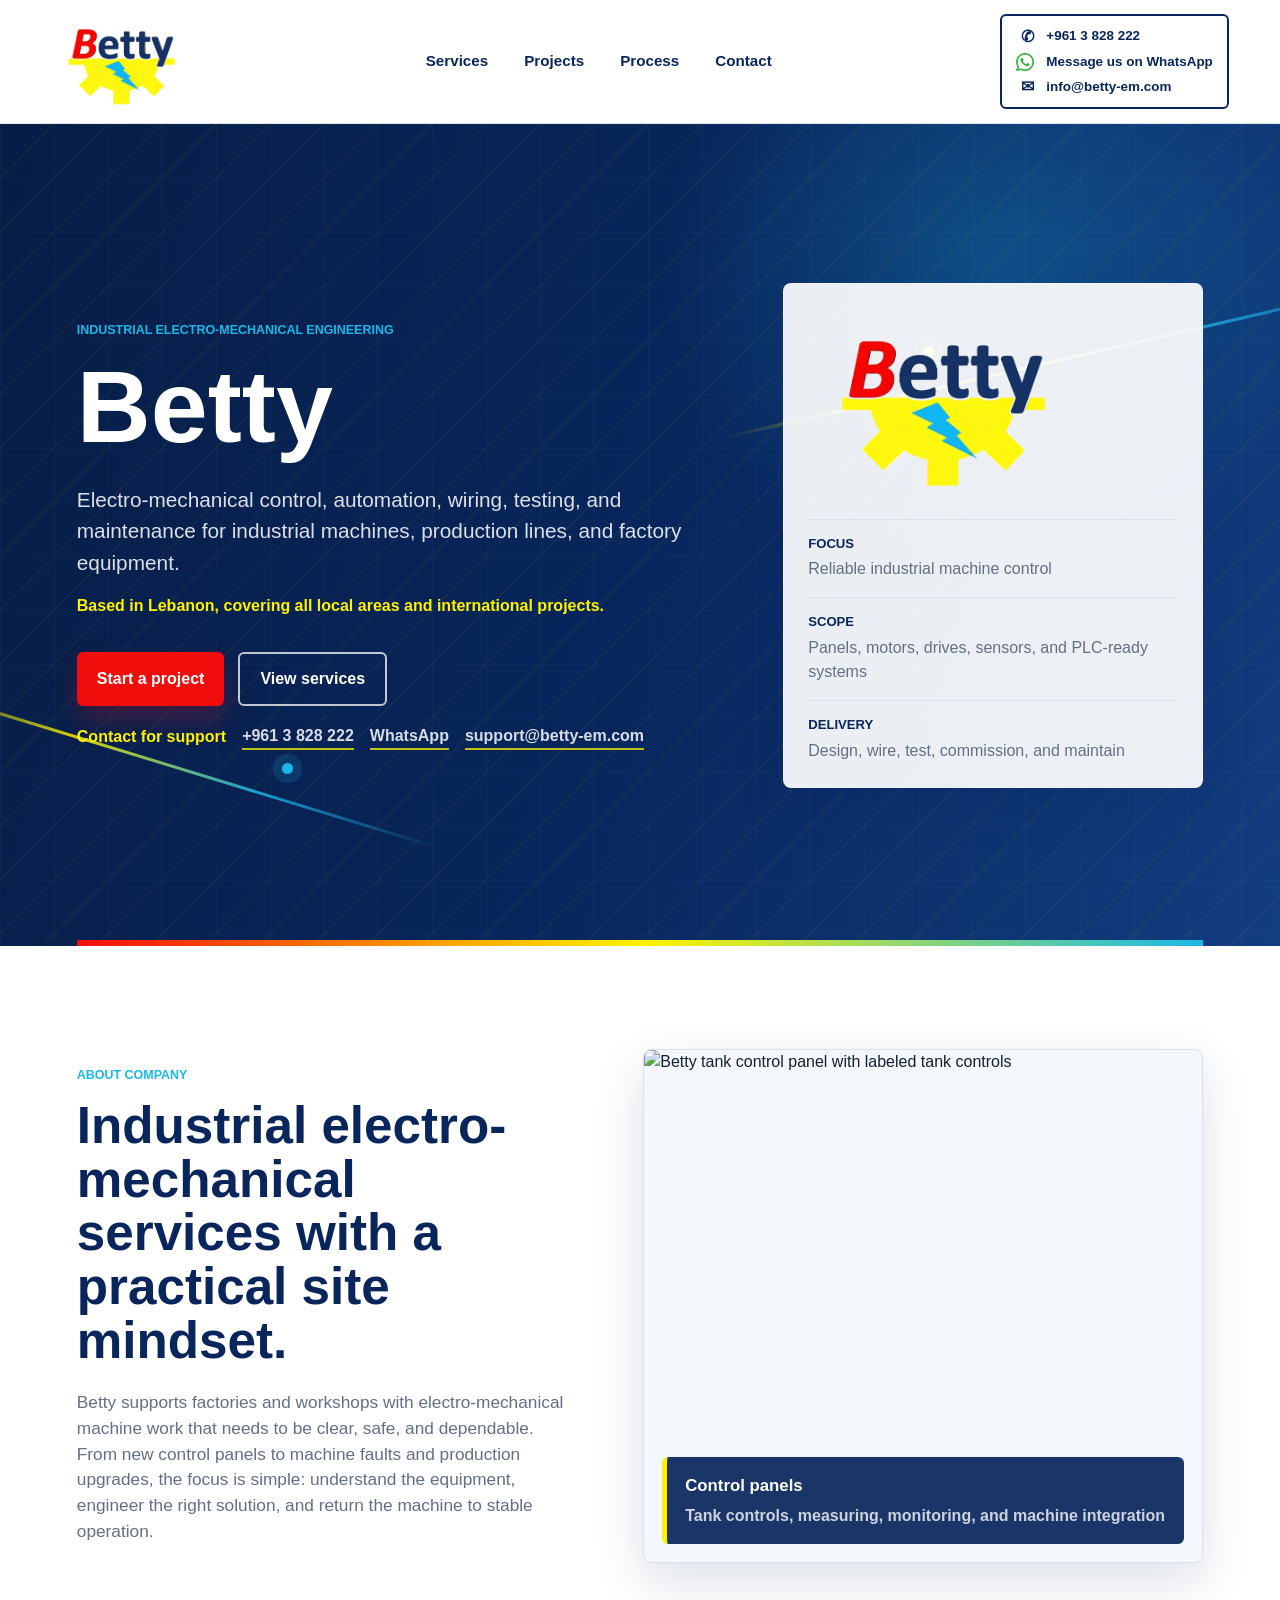
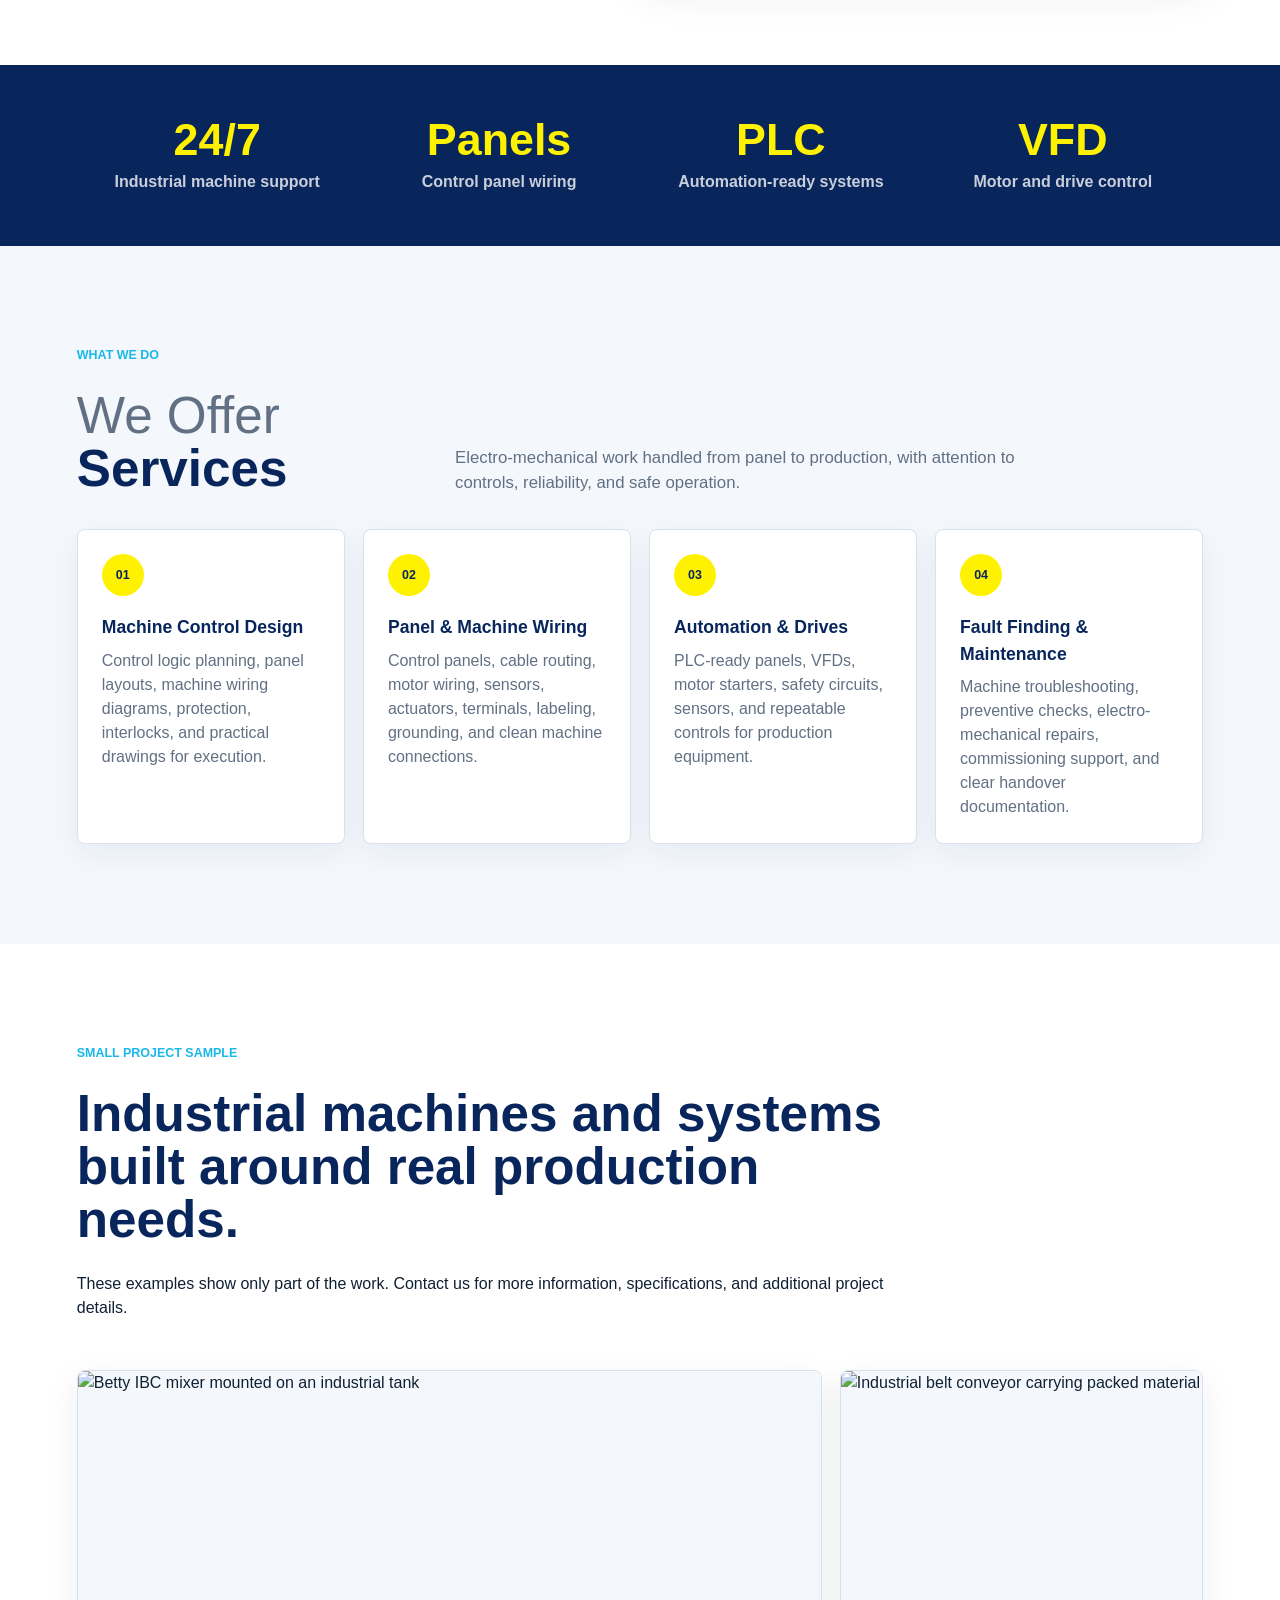
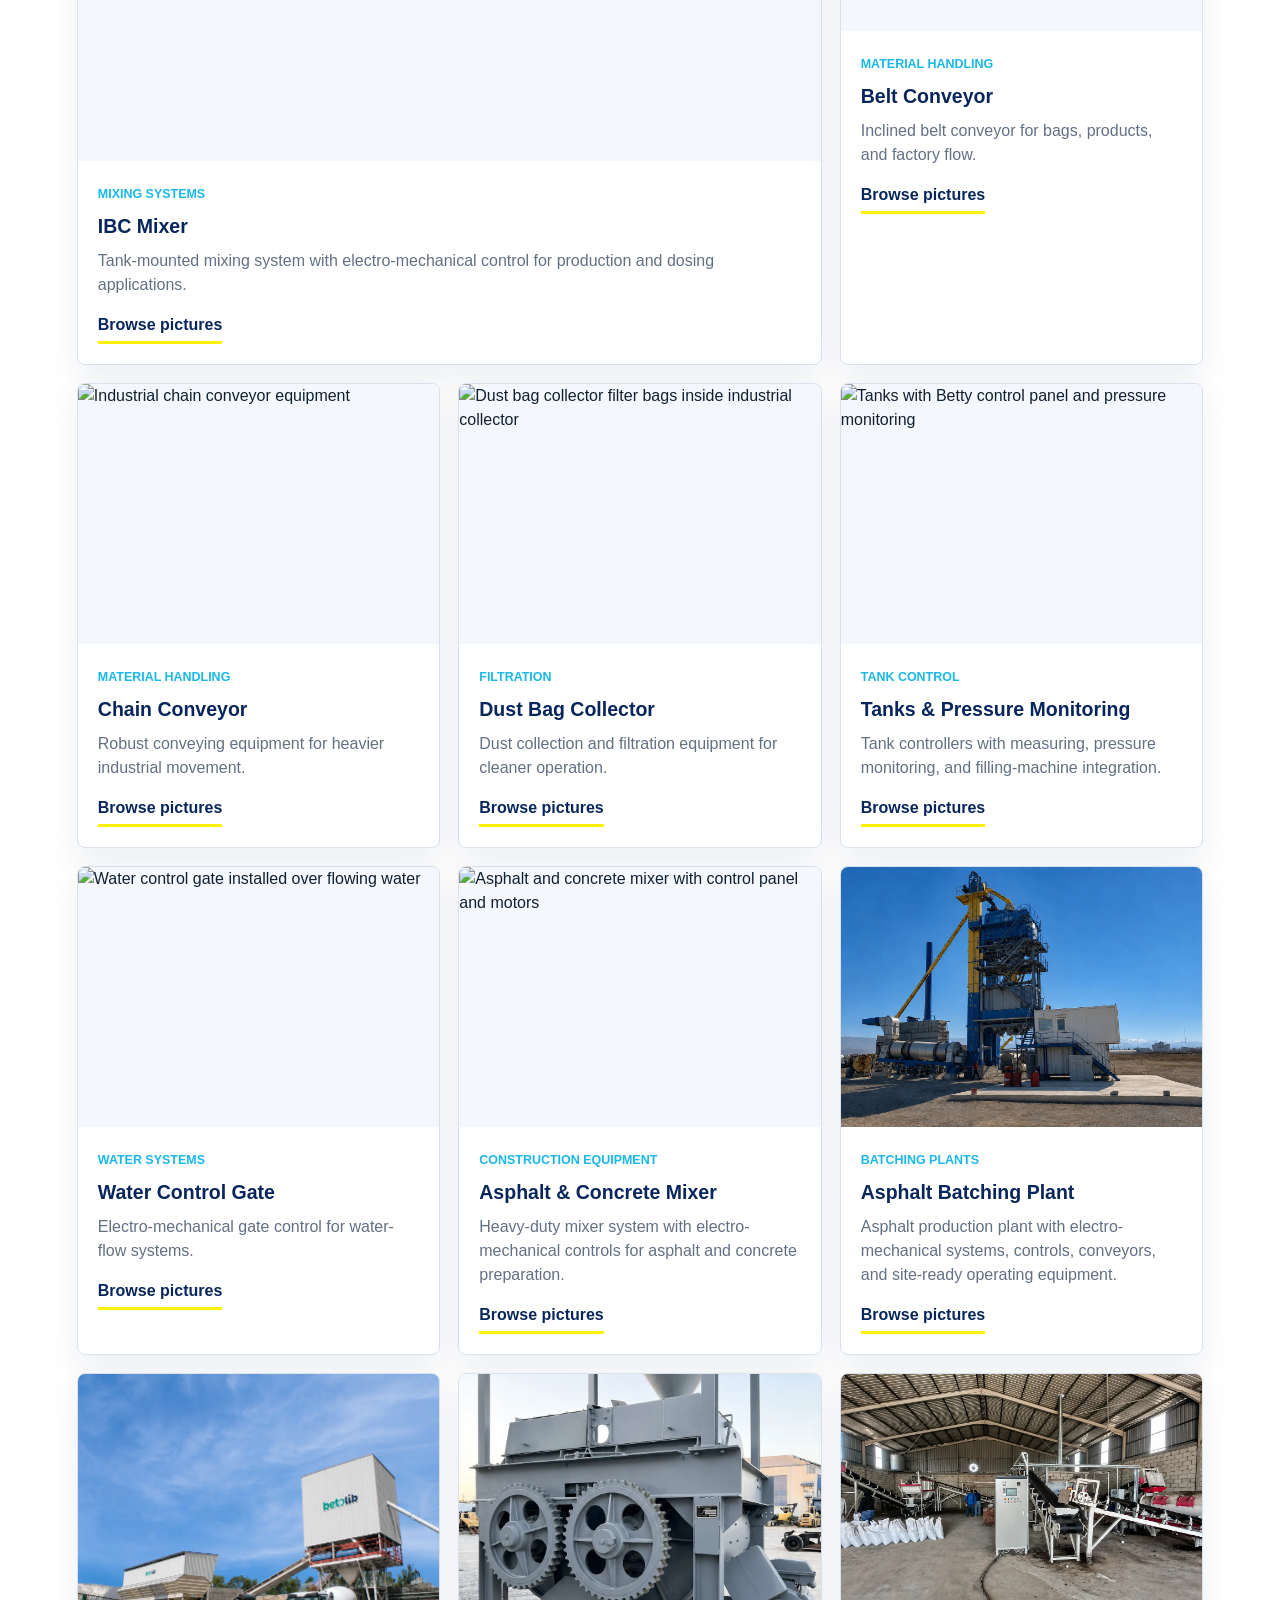
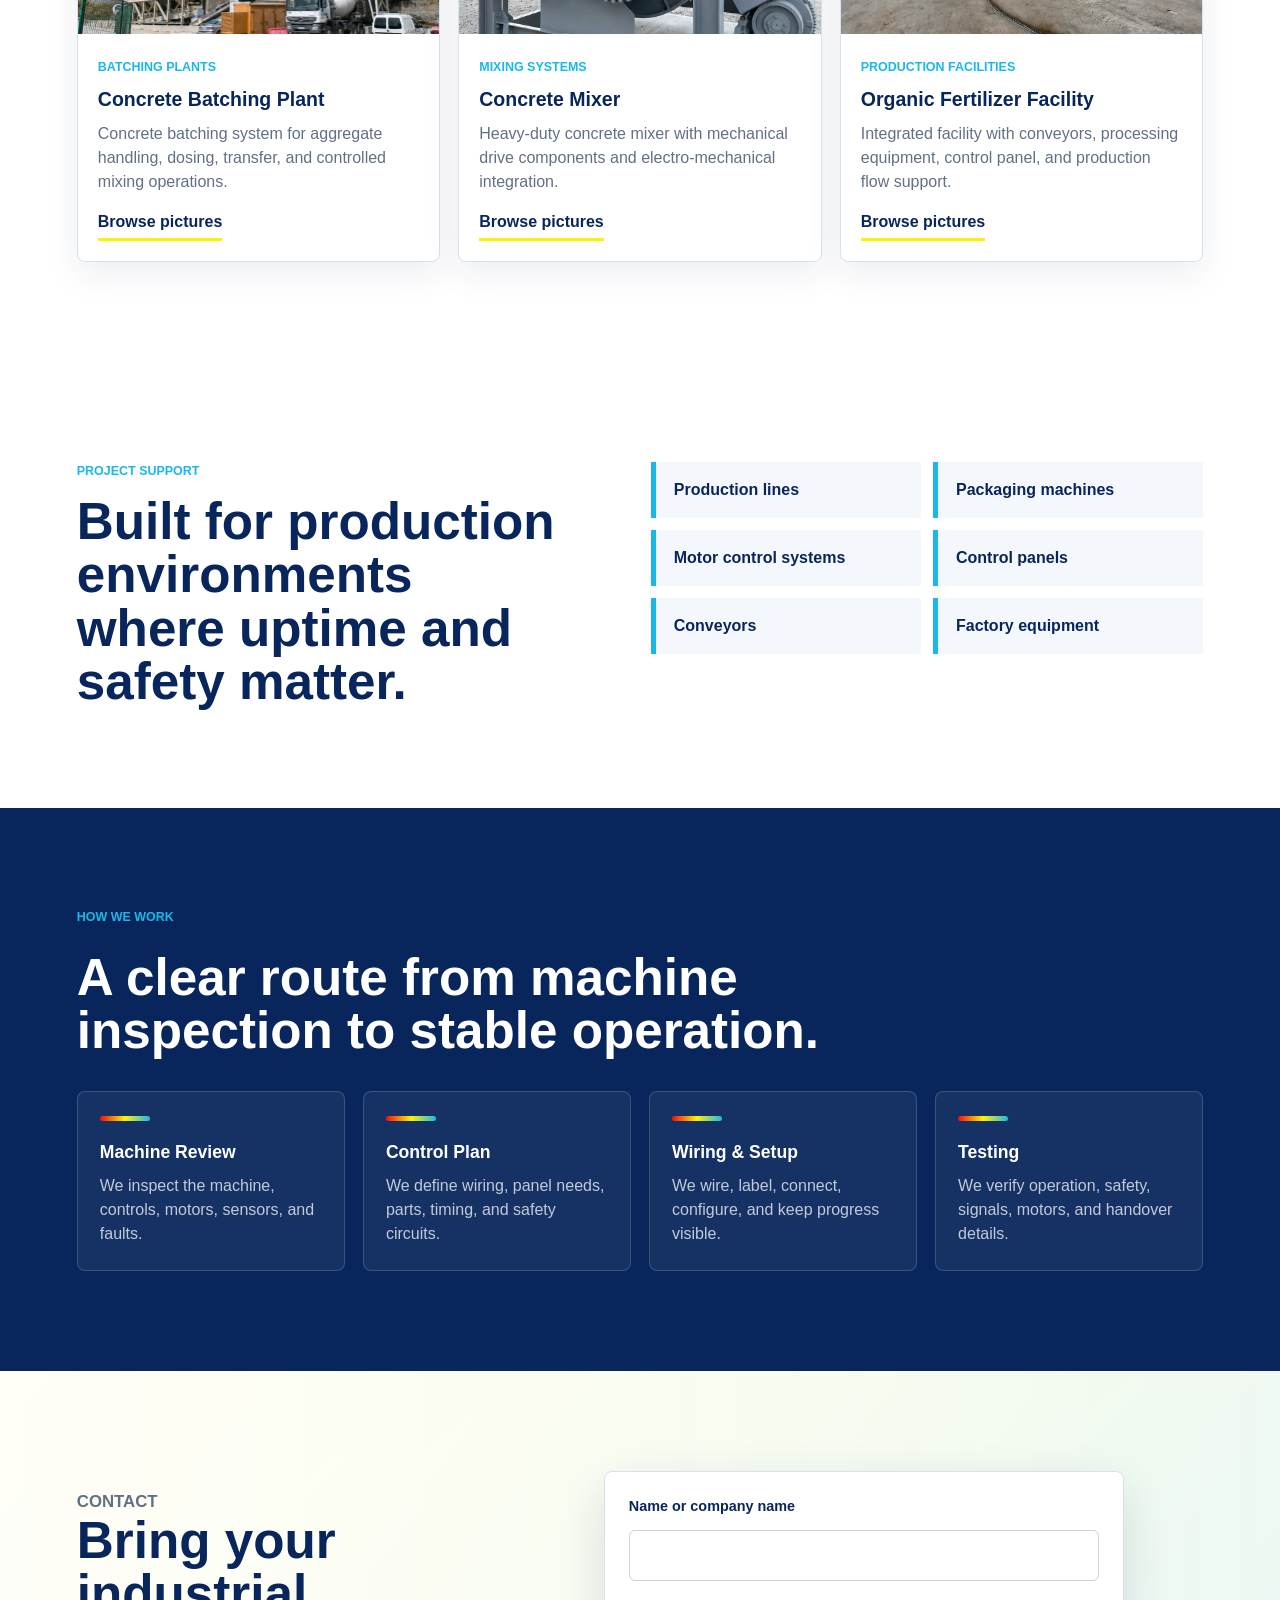
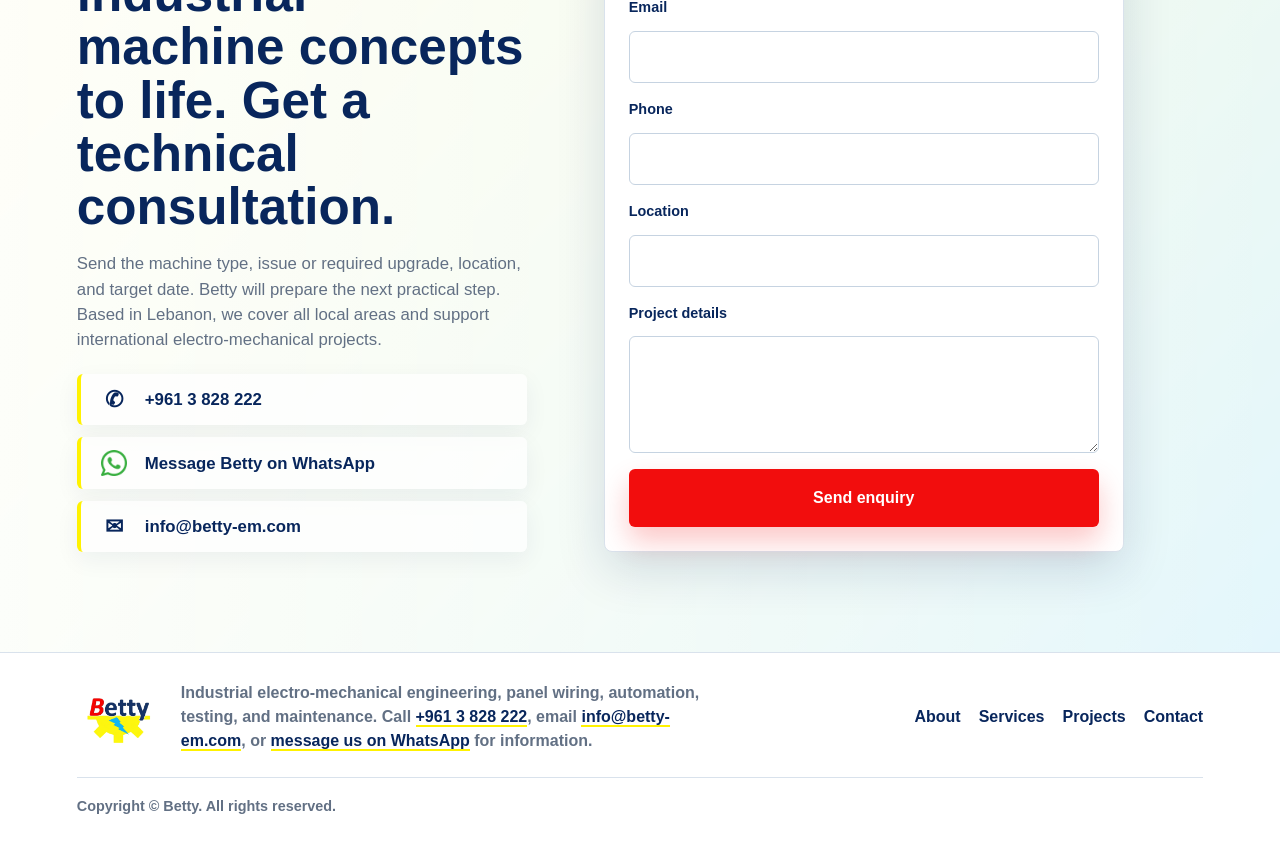
==== commit b922941d: "Add files via upload" ====
--- a/index.html
+++ b/index.html
@@ -276,6 +276,70 @@
               <p>
                 Heavy-duty mixer system with electro-mechanical controls for
                 asphalt and concrete preparation.
+              </p>
+              <button class="project-link" type="button">Browse pictures</button>
+            </div>
+          </article>
+          <article class="product-card" data-project="asphalt-batching-plant" tabindex="0">
+            <img
+              src="sample of products/Asphalt bactching plant/cover.webp"
+              alt="Asphalt batching plant installed on site"
+              loading="lazy"
+            />
+            <div>
+              <span>Batching plants</span>
+              <h3>Asphalt Batching Plant</h3>
+              <p>
+                Asphalt production plant with electro-mechanical systems,
+                controls, conveyors, and site-ready operating equipment.
+              </p>
+              <button class="project-link" type="button">Browse pictures</button>
+            </div>
+          </article>
+          <article class="product-card" data-project="concrete-batching-plant" tabindex="0">
+            <img
+              src="sample of products/concrete batching plant/cover.webp"
+              alt="Concrete batching plant with aggregate bins and mixer loading system"
+              loading="lazy"
+            />
+            <div>
+              <span>Batching plants</span>
+              <h3>Concrete Batching Plant</h3>
+              <p>
+                Concrete batching system for aggregate handling, dosing,
+                transfer, and controlled mixing operations.
+              </p>
+              <button class="project-link" type="button">Browse pictures</button>
+            </div>
+          </article>
+          <article class="product-card" data-project="concrete-mixer" tabindex="0">
+            <img
+              src="sample of products/concrete mixer/33a6ea02-14e9-4f11-9360-c1a042b1e417.webp"
+              alt="Industrial concrete mixer with gears and motor"
+              loading="lazy"
+            />
+            <div>
+              <span>Mixing systems</span>
+              <h3>Concrete Mixer</h3>
+              <p>
+                Heavy-duty concrete mixer with mechanical drive components and
+                electro-mechanical integration.
+              </p>
+              <button class="project-link" type="button">Browse pictures</button>
+            </div>
+          </article>
+          <article class="product-card" data-project="organic-fertilizer-facility" tabindex="0">
+            <img
+              src="sample of products/organic fertilizer facility/1a561b30-7773-4a75-baa4-d5b3183f7a22.webp"
+              alt="Organic fertilizer production facility with conveyors and control panel"
+              loading="lazy"
+            />
+            <div>
+              <span>Production facilities</span>
+              <h3>Organic Fertilizer Facility</h3>
+              <p>
+                Integrated facility with conveyors, processing equipment,
+                control panel, and production flow support.
               </p>
               <button class="project-link" type="button">Browse pictures</button>
             </div>
--- a/styles.css
+++ b/styles.css
@@ -79,17 +79,35 @@
 .header-contact {
   display: grid;
   justify-items: end;
-  gap: 4px;
+  gap: 5px;
   border: 2px solid var(--navy);
   border-radius: 6px;
-  padding: 9px 14px;
-  color: var(--navy);
-  font-size: 0.9rem;
-  font-weight: 800;
-}
-
-.header-contact a:last-child {
-  font-size: 0.78rem;
+  padding: 10px 14px;
+  color: var(--navy);
+  font-size: 0.84rem;
+  font-weight: 800;
+}
+
+.header-contact a {
+  display: grid;
+  grid-template-columns: 22px minmax(0, 1fr);
+  align-items: center;
+  gap: 8px;
+  width: 100%;
+  text-align: left;
+  white-space: nowrap;
+}
+
+.header-contact img {
+  width: 18px;
+  height: 18px;
+}
+
+.contact-icon {
+  color: var(--navy);
+  font-size: 1rem;
+  line-height: 1;
+  text-align: center;
 }
 
 .hero {
@@ -800,8 +818,9 @@
 .contact-links {
   display: grid;
   justify-items: start;
-  gap: 10px;
+  gap: 12px;
   margin-top: 22px;
+  width: min(100%, 520px);
 }
 
 .form-success {
@@ -822,15 +841,42 @@
   font-weight: 800;
 }
 
-.phone-link {
-  display: inline-flex;
-  border-bottom: 3px solid var(--yellow);
-  color: var(--navy);
-  font-size: 1.25rem;
-  font-weight: 800;
-}
-
-.phone-link:hover {
+.contact-method {
+  display: grid;
+  grid-template-columns: 34px minmax(0, 1fr);
+  align-items: center;
+  gap: 14px;
+  width: 100%;
+  border-left: 4px solid var(--yellow);
+  border-radius: 6px;
+  padding: 13px 16px;
+  background: rgba(255, 255, 255, 0.72);
+  box-shadow: 0 8px 24px rgba(8, 38, 92, 0.06);
+}
+
+.contact-symbol {
+  color: var(--navy);
+  font-size: 1.35rem;
+  font-weight: 800;
+  line-height: 1;
+  text-align: center;
+}
+
+.contact-method img {
+  width: 26px;
+  height: 26px;
+  justify-self: center;
+}
+
+.contact-method a {
+  min-width: 0;
+  color: var(--navy);
+  font-size: 1.05rem;
+  font-weight: 800;
+  overflow-wrap: anywhere;
+}
+
+.contact-method a:hover {
   color: var(--red);
 }
 
@@ -1071,11 +1117,12 @@
 
   .header-contact {
     padding: 9px 11px;
-    font-size: 0.78rem;
-  }
-
-  .header-contact a:last-child {
-    font-size: 0.68rem;
+    font-size: 0.74rem;
+  }
+
+  .header-contact a {
+    grid-template-columns: 18px minmax(0, 1fr);
+    gap: 6px;
   }
 
   .nav {
@@ -1143,6 +1190,11 @@
     padding: 18px;
   }
 
+  .contact-method {
+    grid-template-columns: 1fr;
+    gap: 4px;
+  }
+
   .project-thumbs {
     grid-template-columns: repeat(2, minmax(0, 1fr));
   }
